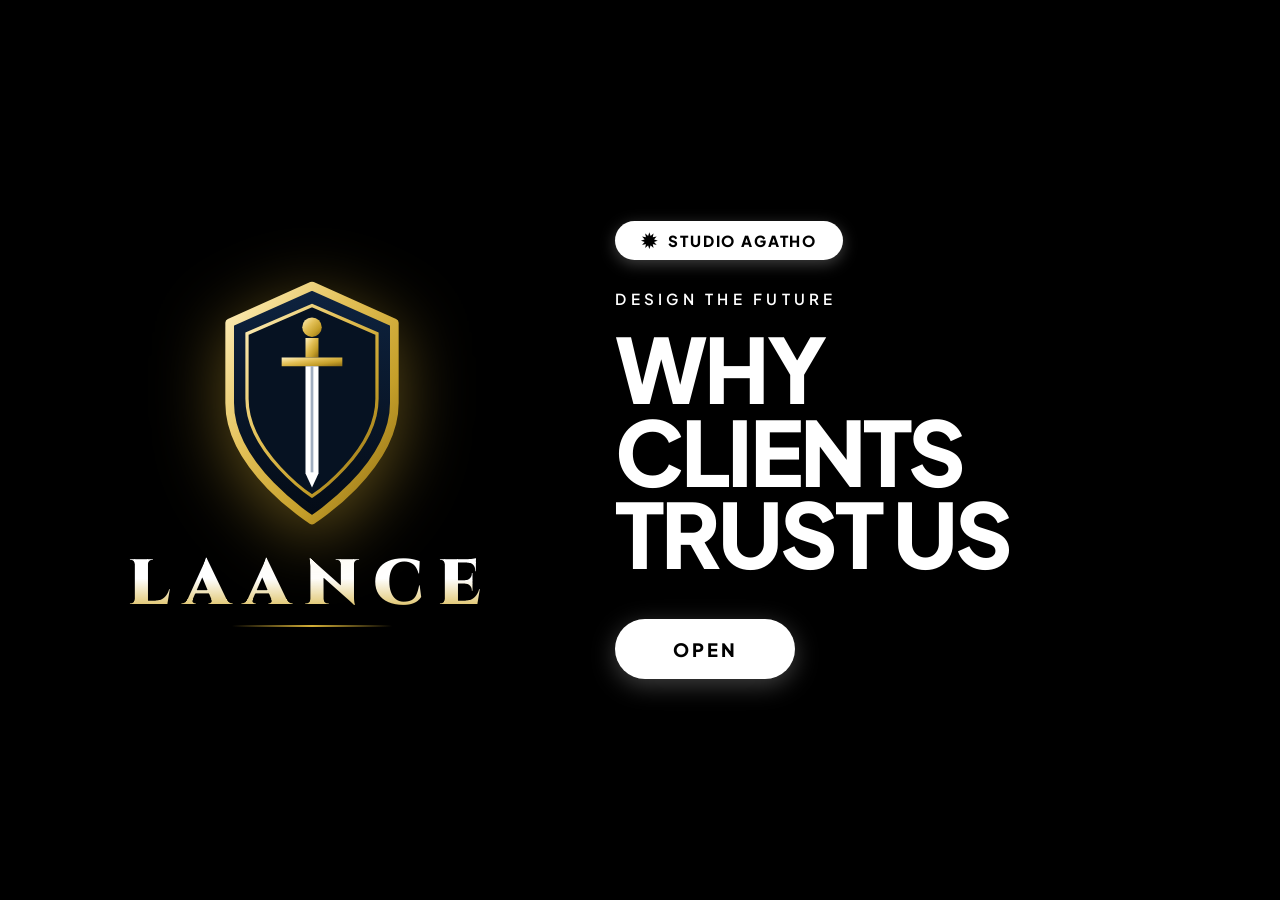
==== restaurant_ordering_system/index.html @ b2382600 "🚀 MYQO - Complete Restaurant Ordering System with Pusher Real-Time Integration - Restaurant ordering" ====
<!DOCTYPE html>
<html lang="en">
<head>
    <meta charset="UTF-8" />
    <meta name="viewport" content="width=device-width, initial-scale=1.0" />
    <title>LAANCE | Studio Agatho</title>
    <link rel="preconnect" href="https://fonts.googleapis.com">
    <link rel="preconnect" href="https://fonts.gstatic.com" crossorigin>
    <link href="https://fonts.googleapis.com/css2?family=Cinzel:wght@600;700;800;900&family=Plus+Jakarta+Sans:wght@500;600;700;800;900&display=swap" rel="stylesheet">
    <style>
        * {
            box-sizing: border-box;
            margin: 0;
            padding: 0;
        }

        html, body {
            background-color: #000000 !important;
            color: #ffffff !important;
            font-family: 'Plus Jakarta Sans', -apple-system, BlinkMacSystemFont, sans-serif;
            width: 100vw;
            height: 100vh;
            min-height: 100vh;
            overflow: hidden;
            display: flex;
            align-items: center;
            justify-content: center;
            -webkit-font-smoothing: antialiased;
        }

        .cover-screen-wrapper {
            max-width: 1200px;
            width: 100%;
            padding: 2rem 4rem;
            display: grid;
            grid-template-columns: 1fr 1.35fr;
            gap: 6rem;
            align-items: center;
        }

        /* Left Side: Shield + Sword + LAANCE */
        .brand-emblem-column {
            display: flex;
            flex-direction: column;
            align-items: center;
            justify-content: center;
            text-align: center;
        }

        .svg-crest {
            width: 230px;
            height: 260px;
            margin-bottom: 1.2rem;
            filter: drop-shadow(0 15px 35px rgba(212, 175, 55, 0.45));
        }

        .brand-name-title {
            font-family: 'Cinzel', serif;
            font-size: clamp(3.2rem, 5vw, 4.6rem);
            font-weight: 900;
            letter-spacing: 0.22em;
            color: #ffffff;
            background: linear-gradient(180deg, #ffffff 40%, #d4af37 100%);
            -webkit-background-clip: text;
            -webkit-text-fill-color: transparent;
            line-height: 1;
            margin-bottom: 0.5rem;
        }

        .whisker-gold-line {
            width: 160px;
            height: 2px;
            background: linear-gradient(90deg, transparent, #d4af37, transparent);
            margin: 0 auto;
        }

        /* Right Side: Studio Agatho & "Why Clients Trust Us" */
        .message-column {
            max-width: 600px;
        }

        .studio-pill {
            display: inline-flex;
            align-items: center;
            gap: 0.6rem;
            background: #ffffff !important;
            color: #000000 !important;
            padding: 0.45rem 1.6rem;
            border-radius: 9999px;
            font-size: 0.95rem;
            font-weight: 800;
            letter-spacing: 0.12em;
            margin-bottom: 1.8rem;
            box-shadow: 0 4px 15px rgba(255, 255, 255, 0.25);
        }

        .burst-symbol {
            font-size: 1.2rem;
            color: #000000;
        }

        .sub-tagline {
            font-size: 0.95rem;
            letter-spacing: 0.28em;
            text-transform: uppercase;
            color: #ffffff;
            font-weight: 600;
            margin-bottom: 1.2rem;
        }

        .giant-headline {
            font-size: clamp(3.6rem, 7vw, 6.2rem);
            font-weight: 900;
            line-height: 0.92;
            letter-spacing: -0.035em;
            color: #ffffff !important;
            text-transform: uppercase;
            margin-bottom: 2.8rem;
        }

        /* Clean White Pill Button "OPEN" */
        .btn-open-action {
            display: inline-flex;
            align-items: center;
            justify-content: center;
            background-color: #ffffff !important;
            color: #000000 !important;
            padding: 1.15rem 3.6rem;
            border-radius: 9999px;
            font-size: 1.15rem;
            font-weight: 800;
            letter-spacing: 0.16em;
            border: none;
            cursor: pointer;
            transition: all 0.3s cubic-bezier(0.16, 1, 0.3, 1);
            box-shadow: 0 6px 25px rgba(255, 255, 255, 0.25);
            text-decoration: none;
        }

        .btn-open-action:hover {
            background-color: #f0f0f5 !important;
            transform: translateY(-3px) scale(1.03);
            box-shadow: 0 10px 35px rgba(255, 255, 255, 0.45);
        }

        @media (max-width: 1024px) {
            .cover-screen-wrapper {
                grid-template-columns: 1fr;
                gap: 3rem;
                text-align: center;
            }
            .studio-pill {
                margin: 0 auto 1.5rem;
            }
            .giant-headline {
                font-size: 3.5rem;
            }
            .btn-open-action {
                margin: 0 auto;
            }
        }
    </style>
</head>
<body>

    <div class="cover-screen-wrapper">
        
        <!-- Left Side: LAANCE Gold Sword & Heraldic Shield -->
        <div class="brand-emblem-column">
            <svg viewBox="0 0 200 240" class="svg-crest">
                <defs>
                    <linearGradient id="goldSheen" x1="0%" y1="0%" x2="100%" y2="100%">
                        <stop offset="0%" stop-color="#fff0be" />
                        <stop offset="40%" stop-color="#e2bf55" />
                        <stop offset="70%" stop-color="#c59f2a" />
                        <stop offset="100%" stop-color="#8a6912" />
                    </linearGradient>
                    <linearGradient id="shieldNavy" x1="0%" y1="0%" x2="0%" y2="100%">
                        <stop offset="0%" stop-color="#0e2340" />
                        <stop offset="100%" stop-color="#040b15" />
                    </linearGradient>
                </defs>

                <!-- Outer Gold Shield Frame -->
                <path d="M100 12 L176 46 V120 C176 180 100 228 100 228 C100 228 24 180 24 120 V46 Z" 
                      fill="url(#shieldNavy)" stroke="url(#goldSheen)" stroke-width="8" stroke-linejoin="round"/>
                
                <!-- Inner Gold Contour Shield -->
                <path d="M100 30 L160 56 V116 C160 166 100 206 100 206 C100 206 40 166 40 116 V56 Z" 
                      fill="#061222" stroke="url(#goldSheen)" stroke-width="3"/>

                <!-- Sword Guard, Handle & Pommel -->
                <circle cx="100" cy="50" r="9" fill="url(#goldSheen)"/>
                <rect x="94" y="60" width="12" height="18" fill="url(#goldSheen)"/>
                <path d="M72 78 H128 V86 H72 Z" fill="url(#goldSheen)" rx="3"/>

                <!-- Sword Blade -->
                <path d="M94 86 H106 V185 L100 198 L94 185 Z" fill="#ffffff"/>
                <line x1="100" y1="86" x2="100" y2="184" stroke="#a0aec0" stroke-width="2.5"/>
            </svg>

            <h1 class="brand-name-title">LAANCE</h1>
            <div class="whisker-gold-line"></div>
        </div>

        <!-- Right Side: Studio Agatho & "Why Clients Trust Us" -->
        <div class="message-column">
            <div class="studio-pill">
                <span class="burst-symbol">✹</span>
                <span>STUDIO AGATHO</span>
            </div>

            <div class="sub-tagline">DESIGN THE FUTURE</div>

            <h2 class="giant-headline">
                WHY<br>
                CLIENTS<br>
                TRUST US
            </h2>

            <!-- Clicking OPEN navigates directly to the Second Page -->
            <a href="features.html" class="btn-open-action">
                OPEN
            </a>
        </div>

    </div>

</body>
</html>
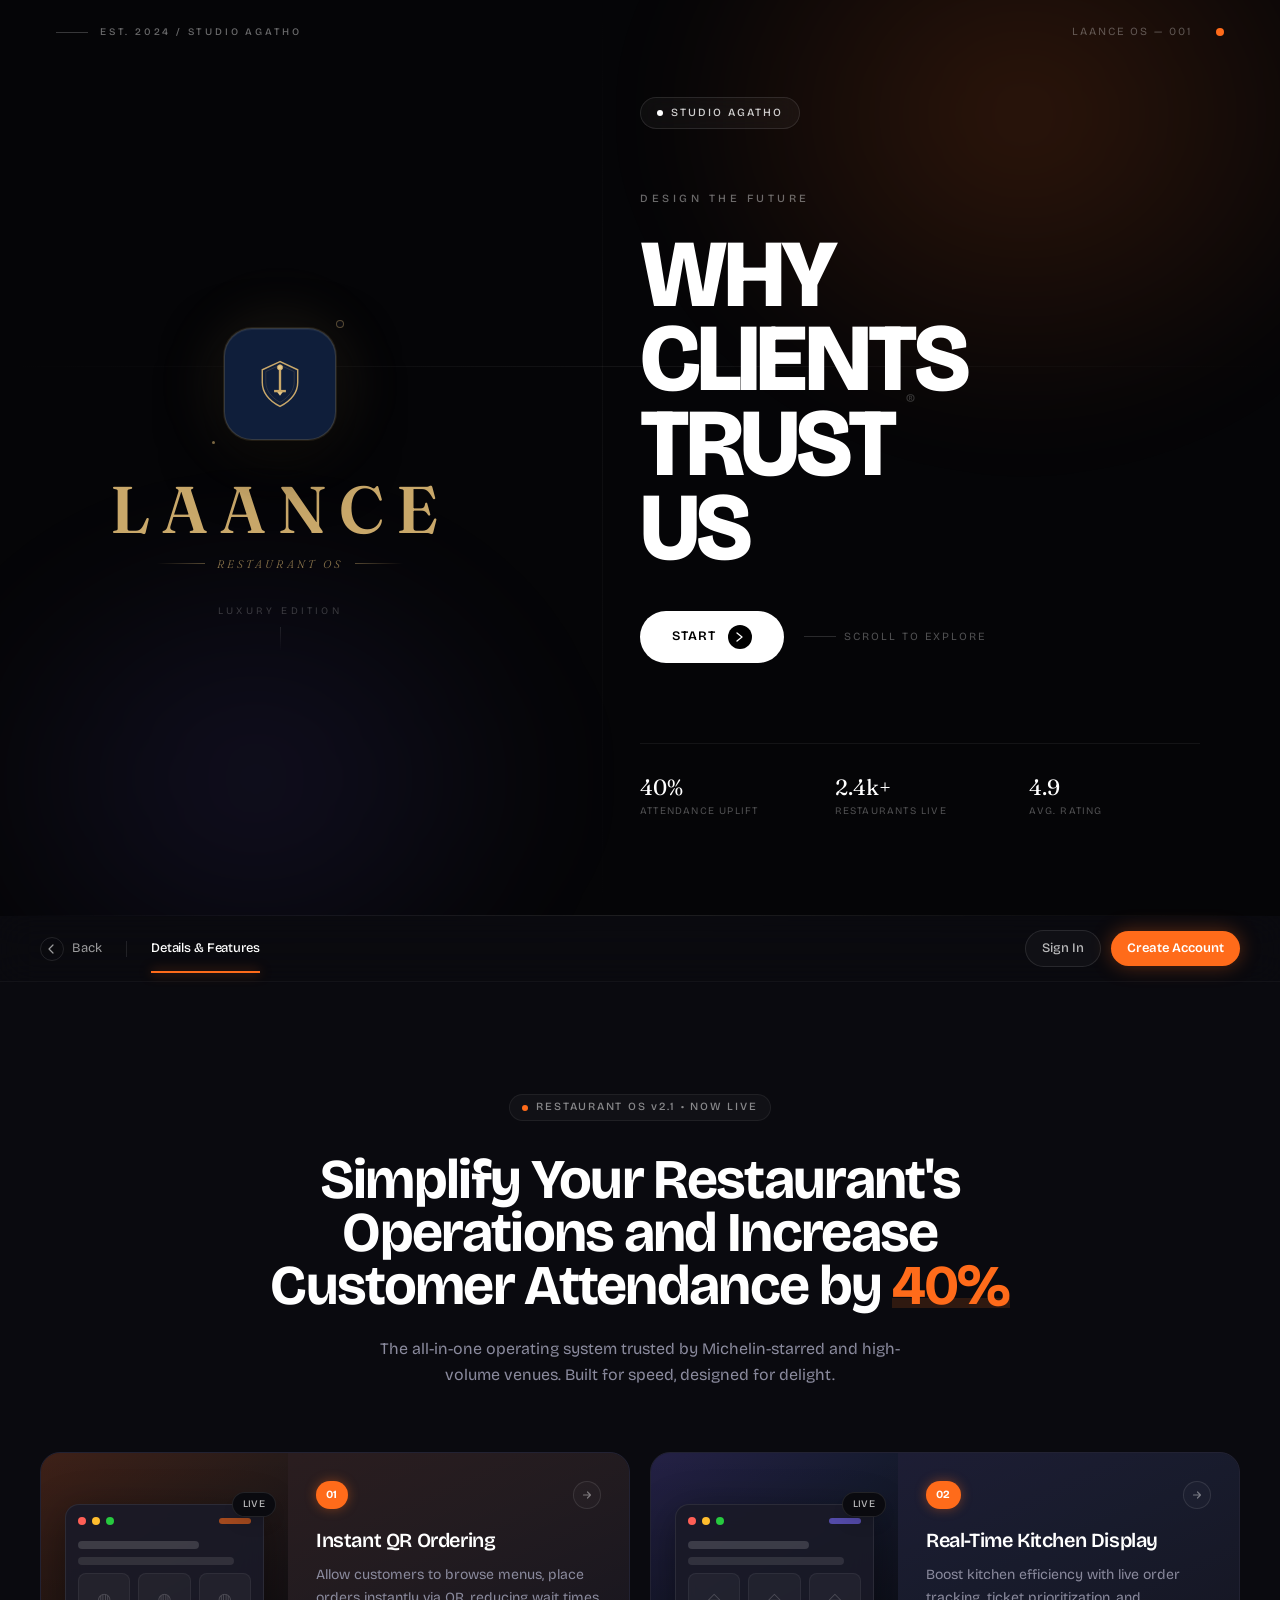
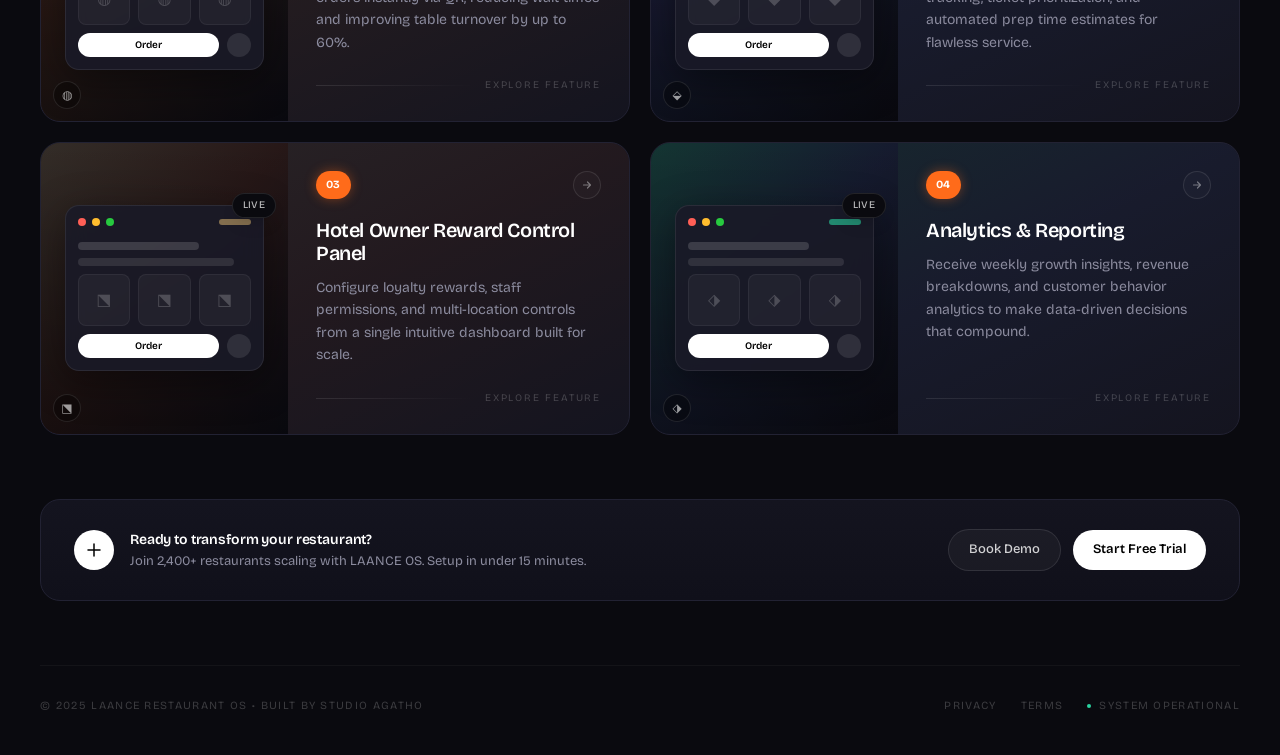
==== commit 05cd053e: "⚡ Connect live Render backend & updated portal branding" ====
--- a/restaurant_ordering_system/index.html
+++ b/restaurant_ordering_system/index.html
@@ -1,230 +1,2170 @@
 <!DOCTYPE html>
 <html lang="en">
 <head>
-    <meta charset="UTF-8" />
-    <meta name="viewport" content="width=device-width, initial-scale=1.0" />
-    <title>LAANCE | Studio Agatho</title>
-    <link rel="preconnect" href="https://fonts.googleapis.com">
-    <link rel="preconnect" href="https://fonts.gstatic.com" crossorigin>
-    <link href="https://fonts.googleapis.com/css2?family=Cinzel:wght@600;700;800;900&family=Plus+Jakarta+Sans:wght@500;600;700;800;900&display=swap" rel="stylesheet">
-    <style>
-        * {
-            box-sizing: border-box;
-            margin: 0;
-            padding: 0;
-        }
-
-        html, body {
-            background-color: #000000 !important;
-            color: #ffffff !important;
-            font-family: 'Plus Jakarta Sans', -apple-system, BlinkMacSystemFont, sans-serif;
-            width: 100vw;
-            height: 100vh;
-            min-height: 100vh;
-            overflow: hidden;
-            display: flex;
-            align-items: center;
-            justify-content: center;
-            -webkit-font-smoothing: antialiased;
-        }
-
-        .cover-screen-wrapper {
-            max-width: 1200px;
-            width: 100%;
-            padding: 2rem 4rem;
-            display: grid;
-            grid-template-columns: 1fr 1.35fr;
-            gap: 6rem;
-            align-items: center;
-        }
-
-        /* Left Side: Shield + Sword + LAANCE */
-        .brand-emblem-column {
-            display: flex;
-            flex-direction: column;
-            align-items: center;
-            justify-content: center;
-            text-align: center;
-        }
-
-        .svg-crest {
-            width: 230px;
-            height: 260px;
-            margin-bottom: 1.2rem;
-            filter: drop-shadow(0 15px 35px rgba(212, 175, 55, 0.45));
-        }
-
-        .brand-name-title {
-            font-family: 'Cinzel', serif;
-            font-size: clamp(3.2rem, 5vw, 4.6rem);
-            font-weight: 900;
-            letter-spacing: 0.22em;
-            color: #ffffff;
-            background: linear-gradient(180deg, #ffffff 40%, #d4af37 100%);
-            -webkit-background-clip: text;
-            -webkit-text-fill-color: transparent;
-            line-height: 1;
-            margin-bottom: 0.5rem;
-        }
-
-        .whisker-gold-line {
-            width: 160px;
-            height: 2px;
-            background: linear-gradient(90deg, transparent, #d4af37, transparent);
-            margin: 0 auto;
-        }
-
-        /* Right Side: Studio Agatho & "Why Clients Trust Us" */
-        .message-column {
-            max-width: 600px;
-        }
-
-        .studio-pill {
-            display: inline-flex;
-            align-items: center;
-            gap: 0.6rem;
-            background: #ffffff !important;
-            color: #000000 !important;
-            padding: 0.45rem 1.6rem;
-            border-radius: 9999px;
-            font-size: 0.95rem;
-            font-weight: 800;
-            letter-spacing: 0.12em;
-            margin-bottom: 1.8rem;
-            box-shadow: 0 4px 15px rgba(255, 255, 255, 0.25);
-        }
-
-        .burst-symbol {
-            font-size: 1.2rem;
-            color: #000000;
-        }
-
-        .sub-tagline {
-            font-size: 0.95rem;
-            letter-spacing: 0.28em;
-            text-transform: uppercase;
-            color: #ffffff;
-            font-weight: 600;
-            margin-bottom: 1.2rem;
-        }
-
-        .giant-headline {
-            font-size: clamp(3.6rem, 7vw, 6.2rem);
-            font-weight: 900;
-            line-height: 0.92;
-            letter-spacing: -0.035em;
-            color: #ffffff !important;
-            text-transform: uppercase;
-            margin-bottom: 2.8rem;
-        }
-
-        /* Clean White Pill Button "OPEN" */
-        .btn-open-action {
-            display: inline-flex;
-            align-items: center;
-            justify-content: center;
-            background-color: #ffffff !important;
-            color: #000000 !important;
-            padding: 1.15rem 3.6rem;
-            border-radius: 9999px;
-            font-size: 1.15rem;
-            font-weight: 800;
-            letter-spacing: 0.16em;
-            border: none;
-            cursor: pointer;
-            transition: all 0.3s cubic-bezier(0.16, 1, 0.3, 1);
-            box-shadow: 0 6px 25px rgba(255, 255, 255, 0.25);
-            text-decoration: none;
-        }
-
-        .btn-open-action:hover {
-            background-color: #f0f0f5 !important;
-            transform: translateY(-3px) scale(1.03);
-            box-shadow: 0 10px 35px rgba(255, 255, 255, 0.45);
-        }
-
-        @media (max-width: 1024px) {
-            .cover-screen-wrapper {
-                grid-template-columns: 1fr;
-                gap: 3rem;
-                text-align: center;
-            }
-            .studio-pill {
-                margin: 0 auto 1.5rem;
-            }
-            .giant-headline {
-                font-size: 3.5rem;
-            }
-            .btn-open-action {
-                margin: 0 auto;
-            }
-        }
-    </style>
+  <meta charset="UTF-8">
+  <meta name="viewport" content="width=device-width, initial-scale=1">
+  <title>LAANCE OS | Restaurant Operating System</title>
+  <style>@import url('https://fonts.googleapis.com/css2?family=Bricolage+Grotesque:opsz,wght@12..96,400;12..96,500;12..96,600;12..96,700;12..96,800&family=Fraunces:ital,opsz,wght@0,9..144,300;0,9..144,500;0,9..144,600;1,9..144,400&display=swap');
+
+*, ::before, ::after{
+  --tw-border-spacing-x: 0;
+  --tw-border-spacing-y: 0;
+  --tw-translate-x: 0;
+  --tw-translate-y: 0;
+  --tw-rotate: 0;
+  --tw-skew-x: 0;
+  --tw-skew-y: 0;
+  --tw-scale-x: 1;
+  --tw-scale-y: 1;
+  --tw-pan-x:  ;
+  --tw-pan-y:  ;
+  --tw-pinch-zoom:  ;
+  --tw-scroll-snap-strictness: proximity;
+  --tw-gradient-from-position:  ;
+  --tw-gradient-via-position:  ;
+  --tw-gradient-to-position:  ;
+  --tw-ordinal:  ;
+  --tw-slashed-zero:  ;
+  --tw-numeric-figure:  ;
+  --tw-numeric-spacing:  ;
+  --tw-numeric-fraction:  ;
+  --tw-ring-inset:  ;
+  --tw-ring-offset-width: 0px;
+  --tw-ring-offset-color: #fff;
+  --tw-ring-color: rgb(59 130 246 / 0.5);
+  --tw-ring-offset-shadow: 0 0 #0000;
+  --tw-ring-shadow: 0 0 #0000;
+  --tw-shadow: 0 0 #0000;
+  --tw-shadow-colored: 0 0 #0000;
+  --tw-blur:  ;
+  --tw-brightness:  ;
+  --tw-contrast:  ;
+  --tw-grayscale:  ;
+  --tw-hue-rotate:  ;
+  --tw-invert:  ;
+  --tw-saturate:  ;
+  --tw-sepia:  ;
+  --tw-drop-shadow:  ;
+  --tw-backdrop-blur:  ;
+  --tw-backdrop-brightness:  ;
+  --tw-backdrop-contrast:  ;
+  --tw-backdrop-grayscale:  ;
+  --tw-backdrop-hue-rotate:  ;
+  --tw-backdrop-invert:  ;
+  --tw-backdrop-opacity:  ;
+  --tw-backdrop-saturate:  ;
+  --tw-backdrop-sepia:  ;
+  --tw-contain-size:  ;
+  --tw-contain-layout:  ;
+  --tw-contain-paint:  ;
+  --tw-contain-style:  ;
+}
+
+::backdrop{
+  --tw-border-spacing-x: 0;
+  --tw-border-spacing-y: 0;
+  --tw-translate-x: 0;
+  --tw-translate-y: 0;
+  --tw-rotate: 0;
+  --tw-skew-x: 0;
+  --tw-skew-y: 0;
+  --tw-scale-x: 1;
+  --tw-scale-y: 1;
+  --tw-pan-x:  ;
+  --tw-pan-y:  ;
+  --tw-pinch-zoom:  ;
+  --tw-scroll-snap-strictness: proximity;
+  --tw-gradient-from-position:  ;
+  --tw-gradient-via-position:  ;
+  --tw-gradient-to-position:  ;
+  --tw-ordinal:  ;
+  --tw-slashed-zero:  ;
+  --tw-numeric-figure:  ;
+  --tw-numeric-spacing:  ;
+  --tw-numeric-fraction:  ;
+  --tw-ring-inset:  ;
+  --tw-ring-offset-width: 0px;
+  --tw-ring-offset-color: #fff;
+  --tw-ring-color: rgb(59 130 246 / 0.5);
+  --tw-ring-offset-shadow: 0 0 #0000;
+  --tw-ring-shadow: 0 0 #0000;
+  --tw-shadow: 0 0 #0000;
+  --tw-shadow-colored: 0 0 #0000;
+  --tw-blur:  ;
+  --tw-brightness:  ;
+  --tw-contrast:  ;
+  --tw-grayscale:  ;
+  --tw-hue-rotate:  ;
+  --tw-invert:  ;
+  --tw-saturate:  ;
+  --tw-sepia:  ;
+  --tw-drop-shadow:  ;
+  --tw-backdrop-blur:  ;
+  --tw-backdrop-brightness:  ;
+  --tw-backdrop-contrast:  ;
+  --tw-backdrop-grayscale:  ;
+  --tw-backdrop-hue-rotate:  ;
+  --tw-backdrop-invert:  ;
+  --tw-backdrop-opacity:  ;
+  --tw-backdrop-saturate:  ;
+  --tw-backdrop-sepia:  ;
+  --tw-contain-size:  ;
+  --tw-contain-layout:  ;
+  --tw-contain-paint:  ;
+  --tw-contain-style:  ;
+}
+
+/*
+! tailwindcss v3.4.18 | MIT License | https://tailwindcss.com
+*/
+
+/*
+1. Prevent padding and border from affecting element width. (https://github.com/mozdevs/cssremedy/issues/4)
+2. Allow adding a border to an element by just adding a border-width. (https://github.com/tailwindcss/tailwindcss/pull/116)
+*/
+
+*,
+::before,
+::after {
+  box-sizing: border-box;
+  /* 1 */
+  border-width: 0;
+  /* 2 */
+  border-style: solid;
+  /* 2 */
+  border-color: #e5e7eb;
+  /* 2 */
+}
+
+::before,
+::after {
+  --tw-content: '';
+}
+
+/*
+1. Use a consistent sensible line-height in all browsers.
+2. Prevent adjustments of font size after orientation changes in iOS.
+3. Use a more readable tab size.
+4. Use the user's configured `sans` font-family by default.
+5. Use the user's configured `sans` font-feature-settings by default.
+6. Use the user's configured `sans` font-variation-settings by default.
+7. Disable tap highlights on iOS
+*/
+
+html,
+:host {
+  line-height: 1.5;
+  /* 1 */
+  -webkit-text-size-adjust: 100%;
+  /* 2 */
+  -moz-tab-size: 4;
+  /* 3 */
+  -o-tab-size: 4;
+     tab-size: 4;
+  /* 3 */
+  font-family: ui-sans-serif, system-ui, sans-serif, "Apple Color Emoji", "Segoe UI Emoji", "Segoe UI Symbol", "Noto Color Emoji";
+  /* 4 */
+  font-feature-settings: normal;
+  /* 5 */
+  font-variation-settings: normal;
+  /* 6 */
+  -webkit-tap-highlight-color: transparent;
+  /* 7 */
+}
+
+/*
+1. Remove the margin in all browsers.
+2. Inherit line-height from `html` so users can set them as a class directly on the `html` element.
+*/
+
+body {
+  margin: 0;
+  /* 1 */
+  line-height: inherit;
+  /* 2 */
+}
+
+/*
+1. Add the correct height in Firefox.
+2. Correct the inheritance of border color in Firefox. (https://bugzilla.mozilla.org/show_bug.cgi?id=190655)
+3. Ensure horizontal rules are visible by default.
+*/
+
+hr {
+  height: 0;
+  /* 1 */
+  color: inherit;
+  /* 2 */
+  border-top-width: 1px;
+  /* 3 */
+}
+
+/*
+Add the correct text decoration in Chrome, Edge, and Safari.
+*/
+
+abbr:where([title]) {
+  -webkit-text-decoration: underline dotted;
+          text-decoration: underline dotted;
+}
+
+/*
+Remove the default font size and weight for headings.
+*/
+
+h1,
+h2,
+h3,
+h4,
+h5,
+h6 {
+  font-size: inherit;
+  font-weight: inherit;
+}
+
+/*
+Reset links to optimize for opt-in styling instead of opt-out.
+*/
+
+a {
+  color: inherit;
+  text-decoration: inherit;
+}
+
+/*
+Add the correct font weight in Edge and Safari.
+*/
+
+b,
+strong {
+  font-weight: bolder;
+}
+
+/*
+1. Use the user's configured `mono` font-family by default.
+2. Use the user's configured `mono` font-feature-settings by default.
+3. Use the user's configured `mono` font-variation-settings by default.
+4. Correct the odd `em` font sizing in all browsers.
+*/
+
+code,
+kbd,
+samp,
+pre {
+  font-family: ui-monospace, SFMono-Regular, Menlo, Monaco, Consolas, "Liberation Mono", "Courier New", monospace;
+  /* 1 */
+  font-feature-settings: normal;
+  /* 2 */
+  font-variation-settings: normal;
+  /* 3 */
+  font-size: 1em;
+  /* 4 */
+}
+
+/*
+Add the correct font size in all browsers.
+*/
+
+small {
+  font-size: 80%;
+}
+
+/*
+Prevent `sub` and `sup` elements from affecting the line height in all browsers.
+*/
+
+sub,
+sup {
+  font-size: 75%;
+  line-height: 0;
+  position: relative;
+  vertical-align: baseline;
+}
+
+sub {
+  bottom: -0.25em;
+}
+
+sup {
+  top: -0.5em;
+}
+
+/*
+1. Remove text indentation from table contents in Chrome and Safari. (https://bugs.chromium.org/p/chromium/issues/detail?id=999088, https://bugs.webkit.org/show_bug.cgi?id=201297)
+2. Correct table border color inheritance in all Chrome and Safari. (https://bugs.chromium.org/p/chromium/issues/detail?id=935729, https://bugs.webkit.org/show_bug.cgi?id=195016)
+3. Remove gaps between table borders by default.
+*/
+
+table {
+  text-indent: 0;
+  /* 1 */
+  border-color: inherit;
+  /* 2 */
+  border-collapse: collapse;
+  /* 3 */
+}
+
+/*
+1. Change the font styles in all browsers.
+2. Remove the margin in Firefox and Safari.
+3. Remove default padding in all browsers.
+*/
+
+button,
+input,
+optgroup,
+select,
+textarea {
+  font-family: inherit;
+  /* 1 */
+  font-feature-settings: inherit;
+  /* 1 */
+  font-variation-settings: inherit;
+  /* 1 */
+  font-size: 100%;
+  /* 1 */
+  font-weight: inherit;
+  /* 1 */
+  line-height: inherit;
+  /* 1 */
+  letter-spacing: inherit;
+  /* 1 */
+  color: inherit;
+  /* 1 */
+  margin: 0;
+  /* 2 */
+  padding: 0;
+  /* 3 */
+}
+
+/*
+Remove the inheritance of text transform in Edge and Firefox.
+*/
+
+button,
+select {
+  text-transform: none;
+}
+
+/*
+1. Correct the inability to style clickable types in iOS and Safari.
+2. Remove default button styles.
+*/
+
+button,
+input:where([type='button']),
+input:where([type='reset']),
+input:where([type='submit']) {
+  -webkit-appearance: button;
+  /* 1 */
+  background-color: transparent;
+  /* 2 */
+  background-image: none;
+  /* 2 */
+}
+
+/*
+Use the modern Firefox focus style for all focusable elements.
+*/
+
+:-moz-focusring {
+  outline: auto;
+}
+
+/*
+Remove the additional `:invalid` styles in Firefox. (https://github.com/mozilla/gecko-dev/blob/2f9eacd9d3d995c937b4251a5557d95d494c9be1/layout/style/res/forms.css#L728-L737)
+*/
+
+:-moz-ui-invalid {
+  box-shadow: none;
+}
+
+/*
+Add the correct vertical alignment in Chrome and Firefox.
+*/
+
+progress {
+  vertical-align: baseline;
+}
+
+/*
+Correct the cursor style of increment and decrement buttons in Safari.
+*/
+
+::-webkit-inner-spin-button,
+::-webkit-outer-spin-button {
+  height: auto;
+}
+
+/*
+1. Correct the odd appearance in Chrome and Safari.
+2. Correct the outline style in Safari.
+*/
+
+[type='search'] {
+  -webkit-appearance: textfield;
+  /* 1 */
+  outline-offset: -2px;
+  /* 2 */
+}
+
+/*
+Remove the inner padding in Chrome and Safari on macOS.
+*/
+
+::-webkit-search-decoration {
+  -webkit-appearance: none;
+}
+
+/*
+1. Correct the inability to style clickable types in iOS and Safari.
+2. Change font properties to `inherit` in Safari.
+*/
+
+::-webkit-file-upload-button {
+  -webkit-appearance: button;
+  /* 1 */
+  font: inherit;
+  /* 2 */
+}
+
+/*
+Add the correct display in Chrome and Safari.
+*/
+
+summary {
+  display: list-item;
+}
+
+/*
+Removes the default spacing and border for appropriate elements.
+*/
+
+blockquote,
+dl,
+dd,
+h1,
+h2,
+h3,
+h4,
+h5,
+h6,
+hr,
+figure,
+p,
+pre {
+  margin: 0;
+}
+
+fieldset {
+  margin: 0;
+  padding: 0;
+}
+
+legend {
+  padding: 0;
+}
+
+ol,
+ul,
+menu {
+  list-style: none;
+  margin: 0;
+  padding: 0;
+}
+
+/*
+Reset default styling for dialogs.
+*/
+
+dialog {
+  padding: 0;
+}
+
+/*
+Prevent resizing textareas horizontally by default.
+*/
+
+textarea {
+  resize: vertical;
+}
+
+/*
+1. Reset the default placeholder opacity in Firefox. (https://github.com/tailwindlabs/tailwindcss/issues/3300)
+2. Set the default placeholder color to the user's configured gray 400 color.
+*/
+
+input::-moz-placeholder, textarea::-moz-placeholder {
+  opacity: 1;
+  /* 1 */
+  color: #9ca3af;
+  /* 2 */
+}
+
+input::placeholder,
+textarea::placeholder {
+  opacity: 1;
+  /* 1 */
+  color: #9ca3af;
+  /* 2 */
+}
+
+/*
+Set the default cursor for buttons.
+*/
+
+button,
+[role="button"] {
+  cursor: pointer;
+}
+
+/*
+Make sure disabled buttons don't get the pointer cursor.
+*/
+
+:disabled {
+  cursor: default;
+}
+
+/*
+1. Make replaced elements `display: block` by default. (https://github.com/mozdevs/cssremedy/issues/14)
+2. Add `vertical-align: middle` to align replaced elements more sensibly by default. (https://github.com/jensimmons/cssremedy/issues/14#issuecomment-634934210)
+   This can trigger a poorly considered lint error in some tools but is included by design.
+*/
+
+img,
+svg,
+video,
+canvas,
+audio,
+iframe,
+embed,
+object {
+  display: block;
+  /* 1 */
+  vertical-align: middle;
+  /* 2 */
+}
+
+/*
+Constrain images and videos to the parent width and preserve their intrinsic aspect ratio. (https://github.com/mozdevs/cssremedy/issues/14)
+*/
+
+img,
+video {
+  max-width: 100%;
+  height: auto;
+}
+
+/* Make elements with the HTML hidden attribute stay hidden by default */
+
+[hidden]:where(:not([hidden="until-found"])) {
+  display: none;
+}
+
+.pointer-events-none{
+  pointer-events: none;
+}
+
+.fixed{
+  position: fixed;
+}
+
+.absolute{
+  position: absolute;
+}
+
+.relative{
+  position: relative;
+}
+
+.sticky{
+  position: sticky;
+}
+
+.-inset-10{
+  inset: -2.5rem;
+}
+
+.-inset-3{
+  inset: -0.75rem;
+}
+
+.inset-0{
+  inset: 0px;
+}
+
+.-bottom-1{
+  bottom: -0.25rem;
+}
+
+.-bottom-\[15px\]{
+  bottom: -15px;
+}
+
+.-bottom-\[20\%\]{
+  bottom: -20%;
+}
+
+.-left-3{
+  left: -0.75rem;
+}
+
+.-left-\[10\%\]{
+  left: -10%;
+}
+
+.-right-2{
+  right: -0.5rem;
+}
+
+.-right-3{
+  right: -0.75rem;
+}
+
+.-right-6{
+  right: -1.5rem;
+}
+
+.-right-\[15\%\]{
+  right: -15%;
+}
+
+.-top-2{
+  top: -0.5rem;
+}
+
+.-top-3{
+  top: -0.75rem;
+}
+
+.-top-\[30\%\]{
+  top: -30%;
+}
+
+.bottom-1{
+  bottom: 0.25rem;
+}
+
+.bottom-3{
+  bottom: 0.75rem;
+}
+
+.left-0{
+  left: 0px;
+}
+
+.left-1\/2{
+  left: 50%;
+}
+
+.left-3{
+  left: 0.75rem;
+}
+
+.left-\[47\%\]{
+  left: 47%;
+}
+
+.top-0{
+  top: 0px;
+}
+
+.top-\[40\%\]{
+  top: 40%;
+}
+
+.isolation-auto{
+  isolation: auto;
+}
+
+.-z-0{
+  z-index: 0;
+}
+
+.-z-10{
+  z-index: -10;
+}
+
+.z-0{
+  z-index: 0;
+}
+
+.z-10{
+  z-index: 10;
+}
+
+.z-20{
+  z-index: 20;
+}
+
+.mx-auto{
+  margin-left: auto;
+  margin-right: auto;
+}
+
+.mt-0\.5{
+  margin-top: 0.125rem;
+}
+
+.mt-1\.5{
+  margin-top: 0.375rem;
+}
+
+.mt-10{
+  margin-top: 2.5rem;
+}
+
+.mt-12{
+  margin-top: 3rem;
+}
+
+.mt-16{
+  margin-top: 4rem;
+}
+
+.mt-3{
+  margin-top: 0.75rem;
+}
+
+.mt-4{
+  margin-top: 1rem;
+}
+
+.mt-5{
+  margin-top: 1.25rem;
+}
+
+.mt-6{
+  margin-top: 1.5rem;
+}
+
+.mt-8{
+  margin-top: 2rem;
+}
+
+.inline-block{
+  display: inline-block;
+}
+
+.flex{
+  display: flex;
+}
+
+.inline-flex{
+  display: inline-flex;
+}
+
+.table{
+  display: table;
+}
+
+.grid{
+  display: grid;
+}
+
+.hidden{
+  display: none;
+}
+
+.aspect-square{
+  aspect-ratio: 1 / 1;
+}
+
+.h-1{
+  height: 0.25rem;
+}
+
+.h-1\.5{
+  height: 0.375rem;
+}
+
+.h-10{
+  height: 2.5rem;
+}
+
+.h-2{
+  height: 0.5rem;
+}
+
+.h-4{
+  height: 1rem;
+}
+
+.h-6{
+  height: 1.5rem;
+}
+
+.h-7{
+  height: 1.75rem;
+}
+
+.h-\[10px\]{
+  height: 10px;
+}
+
+.h-\[1px\]{
+  height: 1px;
+}
+
+.h-\[2px\]{
+  height: 2px;
+}
+
+.h-\[3px\]{
+  height: 3px;
+}
+
+.h-\[70\%\]{
+  height: 70%;
+}
+
+.h-\[85\%\]{
+  height: 85%;
+}
+
+.h-\[92px\]{
+  height: 92px;
+}
+
+.h-full{
+  height: 100%;
+}
+
+.h-px{
+  height: 1px;
+}
+
+.min-h-\[100vh\]{
+  min-height: 100vh;
+}
+
+.min-h-\[200px\]{
+  min-height: 200px;
+}
+
+.min-h-screen{
+  min-height: 100vh;
+}
+
+.w-1{
+  width: 0.25rem;
+}
+
+.w-1\.5{
+  width: 0.375rem;
+}
+
+.w-10{
+  width: 2.5rem;
+}
+
+.w-12{
+  width: 3rem;
+}
+
+.w-2{
+  width: 0.5rem;
+}
+
+.w-6{
+  width: 1.5rem;
+}
+
+.w-7{
+  width: 1.75rem;
+}
+
+.w-8{
+  width: 2rem;
+}
+
+.w-\[1px\]{
+  width: 1px;
+}
+
+.w-\[3px\]{
+  width: 3px;
+}
+
+.w-\[60\%\]{
+  width: 60%;
+}
+
+.w-\[70\%\]{
+  width: 70%;
+}
+
+.w-\[90\%\]{
+  width: 90%;
+}
+
+.w-\[92px\]{
+  width: 92px;
+}
+
+.w-full{
+  width: 100%;
+}
+
+.w-px{
+  width: 1px;
+}
+
+.min-w-7{
+  min-width: 1.75rem;
+}
+
+.max-w-\[1280px\]{
+  max-width: 1280px;
+}
+
+.max-w-\[200px\]{
+  max-width: 200px;
+}
+
+.max-w-\[560px\]{
+  max-width: 560px;
+}
+
+.max-w-\[7\.2ch\]{
+  max-width: 7.2ch;
+}
+
+.max-w-\[880px\]{
+  max-width: 880px;
+}
+
+.flex-1{
+  flex: 1 1 0%;
+}
+
+.\!translate-y-0{
+  --tw-translate-y: 0px !important;
+  transform: translate(var(--tw-translate-x), var(--tw-translate-y)) rotate(var(--tw-rotate)) skewX(var(--tw-skew-x)) skewY(var(--tw-skew-y)) scaleX(var(--tw-scale-x)) scaleY(var(--tw-scale-y)) !important;
+}
+
+.-translate-x-1\/2{
+  --tw-translate-x: -50%;
+  transform: translate(var(--tw-translate-x), var(--tw-translate-y)) rotate(var(--tw-rotate)) skewX(var(--tw-skew-x)) skewY(var(--tw-skew-y)) scaleX(var(--tw-scale-x)) scaleY(var(--tw-scale-y));
+}
+
+.translate-y-4{
+  --tw-translate-y: 1rem;
+  transform: translate(var(--tw-translate-x), var(--tw-translate-y)) rotate(var(--tw-rotate)) skewX(var(--tw-skew-x)) skewY(var(--tw-skew-y)) scaleX(var(--tw-scale-x)) scaleY(var(--tw-scale-y));
+}
+
+.translate-y-6{
+  --tw-translate-y: 1.5rem;
+  transform: translate(var(--tw-translate-x), var(--tw-translate-y)) rotate(var(--tw-rotate)) skewX(var(--tw-skew-x)) skewY(var(--tw-skew-y)) scaleX(var(--tw-scale-x)) scaleY(var(--tw-scale-y));
+}
+
+.transform{
+  transform: translate(var(--tw-translate-x), var(--tw-translate-y)) rotate(var(--tw-rotate)) skewX(var(--tw-skew-x)) skewY(var(--tw-skew-y)) scaleX(var(--tw-scale-x)) scaleY(var(--tw-scale-y));
+}
+
+@keyframes pulse{
+  50%{
+    opacity: .5;
+  }
+}
+
+.animate-pulse{
+  animation: pulse 2s cubic-bezier(0.4, 0, 0.6, 1) infinite;
+}
+
+.grid-cols-1{
+  grid-template-columns: repeat(1, minmax(0, 1fr));
+}
+
+.grid-cols-3{
+  grid-template-columns: repeat(3, minmax(0, 1fr));
+}
+
+.flex-col{
+  flex-direction: column;
+}
+
+.items-start{
+  align-items: flex-start;
+}
+
+.items-center{
+  align-items: center;
+}
+
+.justify-center{
+  justify-content: center;
+}
+
+.justify-between{
+  justify-content: space-between;
+}
+
+.gap-1\.5{
+  gap: 0.375rem;
+}
+
+.gap-2{
+  gap: 0.5rem;
+}
+
+.gap-2\.5{
+  gap: 0.625rem;
+}
+
+.gap-3{
+  gap: 0.75rem;
+}
+
+.gap-4{
+  gap: 1rem;
+}
+
+.gap-5{
+  gap: 1.25rem;
+}
+
+.gap-6{
+  gap: 1.5rem;
+}
+
+.space-y-2 > :not([hidden]) ~ :not([hidden]){
+  --tw-space-y-reverse: 0;
+  margin-top: calc(0.5rem * calc(1 - var(--tw-space-y-reverse)));
+  margin-bottom: calc(0.5rem * var(--tw-space-y-reverse));
+}
+
+.overflow-hidden{
+  overflow: hidden;
+}
+
+.overflow-x-clip{
+  overflow-x: clip;
+}
+
+.rounded-\[14px\]{
+  border-radius: 14px;
+}
+
+.rounded-\[19px\]{
+  border-radius: 19px;
+}
+
+.rounded-\[20px\]{
+  border-radius: 20px;
+}
+
+.rounded-\[28px\]{
+  border-radius: 28px;
+}
+
+.rounded-\[8px\]{
+  border-radius: 8px;
+}
+
+.rounded-full{
+  border-radius: 9999px;
+}
+
+.border{
+  border-width: 1px;
+}
+
+.border-b{
+  border-bottom-width: 1px;
+}
+
+.border-t{
+  border-top-width: 1px;
+}
+
+.border-\[\#222233\]{
+  --tw-border-opacity: 1;
+  border-color: rgb(34 34 51 / var(--tw-border-opacity, 1));
+}
+
+.border-\[\#c9a86a\]\/20{
+  border-color: rgb(201 168 106 / 0.2);
+}
+
+.border-\[\#c9a86a\]\/40{
+  border-color: rgb(201 168 106 / 0.4);
+}
+
+.border-white\/10{
+  border-color: rgb(255 255 255 / 0.1);
+}
+
+.border-white\/\[0\.04\]{
+  border-color: rgb(255 255 255 / 0.04);
+}
+
+.border-white\/\[0\.06\]{
+  border-color: rgb(255 255 255 / 0.06);
+}
+
+.border-white\/\[0\.08\]{
+  border-color: rgb(255 255 255 / 0.08);
+}
+
+.bg-\[\#050507\]{
+  --tw-bg-opacity: 1;
+  background-color: rgb(5 5 7 / var(--tw-bg-opacity, 1));
+}
+
+.bg-\[\#0a0a0f\]{
+  --tw-bg-opacity: 1;
+  background-color: rgb(10 10 15 / var(--tw-bg-opacity, 1));
+}
+
+.bg-\[\#0a0a0f\]\/40{
+  background-color: rgb(10 10 15 / 0.4);
+}
+
+.bg-\[\#0a0a0f\]\/80{
+  background-color: rgb(10 10 15 / 0.8);
+}
+
+.bg-\[\#0e0e17\]{
+  --tw-bg-opacity: 1;
+  background-color: rgb(14 14 23 / var(--tw-bg-opacity, 1));
+}
+
+.bg-\[\#0f1e3a\]{
+  --tw-bg-opacity: 1;
+  background-color: rgb(15 30 58 / var(--tw-bg-opacity, 1));
+}
+
+.bg-\[\#14141f\]{
+  --tw-bg-opacity: 1;
+  background-color: rgb(20 20 31 / var(--tw-bg-opacity, 1));
+}
+
+.bg-\[\#1a1a27\]\/90{
+  background-color: rgb(26 26 39 / 0.9);
+}
+
+.bg-\[\#27c93f\]{
+  --tw-bg-opacity: 1;
+  background-color: rgb(39 201 63 / var(--tw-bg-opacity, 1));
+}
+
+.bg-\[\#2ad4a0\]{
+  --tw-bg-opacity: 1;
+  background-color: rgb(42 212 160 / var(--tw-bg-opacity, 1));
+}
+
+.bg-\[\#7c6cff\]{
+  --tw-bg-opacity: 1;
+  background-color: rgb(124 108 255 / var(--tw-bg-opacity, 1));
+}
+
+.bg-\[\#c9a86a\]{
+  --tw-bg-opacity: 1;
+  background-color: rgb(201 168 106 / var(--tw-bg-opacity, 1));
+}
+
+.bg-\[\#c9a86a\]\/60{
+  background-color: rgb(201 168 106 / 0.6);
+}
+
+.bg-\[\#ff5f56\]{
+  --tw-bg-opacity: 1;
+  background-color: rgb(255 95 86 / var(--tw-bg-opacity, 1));
+}
+
+.bg-\[\#ff6b1a\]{
+  --tw-bg-opacity: 1;
+  background-color: rgb(255 107 26 / var(--tw-bg-opacity, 1));
+}
+
+.bg-\[\#ff6b1a\]\/15{
+  background-color: rgb(255 107 26 / 0.15);
+}
+
+.bg-\[\#ffbd2e\]{
+  --tw-bg-opacity: 1;
+  background-color: rgb(255 189 46 / var(--tw-bg-opacity, 1));
+}
+
+.bg-\[radial-gradient\(800px_circle_at_0\%_0\%\2c _rgba\(255\2c 107\2c 26\2c 0\.10\)\2c _transparent_60\%\)\2c \#14141f\]{
+  background-color: radial-gradient(800px circle at 0% 0%, rgba(255,107,26,0.10), transparent 60%),#14141f;
+}
+
+.bg-black{
+  --tw-bg-opacity: 1;
+  background-color: rgb(0 0 0 / var(--tw-bg-opacity, 1));
+}
+
+.bg-black\/30{
+  background-color: rgb(0 0 0 / 0.3);
+}
+
+.bg-white{
+  --tw-bg-opacity: 1;
+  background-color: rgb(255 255 255 / var(--tw-bg-opacity, 1));
+}
+
+.bg-white\/10{
+  background-color: rgb(255 255 255 / 0.1);
+}
+
+.bg-white\/15{
+  background-color: rgb(255 255 255 / 0.15);
+}
+
+.bg-white\/20{
+  background-color: rgb(255 255 255 / 0.2);
+}
+
+.bg-white\/\[0\.02\]{
+  background-color: rgb(255 255 255 / 0.02);
+}
+
+.bg-white\/\[0\.03\]{
+  background-color: rgb(255 255 255 / 0.03);
+}
+
+.bg-white\/\[0\.04\]{
+  background-color: rgb(255 255 255 / 0.04);
+}
+
+.bg-\[linear-gradient\(180deg\2c _\#14141f_0\%\2c _\#10101a_100\%\)\]{
+  background-image: linear-gradient(180deg, #14141f 0%, #10101a 100%);
+}
+
+.bg-\[linear-gradient\(transparent_0\%\2c rgba\(0\2c 0\2c 0\2c 0\.4\)_100\%\)\]{
+  background-image: linear-gradient(transparent 0%,rgba(0,0,0,0.4) 100%);
+}
+
+.bg-\[radial-gradient\(circle\2c _rgba\(201\2c 168\2c 106\2c 0\.18\)\2c _transparent_70\%\)\]{
+  background-image: radial-gradient(circle, rgba(201,168,106,0.18), transparent 70%);
+}
+
+.bg-\[radial-gradient\(ellipse_at_center\2c _rgba\(124\2c 108\2c 255\2c 0\.10\)\2c _transparent_60\%\)\]{
+  background-image: radial-gradient(ellipse at center, rgba(124,108,255,0.10), transparent 60%);
+}
+
+.bg-\[radial-gradient\(ellipse_at_center\2c _rgba\(255\2c 107\2c 26\2c 0\.16\)\2c _transparent_60\%\)\]{
+  background-image: radial-gradient(ellipse at center, rgba(255,107,26,0.16), transparent 60%);
+}
+
+.bg-gradient-to-b{
+  background-image: linear-gradient(to bottom, var(--tw-gradient-stops));
+}
+
+.bg-gradient-to-br{
+  background-image: linear-gradient(to bottom right, var(--tw-gradient-stops));
+}
+
+.bg-gradient-to-l{
+  background-image: linear-gradient(to left, var(--tw-gradient-stops));
+}
+
+.bg-gradient-to-r{
+  background-image: linear-gradient(to right, var(--tw-gradient-stops));
+}
+
+.from-\[\#2ad4a0\]\/20{
+  --tw-gradient-from: rgb(42 212 160 / 0.2) var(--tw-gradient-from-position);
+  --tw-gradient-to: rgb(42 212 160 / 0) var(--tw-gradient-to-position);
+  --tw-gradient-stops: var(--tw-gradient-from), var(--tw-gradient-to);
+}
+
+.from-\[\#7c6cff\]\/20{
+  --tw-gradient-from: rgb(124 108 255 / 0.2) var(--tw-gradient-from-position);
+  --tw-gradient-to: rgb(124 108 255 / 0) var(--tw-gradient-to-position);
+  --tw-gradient-stops: var(--tw-gradient-from), var(--tw-gradient-to);
+}
+
+.from-\[\#c9a86a\]\/20{
+  --tw-gradient-from: rgb(201 168 106 / 0.2) var(--tw-gradient-from-position);
+  --tw-gradient-to: rgb(201 168 106 / 0) var(--tw-gradient-to-position);
+  --tw-gradient-stops: var(--tw-gradient-from), var(--tw-gradient-to);
+}
+
+.from-\[\#ff6b1a\]\/20{
+  --tw-gradient-from: rgb(255 107 26 / 0.2) var(--tw-gradient-from-position);
+  --tw-gradient-to: rgb(255 107 26 / 0) var(--tw-gradient-to-position);
+  --tw-gradient-stops: var(--tw-gradient-from), var(--tw-gradient-to);
+}
+
+.from-transparent{
+  --tw-gradient-from: transparent var(--tw-gradient-from-position);
+  --tw-gradient-to: rgb(0 0 0 / 0) var(--tw-gradient-to-position);
+  --tw-gradient-stops: var(--tw-gradient-from), var(--tw-gradient-to);
+}
+
+.from-white\/10{
+  --tw-gradient-from: rgb(255 255 255 / 0.1) var(--tw-gradient-from-position);
+  --tw-gradient-to: rgb(255 255 255 / 0) var(--tw-gradient-to-position);
+  --tw-gradient-stops: var(--tw-gradient-from), var(--tw-gradient-to);
+}
+
+.via-\[\#5a8bff\]\/10{
+  --tw-gradient-to: rgb(90 139 255 / 0)  var(--tw-gradient-to-position);
+  --tw-gradient-stops: var(--tw-gradient-from), rgb(90 139 255 / 0.1) var(--tw-gradient-via-position), var(--tw-gradient-to);
+}
+
+.via-\[\#ff6b1a\]\/10{
+  --tw-gradient-to: rgb(255 107 26 / 0)  var(--tw-gradient-to-position);
+  --tw-gradient-stops: var(--tw-gradient-from), rgb(255 107 26 / 0.1) var(--tw-gradient-via-position), var(--tw-gradient-to);
+}
+
+.via-\[\#ff8a2a\]\/10{
+  --tw-gradient-to: rgb(255 138 42 / 0)  var(--tw-gradient-to-position);
+  --tw-gradient-stops: var(--tw-gradient-from), rgb(255 138 42 / 0.1) var(--tw-gradient-via-position), var(--tw-gradient-to);
+}
+
+.via-white\/10{
+  --tw-gradient-to: rgb(255 255 255 / 0)  var(--tw-gradient-to-position);
+  --tw-gradient-stops: var(--tw-gradient-from), rgb(255 255 255 / 0.1) var(--tw-gradient-via-position), var(--tw-gradient-to);
+}
+
+.via-white\/\[0\.04\]{
+  --tw-gradient-to: rgb(255 255 255 / 0)  var(--tw-gradient-to-position);
+  --tw-gradient-stops: var(--tw-gradient-from), rgb(255 255 255 / 0.04) var(--tw-gradient-via-position), var(--tw-gradient-to);
+}
+
+.via-white\/\[0\.06\]{
+  --tw-gradient-to: rgb(255 255 255 / 0)  var(--tw-gradient-to-position);
+  --tw-gradient-stops: var(--tw-gradient-from), rgb(255 255 255 / 0.06) var(--tw-gradient-via-position), var(--tw-gradient-to);
+}
+
+.to-\[\#c9a86a\]\/40{
+  --tw-gradient-to: rgb(201 168 106 / 0.4) var(--tw-gradient-to-position);
+}
+
+.to-transparent{
+  --tw-gradient-to: transparent var(--tw-gradient-to-position);
+}
+
+.p-3{
+  padding: 0.75rem;
+}
+
+.p-6{
+  padding: 1.5rem;
+}
+
+.p-\[1px\]{
+  padding: 1px;
+}
+
+.px-2\.5{
+  padding-left: 0.625rem;
+  padding-right: 0.625rem;
+}
+
+.px-3{
+  padding-left: 0.75rem;
+  padding-right: 0.75rem;
+}
+
+.px-4{
+  padding-left: 1rem;
+  padding-right: 1rem;
+}
+
+.px-5{
+  padding-left: 1.25rem;
+  padding-right: 1.25rem;
+}
+
+.px-6{
+  padding-left: 1.5rem;
+  padding-right: 1.5rem;
+}
+
+.px-8{
+  padding-left: 2rem;
+  padding-right: 2rem;
+}
+
+.py-1{
+  padding-top: 0.25rem;
+  padding-bottom: 0.25rem;
+}
+
+.py-16{
+  padding-top: 4rem;
+  padding-bottom: 4rem;
+}
+
+.py-2\.5{
+  padding-top: 0.625rem;
+  padding-bottom: 0.625rem;
+}
+
+.py-3\.5{
+  padding-top: 0.875rem;
+  padding-bottom: 0.875rem;
+}
+
+.py-6{
+  padding-top: 1.5rem;
+  padding-bottom: 1.5rem;
+}
+
+.py-\[14px\]{
+  padding-top: 14px;
+  padding-bottom: 14px;
+}
+
+.py-\[7px\]{
+  padding-top: 7px;
+  padding-bottom: 7px;
+}
+
+.py-\[8px\]{
+  padding-top: 8px;
+  padding-bottom: 8px;
+}
+
+.pb-10{
+  padding-bottom: 2.5rem;
+}
+
+.pb-16{
+  padding-bottom: 4rem;
+}
+
+.pt-16{
+  padding-top: 4rem;
+}
+
+.pt-2{
+  padding-top: 0.5rem;
+}
+
+.pt-8{
+  padding-top: 2rem;
+}
+
+.text-center{
+  text-align: center;
+}
+
+.font-\[\'Bricolage_Grotesque\'\]{
+  font-family: 'Bricolage Grotesque';
+}
+
+.font-\[\'Fraunces\'\]{
+  font-family: 'Fraunces';
+}
+
+.text-\[10px\]{
+  font-size: 10px;
+}
+
+.text-\[11px\]{
+  font-size: 11px;
+}
+
+.text-\[12px\]{
+  font-size: 12px;
+}
+
+.text-\[13px\]{
+  font-size: 13px;
+}
+
+.text-\[14px\]{
+  font-size: 14px;
+}
+
+.text-\[15px\]{
+  font-size: 15px;
+}
+
+.text-\[16px\]{
+  font-size: 16px;
+}
+
+.text-\[20px\]{
+  font-size: 20px;
+}
+
+.text-\[22px\]{
+  font-size: 22px;
+}
+
+.text-\[32px\]{
+  font-size: 32px;
+}
+
+.text-\[54px\]{
+  font-size: 54px;
+}
+
+.text-\[56px\]{
+  font-size: 56px;
+}
+
+.font-\[600\]{
+  font-weight: 600;
+}
+
+.font-\[700\]{
+  font-weight: 700;
+}
+
+.font-\[800\]{
+  font-weight: 800;
+}
+
+.font-bold{
+  font-weight: 700;
+}
+
+.font-light{
+  font-weight: 300;
+}
+
+.font-medium{
+  font-weight: 500;
+}
+
+.font-normal{
+  font-weight: 400;
+}
+
+.font-semibold{
+  font-weight: 600;
+}
+
+.italic{
+  font-style: italic;
+}
+
+.leading-\[0\.88\]{
+  line-height: 0.88;
+}
+
+.leading-\[0\.95\]{
+  line-height: 0.95;
+}
+
+.leading-\[1\.15\]{
+  line-height: 1.15;
+}
+
+.leading-\[1\.6\]{
+  line-height: 1.6;
+}
+
+.leading-none{
+  line-height: 1;
+}
+
+.leading-relaxed{
+  line-height: 1.625;
+}
+
+.tracking-\[-0\.01em\]{
+  letter-spacing: -0.01em;
+}
+
+.tracking-\[-0\.02em\]{
+  letter-spacing: -0.02em;
+}
+
+.tracking-\[-0\.03em\]{
+  letter-spacing: -0.03em;
+}
+
+.tracking-\[-0\.04em\]{
+  letter-spacing: -0.04em;
+}
+
+.tracking-\[0\.08em\]{
+  letter-spacing: 0.08em;
+}
+
+.tracking-\[0\.12em\]{
+  letter-spacing: 0.12em;
+}
+
+.tracking-\[0\.14em\]{
+  letter-spacing: 0.14em;
+}
+
+.tracking-\[0\.16em\]{
+  letter-spacing: 0.16em;
+}
+
+.tracking-\[0\.18em\]{
+  letter-spacing: 0.18em;
+}
+
+.tracking-\[0\.28em\]{
+  letter-spacing: 0.28em;
+}
+
+.tracking-\[0\.2em\]{
+  letter-spacing: 0.2em;
+}
+
+.tracking-\[0\.32em\]{
+  letter-spacing: 0.32em;
+}
+
+.tracking-\[0\.3em\]{
+  letter-spacing: 0.3em;
+}
+
+.tracking-wide{
+  letter-spacing: 0.025em;
+}
+
+.text-\[\#8b8b9e\]{
+  --tw-text-opacity: 1;
+  color: rgb(139 139 158 / var(--tw-text-opacity, 1));
+}
+
+.text-\[\#c9a86a\]{
+  --tw-text-opacity: 1;
+  color: rgb(201 168 106 / var(--tw-text-opacity, 1));
+}
+
+.text-\[\#c9a86a\]\/70{
+  color: rgb(201 168 106 / 0.7);
+}
+
+.text-\[\#ff6b1a\]{
+  --tw-text-opacity: 1;
+  color: rgb(255 107 26 / var(--tw-text-opacity, 1));
+}
+
+.text-black{
+  --tw-text-opacity: 1;
+  color: rgb(0 0 0 / var(--tw-text-opacity, 1));
+}
+
+.text-white{
+  --tw-text-opacity: 1;
+  color: rgb(255 255 255 / var(--tw-text-opacity, 1));
+}
+
+.text-white\/20{
+  color: rgb(255 255 255 / 0.2);
+}
+
+.text-white\/30{
+  color: rgb(255 255 255 / 0.3);
+}
+
+.text-white\/40{
+  color: rgb(255 255 255 / 0.4);
+}
+
+.text-white\/50{
+  color: rgb(255 255 255 / 0.5);
+}
+
+.text-white\/60{
+  color: rgb(255 255 255 / 0.6);
+}
+
+.text-white\/70{
+  color: rgb(255 255 255 / 0.7);
+}
+
+.text-white\/80{
+  color: rgb(255 255 255 / 0.8);
+}
+
+.\!opacity-100{
+  opacity: 1 !important;
+}
+
+.opacity-0{
+  opacity: 0;
+}
+
+.opacity-60{
+  opacity: 0.6;
+}
+
+.opacity-\[0\.03\]{
+  opacity: 0.03;
+}
+
+.opacity-\[0\.6\]{
+  opacity: 0.6;
+}
+
+.mix-blend-soft-light{
+  mix-blend-mode: soft-light;
+}
+
+.shadow-\[0_0_0_1px_rgba\(201\2c 168\2c 106\2c 0\.12\)\2c 0_20px_60px_rgba\(0\2c 0\2c 0\2c 0\.6\)\2c inset_0_1px_0_rgba\(255\2c 255\2c 255\2c 0\.06\)\]{
+  --tw-shadow: 0 0 0 1px rgba(201,168,106,0.12),0 20px 60px rgba(0,0,0,0.6),inset 0 1px 0 rgba(255,255,255,0.06);
+  --tw-shadow-colored: 0 0 0 1px var(--tw-shadow-color), 0 20px 60px var(--tw-shadow-color), inset 0 1px 0 var(--tw-shadow-color);
+  box-shadow: var(--tw-ring-offset-shadow, 0 0 #0000), var(--tw-ring-shadow, 0 0 #0000), var(--tw-shadow);
+}
+
+.shadow-\[0_0_12px_rgba\(255\2c 107\2c 26\2c 0\.4\)\]{
+  --tw-shadow: 0 0 12px rgba(255,107,26,0.4);
+  --tw-shadow-colored: 0 0 12px var(--tw-shadow-color);
+  box-shadow: var(--tw-ring-offset-shadow, 0 0 #0000), var(--tw-ring-shadow, 0 0 #0000), var(--tw-shadow);
+}
+
+.shadow-\[0_0_12px_rgba\(255\2c 107\2c 26\2c 0\.6\)\]{
+  --tw-shadow: 0 0 12px rgba(255,107,26,0.6);
+  --tw-shadow-colored: 0 0 12px var(--tw-shadow-color);
+  box-shadow: var(--tw-ring-offset-shadow, 0 0 #0000), var(--tw-ring-shadow, 0 0 #0000), var(--tw-shadow);
+}
+
+.shadow-\[0_0_20px_rgba\(255\2c 107\2c 26\2c 0\.35\)\]{
+  --tw-shadow: 0 0 20px rgba(255,107,26,0.35);
+  --tw-shadow-colored: 0 0 20px var(--tw-shadow-color);
+  box-shadow: var(--tw-ring-offset-shadow, 0 0 #0000), var(--tw-ring-shadow, 0 0 #0000), var(--tw-shadow);
+}
+
+.shadow-\[0_10px_40px_rgba\(0\2c 0\2c 0\2c 0\.4\)\]{
+  --tw-shadow: 0 10px 40px rgba(0,0,0,0.4);
+  --tw-shadow-colored: 0 10px 40px var(--tw-shadow-color);
+  box-shadow: var(--tw-ring-offset-shadow, 0 0 #0000), var(--tw-ring-shadow, 0 0 #0000), var(--tw-shadow);
+}
+
+.shadow-lg{
+  --tw-shadow: 0 10px 15px -3px rgb(0 0 0 / 0.1), 0 4px 6px -4px rgb(0 0 0 / 0.1);
+  --tw-shadow-colored: 0 10px 15px -3px var(--tw-shadow-color), 0 4px 6px -4px var(--tw-shadow-color);
+  box-shadow: var(--tw-ring-offset-shadow, 0 0 #0000), var(--tw-ring-shadow, 0 0 #0000), var(--tw-shadow);
+}
+
+.blur-\[18px\]{
+  --tw-blur: blur(18px);
+  filter: var(--tw-blur) var(--tw-brightness) var(--tw-contrast) var(--tw-grayscale) var(--tw-hue-rotate) var(--tw-invert) var(--tw-saturate) var(--tw-sepia) var(--tw-drop-shadow);
+}
+
+.blur-\[20px\]{
+  --tw-blur: blur(20px);
+  filter: var(--tw-blur) var(--tw-brightness) var(--tw-contrast) var(--tw-grayscale) var(--tw-hue-rotate) var(--tw-invert) var(--tw-saturate) var(--tw-sepia) var(--tw-drop-shadow);
+}
+
+.blur-\[40px\]{
+  --tw-blur: blur(40px);
+  filter: var(--tw-blur) var(--tw-brightness) var(--tw-contrast) var(--tw-grayscale) var(--tw-hue-rotate) var(--tw-invert) var(--tw-saturate) var(--tw-sepia) var(--tw-drop-shadow);
+}
+
+.blur-\[50px\]{
+  --tw-blur: blur(50px);
+  filter: var(--tw-blur) var(--tw-brightness) var(--tw-contrast) var(--tw-grayscale) var(--tw-hue-rotate) var(--tw-invert) var(--tw-saturate) var(--tw-sepia) var(--tw-drop-shadow);
+}
+
+.filter{
+  filter: var(--tw-blur) var(--tw-brightness) var(--tw-contrast) var(--tw-grayscale) var(--tw-hue-rotate) var(--tw-invert) var(--tw-saturate) var(--tw-sepia) var(--tw-drop-shadow);
+}
+
+.backdrop-blur{
+  --tw-backdrop-blur: blur(8px);
+  backdrop-filter: var(--tw-backdrop-blur) var(--tw-backdrop-brightness) var(--tw-backdrop-contrast) var(--tw-backdrop-grayscale) var(--tw-backdrop-hue-rotate) var(--tw-backdrop-invert) var(--tw-backdrop-opacity) var(--tw-backdrop-saturate) var(--tw-backdrop-sepia);
+}
+
+.backdrop-blur-\[18px\]{
+  --tw-backdrop-blur: blur(18px);
+  backdrop-filter: var(--tw-backdrop-blur) var(--tw-backdrop-brightness) var(--tw-backdrop-contrast) var(--tw-backdrop-grayscale) var(--tw-backdrop-hue-rotate) var(--tw-backdrop-invert) var(--tw-backdrop-opacity) var(--tw-backdrop-saturate) var(--tw-backdrop-sepia);
+}
+
+.backdrop-blur-md{
+  --tw-backdrop-blur: blur(12px);
+  backdrop-filter: var(--tw-backdrop-blur) var(--tw-backdrop-brightness) var(--tw-backdrop-contrast) var(--tw-backdrop-grayscale) var(--tw-backdrop-hue-rotate) var(--tw-backdrop-invert) var(--tw-backdrop-opacity) var(--tw-backdrop-saturate) var(--tw-backdrop-sepia);
+}
+
+.transition-all{
+  transition-property: all;
+  transition-timing-function: cubic-bezier(0.4, 0, 0.2, 1);
+  transition-duration: 150ms;
+}
+
+.transition-colors{
+  transition-property: color, background-color, border-color, text-decoration-color, fill, stroke;
+  transition-timing-function: cubic-bezier(0.4, 0, 0.2, 1);
+  transition-duration: 150ms;
+}
+
+.transition-opacity{
+  transition-property: opacity;
+  transition-timing-function: cubic-bezier(0.4, 0, 0.2, 1);
+  transition-duration: 150ms;
+}
+
+.transition-transform{
+  transition-property: transform;
+  transition-timing-function: cubic-bezier(0.4, 0, 0.2, 1);
+  transition-duration: 150ms;
+}
+
+.delay-100{
+  transition-delay: 100ms;
+}
+
+.delay-200{
+  transition-delay: 200ms;
+}
+
+.delay-300{
+  transition-delay: 300ms;
+}
+
+.delay-500{
+  transition-delay: 500ms;
+}
+
+.duration-700{
+  transition-duration: 700ms;
+}
+
+:root {
+  --bg-hero: #050507;
+  --bg-features: #0a0a0f;
+  --surface-card: #14141f;
+  --surface-card-hover: #1a1a2a;
+  --border-card: #222233;
+  --border-soft: #1e1e2e;
+  --text-primary: #ffffff;
+  --text-muted: #8b8b9e;
+  --text-faint: #4a4a5e;
+  --accent: #ff6b1a;
+  --accent-hover: #ff7f36;
+  --accent-soft: rgba(255,107,26,0.12);
+  --gold: #c9a86a;
+  --gold-bright: #e6c98a;
+  --navy: #0f1e3a;
+}
+
+* {
+  font-variant-ligatures: common-ligatures;
+}
+
+html {
+  scroll-behavior: smooth;
+}
+
+body {
+  background: var(--bg-hero);
+  color: var(--text-primary);
+  font-family: "Bricolage Grotesque", system-ui, -apple-system, sans-serif;
+  -webkit-font-smoothing: antialiased;
+  text-rendering: optimizeLegibility;
+}
+
+.selection\:bg-\[\#ff6b1a\]\/30 *::-moz-selection{
+  background-color: rgb(255 107 26 / 0.3);
+}
+
+.selection\:bg-\[\#ff6b1a\]\/30 *::selection{
+  background-color: rgb(255 107 26 / 0.3);
+}
+
+.selection\:bg-\[\#ff6b1a\]\/30::-moz-selection{
+  background-color: rgb(255 107 26 / 0.3);
+}
+
+.selection\:bg-\[\#ff6b1a\]\/30::selection{
+  background-color: rgb(255 107 26 / 0.3);
+}
+
+.hover\:-translate-y-1:hover{
+  --tw-translate-y: -0.25rem;
+  transform: translate(var(--tw-translate-x), var(--tw-translate-y)) rotate(var(--tw-rotate)) skewX(var(--tw-skew-x)) skewY(var(--tw-skew-y)) scaleX(var(--tw-scale-x)) scaleY(var(--tw-scale-y));
+}
+
+.hover\:border-\[\#2a2a42\]:hover{
+  --tw-border-opacity: 1;
+  border-color: rgb(42 42 66 / var(--tw-border-opacity, 1));
+}
+
+.hover\:border-white\/15:hover{
+  border-color: rgb(255 255 255 / 0.15);
+}
+
+.hover\:bg-\[\#1a1a2a\]:hover{
+  --tw-bg-opacity: 1;
+  background-color: rgb(26 26 42 / var(--tw-bg-opacity, 1));
+}
+
+.hover\:bg-\[\#ff7f36\]:hover{
+  --tw-bg-opacity: 1;
+  background-color: rgb(255 127 54 / var(--tw-bg-opacity, 1));
+}
+
+.hover\:bg-white\/90:hover{
+  background-color: rgb(255 255 255 / 0.9);
+}
+
+.hover\:bg-white\/\[0\.06\]:hover{
+  background-color: rgb(255 255 255 / 0.06);
+}
+
+.hover\:bg-white\/\[0\.07\]:hover{
+  background-color: rgb(255 255 255 / 0.07);
+}
+
+.hover\:text-white:hover{
+  --tw-text-opacity: 1;
+  color: rgb(255 255 255 / var(--tw-text-opacity, 1));
+}
+
+.hover\:shadow-\[0_0_24px_rgba\(255\2c 255\2c 255\2c 0\.25\)\]:hover{
+  --tw-shadow: 0 0 24px rgba(255,255,255,0.25);
+  --tw-shadow-colored: 0 0 24px var(--tw-shadow-color);
+  box-shadow: var(--tw-ring-offset-shadow, 0 0 #0000), var(--tw-ring-shadow, 0 0 #0000), var(--tw-shadow);
+}
+
+.hover\:shadow-\[0_0_28px_rgba\(255\2c 107\2c 26\2c 0\.5\)\]:hover{
+  --tw-shadow: 0 0 28px rgba(255,107,26,0.5);
+  --tw-shadow-colored: 0 0 28px var(--tw-shadow-color);
+  box-shadow: var(--tw-ring-offset-shadow, 0 0 #0000), var(--tw-ring-shadow, 0 0 #0000), var(--tw-shadow);
+}
+
+.hover\:shadow-\[0_0_40px_rgba\(255\2c 255\2c 255\2c 0\.35\)\2c 0_0_80px_rgba\(255\2c 107\2c 26\2c 0\.15\)\]:hover{
+  --tw-shadow: 0 0 40px rgba(255,255,255,0.35),0 0 80px rgba(255,107,26,0.15);
+  --tw-shadow-colored: 0 0 40px var(--tw-shadow-color), 0 0 80px var(--tw-shadow-color);
+  box-shadow: var(--tw-ring-offset-shadow, 0 0 #0000), var(--tw-ring-shadow, 0 0 #0000), var(--tw-shadow);
+}
+
+.hover\:shadow-\[0_20px_60px_rgba\(0\2c 0\2c 0\2c 0\.5\)\2c 0_0_0_1px_rgba\(255\2c 255\2c 255\2c 0\.04\)_inset\]:hover{
+  --tw-shadow: 0 20px 60px rgba(0,0,0,0.5),0 0 0 1px rgba(255,255,255,0.04) inset;
+  --tw-shadow-colored: 0 20px 60px var(--tw-shadow-color), inset 0 0 0 1px var(--tw-shadow-color);
+  box-shadow: var(--tw-ring-offset-shadow, 0 0 #0000), var(--tw-ring-shadow, 0 0 #0000), var(--tw-shadow);
+}
+
+.active\:scale-\[0\.98\]:active{
+  --tw-scale-x: 0.98;
+  --tw-scale-y: 0.98;
+  transform: translate(var(--tw-translate-x), var(--tw-translate-y)) rotate(var(--tw-rotate)) skewX(var(--tw-skew-x)) skewY(var(--tw-skew-y)) scaleX(var(--tw-scale-x)) scaleY(var(--tw-scale-y));
+}
+
+.group:hover .group-hover\:translate-x-0\.5{
+  --tw-translate-x: 0.125rem;
+  transform: translate(var(--tw-translate-x), var(--tw-translate-y)) rotate(var(--tw-rotate)) skewX(var(--tw-skew-x)) skewY(var(--tw-skew-y)) scaleX(var(--tw-scale-x)) scaleY(var(--tw-scale-y));
+}
+
+.group:hover .group-hover\:border-\[\#ff6b1a\]\/30{
+  border-color: rgb(255 107 26 / 0.3);
+}
+
+.group:hover .group-hover\:border-white\/20{
+  border-color: rgb(255 255 255 / 0.2);
+}
+
+.group:hover .group-hover\:bg-\[\#ff6b1a\]\/10{
+  background-color: rgb(255 107 26 / 0.1);
+}
+
+.group:hover .group-hover\:text-\[\#ff6b1a\]{
+  --tw-text-opacity: 1;
+  color: rgb(255 107 26 / var(--tw-text-opacity, 1));
+}
+
+.group:hover .group-hover\:opacity-100{
+  opacity: 1;
+}
+
+.group:hover .group-hover\:opacity-\[0\.9\]{
+  opacity: 0.9;
+}
+
+@media (min-width: 768px){
+  .md\:mt-16{
+    margin-top: 4rem;
+  }
+
+  .md\:mt-20{
+    margin-top: 5rem;
+  }
+
+  .md\:block{
+    display: block;
+  }
+
+  .md\:inline{
+    display: inline;
+  }
+
+  .md\:flex{
+    display: flex;
+  }
+
+  .md\:h-\[112px\]{
+    height: 112px;
+  }
+
+  .md\:h-\[52px\]{
+    height: 52px;
+  }
+
+  .md\:min-h-\[260px\]{
+    min-height: 260px;
+  }
+
+  .md\:w-\[112px\]{
+    width: 112px;
+  }
+
+  .md\:w-\[42\%\]{
+    width: 42%;
+  }
+
+  .md\:w-\[52px\]{
+    width: 52px;
+  }
+
+  .md\:w-auto{
+    width: auto;
+  }
+
+  .md\:flex-none{
+    flex: none;
+  }
+
+  .md\:flex-row{
+    flex-direction: row;
+  }
+
+  .md\:gap-5{
+    gap: 1.25rem;
+  }
+
+  .md\:p-7{
+    padding: 1.75rem;
+  }
+
+  .md\:px-10{
+    padding-left: 2.5rem;
+    padding-right: 2.5rem;
+  }
+
+  .md\:px-8{
+    padding-left: 2rem;
+    padding-right: 2rem;
+  }
+
+  .md\:py-7{
+    padding-top: 1.75rem;
+    padding-bottom: 1.75rem;
+  }
+
+  .md\:pt-20{
+    padding-top: 5rem;
+  }
+
+  .md\:text-\[16px\]{
+    font-size: 16px;
+  }
+
+  .md\:text-\[46px\]{
+    font-size: 46px;
+  }
+
+  .md\:text-\[66px\]{
+    font-size: 66px;
+  }
+
+  .md\:text-\[72px\]{
+    font-size: 72px;
+  }
+}
+
+@media (min-width: 1024px){
+  .lg\:mt-14{
+    margin-top: 3.5rem;
+  }
+
+  .lg\:block{
+    display: block;
+  }
+
+  .lg\:flex{
+    display: flex;
+  }
+
+  .lg\:w-\[47\%\]{
+    width: 47%;
+  }
+
+  .lg\:w-\[53\%\]{
+    width: 53%;
+  }
+
+  .lg\:grid-cols-2{
+    grid-template-columns: repeat(2, minmax(0, 1fr));
+  }
+
+  .lg\:flex-row{
+    flex-direction: row;
+  }
+
+  .lg\:px-0{
+    padding-left: 0px;
+    padding-right: 0px;
+  }
+
+  .lg\:px-14{
+    padding-left: 3.5rem;
+    padding-right: 3.5rem;
+  }
+
+  .lg\:py-0{
+    padding-top: 0px;
+    padding-bottom: 0px;
+  }
+
+  .lg\:pb-24{
+    padding-bottom: 6rem;
+  }
+
+  .lg\:pt-28{
+    padding-top: 7rem;
+  }
+
+  .lg\:pt-8{
+    padding-top: 2rem;
+  }
+
+  .lg\:text-\[56px\]{
+    font-size: 56px;
+  }
+
+  .lg\:text-\[84px\]{
+    font-size: 84px;
+  }
+}
+
+@media (min-width: 1280px){
+  .xl\:px-20{
+    padding-left: 5rem;
+    padding-right: 5rem;
+  }
+
+  .xl\:text-\[96px\]{
+    font-size: 96px;
+  }
+}
+</style>
 </head>
 <body>
-
-    <div class="cover-screen-wrapper">
-        
-        <!-- Left Side: LAANCE Gold Sword & Heraldic Shield -->
-        <div class="brand-emblem-column">
-            <svg viewBox="0 0 200 240" class="svg-crest">
-                <defs>
-                    <linearGradient id="goldSheen" x1="0%" y1="0%" x2="100%" y2="100%">
-                        <stop offset="0%" stop-color="#fff0be" />
-                        <stop offset="40%" stop-color="#e2bf55" />
-                        <stop offset="70%" stop-color="#c59f2a" />
-                        <stop offset="100%" stop-color="#8a6912" />
-                    </linearGradient>
-                    <linearGradient id="shieldNavy" x1="0%" y1="0%" x2="0%" y2="100%">
-                        <stop offset="0%" stop-color="#0e2340" />
-                        <stop offset="100%" stop-color="#040b15" />
-                    </linearGradient>
-                </defs>
-
-                <!-- Outer Gold Shield Frame -->
-                <path d="M100 12 L176 46 V120 C176 180 100 228 100 228 C100 228 24 180 24 120 V46 Z" 
-                      fill="url(#shieldNavy)" stroke="url(#goldSheen)" stroke-width="8" stroke-linejoin="round"/>
-                
-                <!-- Inner Gold Contour Shield -->
-                <path d="M100 30 L160 56 V116 C160 166 100 206 100 206 C100 206 40 166 40 116 V56 Z" 
-                      fill="#061222" stroke="url(#goldSheen)" stroke-width="3"/>
-
-                <!-- Sword Guard, Handle & Pommel -->
-                <circle cx="100" cy="50" r="9" fill="url(#goldSheen)"/>
-                <rect x="94" y="60" width="12" height="18" fill="url(#goldSheen)"/>
-                <path d="M72 78 H128 V86 H72 Z" fill="url(#goldSheen)" rx="3"/>
-
-                <!-- Sword Blade -->
-                <path d="M94 86 H106 V185 L100 198 L94 185 Z" fill="#ffffff"/>
-                <line x1="100" y1="86" x2="100" y2="184" stroke="#a0aec0" stroke-width="2.5"/>
-            </svg>
-
-            <h1 class="brand-name-title">LAANCE</h1>
-            <div class="whisker-gold-line"></div>
-        </div>
-
-        <!-- Right Side: Studio Agatho & "Why Clients Trust Us" -->
-        <div class="message-column">
-            <div class="studio-pill">
-                <span class="burst-symbol">✹</span>
-                <span>STUDIO AGATHO</span>
-            </div>
-
-            <div class="sub-tagline">DESIGN THE FUTURE</div>
-
-            <h2 class="giant-headline">
-                WHY<br>
-                CLIENTS<br>
-                TRUST US
-            </h2>
-
-            <!-- Clicking OPEN navigates directly to the Second Page -->
-            <a href="features.html" class="btn-open-action">
-                OPEN
-            </a>
-        </div>
-
-    </div>
-
+  <div id="root"></div>
+  
+  <script type="module">var Bc=Object.create;var{getPrototypeOf:Qc,defineProperty:xl,getOwnPropertyNames:Ac}=Object;var Hc=Object.prototype.hasOwnProperty;var vn=(e,n,t)=>{t=e!=null?Bc(Qc(e)):{};let r=n||!e||!e.__esModule?xl(t,"default",{value:e,enumerable:!0}):t;for(let l of Ac(e))if(!Hc.call(r,l))xl(r,l,{get:()=>e[l],enumerable:!0});return r};var ir=(e,n)=>()=>(n||e((n={exports:{}}).exports,n),n.exports);var Kc=(e,n)=>{for(var t in n)xl(e,t,{get:n[t],enumerable:!0,configurable:!0,set:(r)=>n[t]=()=>r})};var Yc=(e,n)=>()=>(e&&(n=e(e=0)),n);var ft=ir((af)=>{var ct=Symbol.for("react.element"),Xc=Symbol.for("react.portal"),Zc=Symbol.for("react.fragment"),Gc=Symbol.for("react.strict_mode"),Jc=Symbol.for("react.profiler"),qc=Symbol.for("react.provider"),jc=Symbol.for("react.context"),bc=Symbol.for("react.forward_ref"),ef=Symbol.for("react.suspense"),nf=Symbol.for("react.memo"),tf=Symbol.for("react.lazy"),bu=Symbol.iterator;function rf(e){if(e===null||typeof e!=="object")return null;return e=bu&&e[bu]||e["@@iterator"],typeof e==="function"?e:null}var ti={isMounted:function(){return!1},enqueueForceUpdate:function(){},enqueueReplaceState:function(){},enqueueSetState:function(){}},ri=Object.assign,li={};function In(e,n,t){this.props=e,this.context=n,this.refs=li,this.updater=t||ti}In.prototype.isReactComponent={};In.prototype.setState=function(e,n){if(typeof e!=="object"&&typeof e!=="function"&&e!=null)throw Error("setState(...): takes an object of state variables to update or a function which returns an object of state variables.");this.updater.enqueueSetState(this,e,n,"setState")};In.prototype.forceUpdate=function(e){this.updater.enqueueForceUpdate(this,e,"forceUpdate")};function oi(){}oi.prototype=In.prototype;function Rl(e,n,t){this.props=e,this.context=n,this.refs=li,this.updater=t||ti}var Ml=Rl.prototype=new oi;Ml.constructor=Rl;ri(Ml,In.prototype);Ml.isPureReactComponent=!0;var ei=Array.isArray,ui=Object.prototype.hasOwnProperty,Il={current:null},ii={key:!0,ref:!0,__self:!0,__source:!0};function si(e,n,t){var r,l={},o=null,u=null;if(n!=null)for(r in n.ref!==void 0&&(u=n.ref),n.key!==void 0&&(o=""+n.key),n)ui.call(n,r)&&!ii.hasOwnProperty(r)&&(l[r]=n[r]);var i=arguments.length-2;if(i===1)l.children=t;else if(1<i){for(var s=Array(i),f=0;f<i;f++)s[f]=arguments[f+2];l.children=s}if(e&&e.defaultProps)for(r in i=e.defaultProps,i)l[r]===void 0&&(l[r]=i[r]);return{$$typeof:ct,type:e,key:o,ref:u,props:l,_owner:Il.current}}function lf(e,n){return{$$typeof:ct,type:e.type,key:n,ref:e.ref,props:e.props,_owner:e._owner}}function Fl(e){return typeof e==="object"&&e!==null&&e.$$typeof===ct}function of(e){var n={"=":"=0",":":"=2"};return"$"+e.replace(/[=:]/g,function(t){return n[t]})}var ni=/\/+/g;function Ll(e,n){return typeof e==="object"&&e!==null&&e.key!=null?of(""+e.key):n.toString(36)}function ar(e,n,t,r,l){var o=typeof e;if(o==="undefined"||o==="boolean")e=null;var u=!1;if(e===null)u=!0;else switch(o){case"string":case"number":u=!0;break;case"object":switch(e.$$typeof){case ct:case Xc:u=!0}}if(u)return u=e,l=l(u),e=r===""?"."+Ll(u,0):r,ei(l)?(t="",e!=null&&(t=e.replace(ni,"$&/")+"/"),ar(l,n,t,"",function(f){return f})):l!=null&&(Fl(l)&&(l=lf(l,t+(!l.key||u&&u.key===l.key?"":(""+l.key).replace(ni,"$&/")+"/")+e)),n.push(l)),1;if(u=0,r=r===""?".":r+":",ei(e))for(var i=0;i<e.length;i++){o=e[i];var s=r+Ll(o,i);u+=ar(o,n,t,s,l)}else if(s=rf(e),typeof s==="function")for(e=s.call(e),i=0;!(o=e.next()).done;)o=o.value,s=r+Ll(o,i++),u+=ar(o,n,t,s,l);else if(o==="object")throw n=String(e),Error("Objects are not valid as a React child (found: "+(n==="[object Object]"?"object with keys {"+Object.keys(e).join(", ")+"}":n)+"). If you meant to render a collection of children, use an array instead.");return u}function sr(e,n,t){if(e==null)return e;var r=[],l=0;return ar(e,r,"","",function(o){return n.call(t,o,l++)}),r}function uf(e){if(e._status===-1){var n=e._result;n=n(),n.then(function(t){if(e._status===0||e._status===-1)e._status=1,e._result=t},function(t){if(e._status===0||e._status===-1)e._status=2,e._result=t}),e._status===-1&&(e._status=0,e._result=n)}if(e._status===1)return e._result.default;throw e._result}var te={current:null},cr={transition:null},sf={ReactCurrentDispatcher:te,ReactCurrentBatchConfig:cr,ReactCurrentOwner:Il};function ai(){throw Error("act(...) is not supported in production builds of React.")}af.Children={map:sr,forEach:function(e,n,t){sr(e,function(){n.apply(this,arguments)},t)},count:function(e){var n=0;return sr(e,function(){n++}),n},toArray:function(e){return sr(e,function(n){return n})||[]},only:function(e){if(!Fl(e))throw Error("React.Children.only expected to receive a single React element child.");return e}};af.Component=In;af.Fragment=Zc;af.Profiler=Jc;af.PureComponent=Rl;af.StrictMode=Gc;af.Suspense=ef;af.__SECRET_INTERNALS_DO_NOT_USE_OR_YOU_WILL_BE_FIRED=sf;af.act=ai;af.cloneElement=function(e,n,t){if(e===null||e===void 0)throw Error("React.cloneElement(...): The argument must be a React element, but you passed "+e+".");var r=ri({},e.props),l=e.key,o=e.ref,u=e._owner;if(n!=null){if(n.ref!==void 0&&(o=n.ref,u=Il.current),n.key!==void 0&&(l=""+n.key),e.type&&e.type.defaultProps)var i=e.type.defaultProps;for(s in n)ui.call(n,s)&&!ii.hasOwnProperty(s)&&(r[s]=n[s]===void 0&&i!==void 0?i[s]:n[s])}var s=arguments.length-2;if(s===1)r.children=t;else if(1<s){i=Array(s);for(var f=0;f<s;f++)i[f]=arguments[f+2];r.children=i}return{$$typeof:ct,type:e.type,key:l,ref:o,props:r,_owner:u}};af.createContext=function(e){return e={$$typeof:jc,_currentValue:e,_currentValue2:e,_threadCount:0,Provider:null,Consumer:null,_defaultValue:null,_globalName:null},e.Provider={$$typeof:qc,_context:e},e.Consumer=e};af.createElement=si;af.createFactory=function(e){var n=si.bind(null,e);return n.type=e,n};af.createRef=function(){return{current:null}};af.forwardRef=function(e){return{$$typeof:bc,render:e}};af.isValidElement=Fl;af.lazy=function(e){return{$$typeof:tf,_payload:{_status:-1,_result:e},_init:uf}};af.memo=function(e,n){return{$$typeof:nf,type:e,compare:n===void 0?null:n}};af.startTransition=function(e){var n=cr.transition;cr.transition={};try{e()}finally{cr.transition=n}};af.unstable_act=ai;af.useCallback=function(e,n){return te.current.useCallback(e,n)};af.useContext=function(e){return te.current.useContext(e)};af.useDebugValue=function(){};af.useDeferredValue=function(e){return te.current.useDeferredValue(e)};af.useEffect=function(e,n){return te.current.useEffect(e,n)};af.useId=function(){return te.current.useId()};af.useImperativeHandle=function(e,n,t){return te.current.useImperativeHandle(e,n,t)};af.useInsertionEffect=function(e,n){return te.current.useInsertionEffect(e,n)};af.useLayoutEffect=function(e,n){return te.current.useLayoutEffect(e,n)};af.useMemo=function(e,n){return te.current.useMemo(e,n)};af.useReducer=function(e,n,t){return te.current.useReducer(e,n,t)};af.useRef=function(e){return te.current.useRef(e)};af.useState=function(e){return te.current.useState(e)};af.useSyncExternalStore=function(e,n,t){return te.current.useSyncExternalStore(e,n,t)};af.useTransition=function(){return te.current.useTransition()};af.version="18.3.1"});var vi=ir((Xf)=>{function Dl(e,n){var t=e.length;e.push(n);e:for(;0<t;){var r=t-1>>>1,l=e[r];if(0<fr(l,n))e[r]=n,e[t]=l,t=r;else break e}}function Ee(e){return e.length===0?null:e[0]}function hr(e){if(e.length===0)return null;var n=e[0],t=e.pop();if(t!==n){e[0]=t;e:for(var r=0,l=e.length,o=l>>>1;r<o;){var u=2*(r+1)-1,i=e[u],s=u+1,f=e[s];if(0>fr(i,t))s<l&&0>fr(f,i)?(e[r]=f,e[s]=t,r=s):(e[r]=i,e[u]=t,r=u);else if(s<l&&0>fr(f,t))e[r]=f,e[s]=t,r=s;else break e}}return n}function fr(e,n){var t=e.sortIndex-n.sortIndex;return t!==0?t:e.id-n.id}if(typeof performance==="object"&&typeof performance.now==="function")Ul=performance,Xf.unstable_now=function(){return Ul.now()};else dr=Date,Vl=dr.now(),Xf.unstable_now=function(){return dr.now()-Vl};var Ul,dr,Vl,Le=[],Xe=[],Yf=1,he=null,q=3,vr=!1,yn=!1,pt=!1,fi=typeof setTimeout==="function"?setTimeout:null,di=typeof clearTimeout==="function"?clearTimeout:null,ci=typeof setImmediate<"u"?setImmediate:null;typeof navigator<"u"&&navigator.scheduling!==void 0&&navigator.scheduling.isInputPending!==void 0&&navigator.scheduling.isInputPending.bind(navigator.scheduling);function $l(e){for(var n=Ee(Xe);n!==null;){if(n.callback===null)hr(Xe);else if(n.startTime<=e)hr(Xe),n.sortIndex=n.expirationTime,Dl(Le,n);else break;n=Ee(Xe)}}function Bl(e){if(pt=!1,$l(e),!yn)if(Ee(Le)!==null)yn=!0,Al(Ql);else{var n=Ee(Xe);n!==null&&Hl(Bl,n.startTime-e)}}function Ql(e,n){yn=!1,pt&&(pt=!1,di(mt),mt=-1),vr=!0;var t=q;try{$l(n);for(he=Ee(Le);he!==null&&(!(he.expirationTime>n)||e&&!hi());){var r=he.callback;if(typeof r==="function"){he.callback=null,q=he.priorityLevel;var l=r(he.expirationTime<=n);n=Xf.unstable_now(),typeof l==="function"?he.callback=l:he===Ee(Le)&&hr(Le),$l(n)}else hr(Le);he=Ee(Le)}if(he!==null)var o=!0;else{var u=Ee(Xe);u!==null&&Hl(Bl,u.startTime-n),o=!1}return o}finally{he=null,q=t,vr=!1}}var yr=!1,pr=null,mt=-1,pi=5,mi=-1;function hi(){return Xf.unstable_now()-mi<pi?!1:!0}function Ol(){if(pr!==null){var e=Xf.unstable_now();mi=e;var n=!0;try{n=pr(!0,e)}finally{n?dt():(yr=!1,pr=null)}}else yr=!1}var dt;if(typeof ci==="function")dt=function(){ci(Ol)};else if(typeof MessageChannel<"u")mr=new MessageChannel,Wl=mr.port2,mr.port1.onmessage=Ol,dt=function(){Wl.postMessage(null)};else dt=function(){fi(Ol,0)};var mr,Wl;function Al(e){pr=e,yr||(yr=!0,dt())}function Hl(e,n){mt=fi(function(){e(Xf.unstable_now())},n)}Xf.unstable_IdlePriority=5;Xf.unstable_ImmediatePriority=1;Xf.unstable_LowPriority=4;Xf.unstable_NormalPriority=3;Xf.unstable_Profiling=null;Xf.unstable_UserBlockingPriority=2;Xf.unstable_cancelCallback=function(e){e.callback=null};Xf.unstable_continueExecution=function(){yn||vr||(yn=!0,Al(Ql))};Xf.unstable_forceFrameRate=function(e){0>e||125<e?console.error("forceFrameRate takes a positive int between 0 and 125, forcing frame rates higher than 125 fps is not supported"):pi=0<e?Math.floor(1000/e):5};Xf.unstable_getCurrentPriorityLevel=function(){return q};Xf.unstable_getFirstCallbackNode=function(){return Ee(Le)};Xf.unstable_next=function(e){switch(q){case 1:case 2:case 3:var n=3;break;default:n=q}var t=q;q=n;try{return e()}finally{q=t}};Xf.unstable_pauseExecution=function(){};Xf.unstable_requestPaint=function(){};Xf.unstable_runWithPriority=function(e,n){switch(e){case 1:case 2:case 3:case 4:case 5:break;default:e=3}var t=q;q=e;try{return n()}finally{q=t}};Xf.unstable_scheduleCallback=function(e,n,t){var r=Xf.unstable_now();switch(typeof t==="object"&&t!==null?(t=t.delay,t=typeof t==="number"&&0<t?r+t:r):t=r,e){case 1:var l=-1;break;case 2:l=250;break;case 5:l=1073741823;break;case 4:l=1e4;break;default:l=5000}return l=t+l,e={id:Yf++,callback:n,priorityLevel:e,startTime:t,expirationTime:l,sortIndex:-1},t>r?(e.sortIndex=t,Dl(Xe,e),Ee(Le)===null&&e===Ee(Xe)&&(pt?(di(mt),mt=-1):pt=!0,Hl(Bl,t-r))):(e.sortIndex=l,Dl(Le,e),yn||vr||(yn=!0,Al(Ql))),e};Xf.unstable_shouldYield=hi;Xf.unstable_wrapCallback=function(e){var n=q;return function(){var t=q;q=n;try{return e.apply(this,arguments)}finally{q=t}}}});var qu={};Kc(qu,{version:()=>Lc,unstable_renderSubtreeIntoContainer:()=>xc,unstable_batchedUpdates:()=>Tc,unmountComponentAtNode:()=>zc,render:()=>Pc,hydrateRoot:()=>Nc,hydrate:()=>_c,flushSync:()=>Cc,findDOMNode:()=>Ec,createRoot:()=>Sc,createPortal:()=>kc,__SECRET_INTERNALS_DO_NOT_USE_OR_YOU_WILL_BE_FIRED:()=>wc});function y(e){for(var n="https://reactjs.org/docs/error-decoder.html?invariant="+e,t=1;t<arguments.length;t++)n+="&args[]="+encodeURIComponent(arguments[t]);return"Minified React error #"+e+"; visit "+n+" for the full message or use the non-minified dev environment for full errors and additional helpful warnings."}function Rn(e,n){nt(e,n),nt(e+"Capture",n)}function nt(e,n){$t[e]=n;for(e=0;e<n.length;e++)Es.add(n[e])}function pd(e){if(po.call(gi,e))return!0;if(po.call(yi,e))return!1;if(dd.test(e))return gi[e]=!0;return yi[e]=!0,!1}function md(e,n,t,r){if(t!==null&&t.type===0)return!1;switch(typeof n){case"function":case"symbol":return!0;case"boolean":if(r)return!1;if(t!==null)return!t.acceptsBooleans;return e=e.toLowerCase().slice(0,5),e!=="data-"&&e!=="aria-";default:return!1}}function hd(e,n,t,r){if(n===null||typeof n>"u"||md(e,n,t,r))return!0;if(r)return!1;if(t!==null)switch(t.type){case 3:return!n;case 4:return n===!1;case 5:return isNaN(n);case 6:return isNaN(n)||1>n}return!1}function oe(e,n,t,r,l,o,u){this.acceptsBooleans=n===2||n===3||n===4,this.attributeName=r,this.attributeNamespace=l,this.mustUseProperty=t,this.propertyName=e,this.type=n,this.sanitizeURL=o,this.removeEmptyString=u}function su(e){return e[1].toUpperCase()}function au(e,n,t,r){var l=J.hasOwnProperty(n)?J[n]:null;if(l!==null?l.type!==0:r||!(2<n.length)||n[0]!=="o"&&n[0]!=="O"||n[1]!=="n"&&n[1]!=="N")hd(n,t,l,r)&&(t=null),r||l===null?pd(n)&&(t===null?e.removeAttribute(n):e.setAttribute(n,""+t)):l.mustUseProperty?e[l.propertyName]=t===null?l.type===3?!1:"":t:(n=l.attributeName,r=l.attributeNamespace,t===null?e.removeAttribute(n):(l=l.type,t=l===3||l===4&&t===!0?"":""+t,r?e.setAttributeNS(r,n,t):e.setAttribute(n,t)))}function ht(e){if(e===null||typeof e!=="object")return null;return e=wi&&e[wi]||e["@@iterator"],typeof e==="function"?e:null}function Et(e){if(Kl===void 0)try{throw Error()}catch(t){var n=t.stack.trim().match(/\n( *(at )?)/);Kl=n&&n[1]||""}return`
+`+Kl+e}function Xl(e,n){if(!e||Yl)return"";Yl=!0;var t=Error.prepareStackTrace;Error.prepareStackTrace=void 0;try{if(n)if(n=function(){throw Error()},Object.defineProperty(n.prototype,"props",{set:function(){throw Error()}}),typeof Reflect==="object"&&Reflect.construct){try{Reflect.construct(n,[])}catch(f){var r=f}Reflect.construct(e,[],n)}else{try{n.call()}catch(f){r=f}e.call(n.prototype)}else{try{throw Error()}catch(f){r=f}e()}}catch(f){if(f&&r&&typeof f.stack==="string"){for(var l=f.stack.split(`
+`),o=r.stack.split(`
+`),u=l.length-1,i=o.length-1;1<=u&&0<=i&&l[u]!==o[i];)i--;for(;1<=u&&0<=i;u--,i--)if(l[u]!==o[i]){if(u!==1||i!==1)do if(u--,i--,0>i||l[u]!==o[i]){var s=`
+`+l[u].replace(" at new "," at ");return e.displayName&&s.includes("<anonymous>")&&(s=s.replace("<anonymous>",e.displayName)),s}while(1<=u&&0<=i);break}}}finally{Yl=!1,Error.prepareStackTrace=t}return(e=e?e.displayName||e.name:"")?Et(e):""}function vd(e){switch(e.tag){case 5:return Et(e.type);case 16:return Et("Lazy");case 13:return Et("Suspense");case 19:return Et("SuspenseList");case 0:case 2:case 15:return e=Xl(e.type,!1),e;case 11:return e=Xl(e.type.render,!1),e;case 1:return e=Xl(e.type,!0),e;default:return""}}function yo(e){if(e==null)return null;if(typeof e==="function")return e.displayName||e.name||null;if(typeof e==="string")return e;switch(e){case Vn:return"Fragment";case Un:return"Portal";case mo:return"Profiler";case cu:return"StrictMode";case ho:return"Suspense";case vo:return"SuspenseList"}if(typeof e==="object")switch(e.$$typeof){case _s:return(e.displayName||"Context")+".Consumer";case Cs:return(e._context.displayName||"Context")+".Provider";case fu:var n=e.render;return e=e.displayName,e||(e=n.displayName||n.name||"",e=e!==""?"ForwardRef("+e+")":"ForwardRef"),e;case du:return n=e.displayName||null,n!==null?n:yo(e.type)||"Memo";case Ge:n=e._payload,e=e._init;try{return yo(e(n))}catch(t){}}return null}function yd(e){var n=e.type;switch(e.tag){case 24:return"Cache";case 9:return(n.displayName||"Context")+".Consumer";case 10:return(n._context.displayName||"Context")+".Provider";case 18:return"DehydratedFragment";case 11:return e=n.render,e=e.displayName||e.name||"",n.displayName||(e!==""?"ForwardRef("+e+")":"ForwardRef");case 7:return"Fragment";case 5:return n;case 4:return"Portal";case 3:return"Root";case 6:return"Text";case 16:return yo(n);case 8:return n===cu?"StrictMode":"Mode";case 22:return"Offscreen";case 12:return"Profiler";case 21:return"Scope";case 13:return"Suspense";case 19:return"SuspenseList";case 25:return"TracingMarker";case 1:case 0:case 17:case 2:case 14:case 15:if(typeof n==="function")return n.displayName||n.name||null;if(typeof n==="string")return n}return null}function cn(e){switch(typeof e){case"boolean":case"number":case"string":case"undefined":return e;case"object":return e;default:return""}}function Ps(e){var n=e.type;return(e=e.nodeName)&&e.toLowerCase()==="input"&&(n==="checkbox"||n==="radio")}function gd(e){var n=Ps(e)?"checked":"value",t=Object.getOwnPropertyDescriptor(e.constructor.prototype,n),r=""+e[n];if(!e.hasOwnProperty(n)&&typeof t<"u"&&typeof t.get==="function"&&typeof t.set==="function"){var{get:l,set:o}=t;return Object.defineProperty(e,n,{configurable:!0,get:function(){return l.call(this)},set:function(u){r=""+u,o.call(this,u)}}),Object.defineProperty(e,n,{enumerable:t.enumerable}),{getValue:function(){return r},setValue:function(u){r=""+u},stopTracking:function(){e._valueTracker=null,delete e[n]}}}}function wr(e){e._valueTracker||(e._valueTracker=gd(e))}function zs(e){if(!e)return!1;var n=e._valueTracker;if(!n)return!0;var t=n.getValue(),r="";return e&&(r=Ps(e)?e.checked?"true":"false":e.value),e=r,e!==t?(n.setValue(e),!0):!1}function Hr(e){if(e=e||(typeof document<"u"?document:void 0),typeof e>"u")return null;try{return e.activeElement||e.body}catch(n){return e.body}}function go(e,n){var t=n.checked;return V({},n,{defaultChecked:void 0,defaultValue:void 0,value:void 0,checked:t!=null?t:e._wrapperState.initialChecked})}function ki(e,n){var t=n.defaultValue==null?"":n.defaultValue,r=n.checked!=null?n.checked:n.defaultChecked;t=cn(n.value!=null?n.value:t),e._wrapperState={initialChecked:r,initialValue:t,controlled:n.type==="checkbox"||n.type==="radio"?n.checked!=null:n.value!=null}}function Ts(e,n){n=n.checked,n!=null&&au(e,"checked",n,!1)}function wo(e,n){Ts(e,n);var t=cn(n.value),r=n.type;if(t!=null)if(r==="number"){if(t===0&&e.value===""||e.value!=t)e.value=""+t}else e.value!==""+t&&(e.value=""+t);else if(r==="submit"||r==="reset"){e.removeAttribute("value");return}n.hasOwnProperty("value")?ko(e,n.type,t):n.hasOwnProperty("defaultValue")&&ko(e,n.type,cn(n.defaultValue)),n.checked==null&&n.defaultChecked!=null&&(e.defaultChecked=!!n.defaultChecked)}function Si(e,n,t){if(n.hasOwnProperty("value")||n.hasOwnProperty("defaultValue")){var r=n.type;if(!(r!=="submit"&&r!=="reset"||n.value!==void 0&&n.value!==null))return;n=""+e._wrapperState.initialValue,t||n===e.value||(e.value=n),e.defaultValue=n}t=e.name,t!==""&&(e.name=""),e.defaultChecked=!!e._wrapperState.initialChecked,t!==""&&(e.name=t)}function ko(e,n,t){if(n!=="number"||Hr(e.ownerDocument)!==e)t==null?e.defaultValue=""+e._wrapperState.initialValue:e.defaultValue!==""+t&&(e.defaultValue=""+t)}function Gn(e,n,t,r){if(e=e.options,n){n={};for(var l=0;l<t.length;l++)n["$"+t[l]]=!0;for(t=0;t<e.length;t++)l=n.hasOwnProperty("$"+e[t].value),e[t].selected!==l&&(e[t].selected=l),l&&r&&(e[t].defaultSelected=!0)}else{t=""+cn(t),n=null;for(l=0;l<e.length;l++){if(e[l].value===t){e[l].selected=!0,r&&(e[l].defaultSelected=!0);return}n!==null||e[l].disabled||(n=e[l])}n!==null&&(n.selected=!0)}}function So(e,n){if(n.dangerouslySetInnerHTML!=null)throw Error(y(91));return V({},n,{value:void 0,defaultValue:void 0,children:""+e._wrapperState.initialValue})}function Ei(e,n){var t=n.value;if(t==null){if(t=n.children,n=n.defaultValue,t!=null){if(n!=null)throw Error(y(92));if(Ct(t)){if(1<t.length)throw Error(y(93));t=t[0]}n=t}n==null&&(n=""),t=n}e._wrapperState={initialValue:cn(t)}}function xs(e,n){var t=cn(n.value),r=cn(n.defaultValue);t!=null&&(t=""+t,t!==e.value&&(e.value=t),n.defaultValue==null&&e.defaultValue!==t&&(e.defaultValue=t)),r!=null&&(e.defaultValue=""+r)}function Ci(e){var n=e.textContent;n===e._wrapperState.initialValue&&n!==""&&n!==null&&(e.value=n)}function Ls(e){switch(e){case"svg":return"http://www.w3.org/2000/svg";case"math":return"http://www.w3.org/1998/Math/MathML";default:return"http://www.w3.org/1999/xhtml"}}function Eo(e,n){return e==null||e==="http://www.w3.org/1999/xhtml"?Ls(n):e==="http://www.w3.org/2000/svg"&&n==="foreignObject"?"http://www.w3.org/1999/xhtml":e}function Wt(e,n){if(n){var t=e.firstChild;if(t&&t===e.lastChild&&t.nodeType===3){t.nodeValue=n;return}}e.textContent=n}function Ms(e,n,t){return n==null||typeof n==="boolean"||n===""?"":t||typeof n!=="number"||n===0||Lt.hasOwnProperty(e)&&Lt[e]?(""+n).trim():n+"px"}function Is(e,n){e=e.style;for(var t in n)if(n.hasOwnProperty(t)){var r=t.indexOf("--")===0,l=Ms(t,n[t],r);t==="float"&&(t="cssFloat"),r?e.setProperty(t,l):e[t]=l}}function Co(e,n){if(n){if(kd[e]&&(n.children!=null||n.dangerouslySetInnerHTML!=null))throw Error(y(137,e));if(n.dangerouslySetInnerHTML!=null){if(n.children!=null)throw Error(y(60));if(typeof n.dangerouslySetInnerHTML!=="object"||!("__html"in n.dangerouslySetInnerHTML))throw Error(y(61))}if(n.style!=null&&typeof n.style!=="object")throw Error(y(62))}}function _o(e,n){if(e.indexOf("-")===-1)return typeof n.is==="string";switch(e){case"annotation-xml":case"color-profile":case"font-face":case"font-face-src":case"font-face-uri":case"font-face-format":case"font-face-name":case"missing-glyph":return!1;default:return!0}}function pu(e){return e=e.target||e.srcElement||window,e.correspondingUseElement&&(e=e.correspondingUseElement),e.nodeType===3?e.parentNode:e}function _i(e){if(e=lr(e)){if(typeof Po!=="function")throw Error(y(280));var n=e.stateNode;n&&(n=gl(n),Po(e.stateNode,e.type,n))}}function Fs(e){Jn?qn?qn.push(e):qn=[e]:Jn=e}function Os(){if(Jn){var e=Jn,n=qn;if(qn=Jn=null,_i(e),n)for(e=0;e<n.length;e++)_i(n[e])}}function Ds(e,n){return e(n)}function Us(){}function Vs(e,n,t){if(Zl)return e(n,t);Zl=!0;try{return Ds(e,n,t)}finally{if(Zl=!1,Jn!==null||qn!==null)Us(),Os()}}function Bt(e,n){var t=e.stateNode;if(t===null)return null;var r=gl(t);if(r===null)return null;t=r[n];e:switch(n){case"onClick":case"onClickCapture":case"onDoubleClick":case"onDoubleClickCapture":case"onMouseDown":case"onMouseDownCapture":case"onMouseMove":case"onMouseMoveCapture":case"onMouseUp":case"onMouseUpCapture":case"onMouseEnter":(r=!r.disabled)||(e=e.type,r=!(e==="button"||e==="input"||e==="select"||e==="textarea")),e=!r;break e;default:e=!1}if(e)return null;if(t&&typeof t!=="function")throw Error(y(231,n,typeof t));return t}function Sd(e,n,t,r,l,o,u,i,s){var f=Array.prototype.slice.call(arguments,3);try{n.apply(t,f)}catch(h){this.onError(h)}}function Cd(e,n,t,r,l,o,u,i,s){Rt=!1,Kr=null,Sd.apply(Ed,arguments)}function _d(e,n,t,r,l,o,u,i,s){if(Cd.apply(this,arguments),Rt){if(Rt){var f=Kr;Rt=!1,Kr=null}else throw Error(y(198));Yr||(Yr=!0,To=f)}}function Mn(e){var n=e,t=e;if(e.alternate)for(;n.return;)n=n.return;else{e=n;do n=e,(n.flags&4098)!==0&&(t=n.return),e=n.return;while(e)}return n.tag===3?t:null}function $s(e){if(e.tag===13){var n=e.memoizedState;if(n===null&&(e=e.alternate,e!==null&&(n=e.memoizedState)),n!==null)return n.dehydrated}return null}function Ni(e){if(Mn(e)!==e)throw Error(y(188))}function Nd(e){var n=e.alternate;if(!n){if(n=Mn(e),n===null)throw Error(y(188));return n!==e?null:e}for(var t=e,r=n;;){var l=t.return;if(l===null)break;var o=l.alternate;if(o===null){if(r=l.return,r!==null){t=r;continue}break}if(l.child===o.child){for(o=l.child;o;){if(o===t)return Ni(l),e;if(o===r)return Ni(l),n;o=o.sibling}throw Error(y(188))}if(t.return!==r.return)t=l,r=o;else{for(var u=!1,i=l.child;i;){if(i===t){u=!0,t=l,r=o;break}if(i===r){u=!0,r=l,t=o;break}i=i.sibling}if(!u){for(i=o.child;i;){if(i===t){u=!0,t=o,r=l;break}if(i===r){u=!0,r=o,t=l;break}i=i.sibling}if(!u)throw Error(y(189))}}if(t.alternate!==r)throw Error(y(190))}if(t.tag!==3)throw Error(y(188));return t.stateNode.current===t?e:n}function Ws(e){return e=Nd(e),e!==null?Bs(e):null}function Bs(e){if(e.tag===5||e.tag===6)return e;for(e=e.child;e!==null;){var n=Bs(e);if(n!==null)return n;e=e.sibling}return null}function Ld(e){if(Fe&&typeof Fe.onCommitFiberRoot==="function")try{Fe.onCommitFiberRoot(ml,e,void 0,(e.current.flags&128)===128)}catch(n){}}function Id(e){return e>>>=0,e===0?32:31-(Rd(e)/Md|0)|0}function _t(e){switch(e&-e){case 1:return 1;case 2:return 2;case 4:return 4;case 8:return 8;case 16:return 16;case 32:return 32;case 64:case 128:case 256:case 512:case 1024:case 2048:case 4096:case 8192:case 16384:case 32768:case 65536:case 131072:case 262144:case 524288:case 1048576:case 2097152:return e&4194240;case 4194304:case 8388608:case 16777216:case 33554432:case 67108864:return e&130023424;case 134217728:return 134217728;case 268435456:return 268435456;case 536870912:return 536870912;case 1073741824:return 1073741824;default:return e}}function Zr(e,n){var t=e.pendingLanes;if(t===0)return 0;var r=0,l=e.suspendedLanes,o=e.pingedLanes,u=t&268435455;if(u!==0){var i=u&~l;i!==0?r=_t(i):(o&=u,o!==0&&(r=_t(o)))}else u=t&~l,u!==0?r=_t(u):o!==0&&(r=_t(o));if(r===0)return 0;if(n!==0&&n!==r&&(n&l)===0&&(l=r&-r,o=n&-n,l>=o||l===16&&(o&4194240)!==0))return n;if((r&4)!==0&&(r|=t&16),n=e.entangledLanes,n!==0)for(e=e.entanglements,n&=r;0<n;)t=31-ze(n),l=1<<t,r|=e[t],n&=~l;return r}function Fd(e,n){switch(e){case 1:case 2:case 4:return n+250;case 8:case 16:case 32:case 64:case 128:case 256:case 512:case 1024:case 2048:case 4096:case 8192:case 16384:case 32768:case 65536:case 131072:case 262144:case 524288:case 1048576:case 2097152:return n+5000;case 4194304:case 8388608:case 16777216:case 33554432:case 67108864:return-1;case 134217728:case 268435456:case 536870912:case 1073741824:return-1;default:return-1}}function Od(e,n){for(var{suspendedLanes:t,pingedLanes:r,expirationTimes:l,pendingLanes:o}=e;0<o;){var u=31-ze(o),i=1<<u,s=l[u];if(s===-1){if((i&t)===0||(i&r)!==0)l[u]=Fd(i,n)}else s<=n&&(e.expiredLanes|=i);o&=~i}}function xo(e){return e=e.pendingLanes&-1073741825,e!==0?e:e&1073741824?1073741824:0}function Ks(){var e=Sr;return Sr<<=1,(Sr&4194240)===0&&(Sr=64),e}function Gl(e){for(var n=[],t=0;31>t;t++)n.push(e);return n}function tr(e,n,t){e.pendingLanes|=n,n!==536870912&&(e.suspendedLanes=0,e.pingedLanes=0),e=e.eventTimes,n=31-ze(n),e[n]=t}function Dd(e,n){var t=e.pendingLanes&~n;e.pendingLanes=n,e.suspendedLanes=0,e.pingedLanes=0,e.expiredLanes&=n,e.mutableReadLanes&=n,e.entangledLanes&=n,n=e.entanglements;var r=e.eventTimes;for(e=e.expirationTimes;0<t;){var l=31-ze(t),o=1<<l;n[l]=0,r[l]=-1,e[l]=-1,t&=~o}}function hu(e,n){var t=e.entangledLanes|=n;for(e=e.entanglements;t;){var r=31-ze(t),l=1<<r;l&n|e[r]&n&&(e[r]|=n),t&=~l}}function Ys(e){return e&=-e,1<e?4<e?(e&268435455)!==0?16:536870912:4:1}function zi(e,n){switch(e){case"focusin":case"focusout":nn=null;break;case"dragenter":case"dragleave":tn=null;break;case"mouseover":case"mouseout":rn=null;break;case"pointerover":case"pointerout":Qt.delete(n.pointerId);break;case"gotpointercapture":case"lostpointercapture":At.delete(n.pointerId)}}function vt(e,n,t,r,l,o){if(e===null||e.nativeEvent!==o)return e={blockedOn:n,domEventName:t,eventSystemFlags:r,nativeEvent:o,targetContainers:[l]},n!==null&&(n=lr(n),n!==null&&vu(n)),e;return e.eventSystemFlags|=r,n=e.targetContainers,l!==null&&n.indexOf(l)===-1&&n.push(l),e}function Vd(e,n,t,r,l){switch(n){case"focusin":return nn=vt(nn,e,n,t,r,l),!0;case"dragenter":return tn=vt(tn,e,n,t,r,l),!0;case"mouseover":return rn=vt(rn,e,n,t,r,l),!0;case"pointerover":var o=l.pointerId;return Qt.set(o,vt(Qt.get(o)||null,e,n,t,r,l)),!0;case"gotpointercapture":return o=l.pointerId,At.set(o,vt(At.get(o)||null,e,n,t,r,l)),!0}return!1}function qs(e){var n=Sn(e.target);if(n!==null){var t=Mn(n);if(t!==null){if(n=t.tag,n===13){if(n=$s(t),n!==null){e.blockedOn=n,Js(e.priority,function(){Zs(t)});return}}else if(n===3&&t.stateNode.current.memoizedState.isDehydrated){e.blockedOn=t.tag===3?t.stateNode.containerInfo:null;return}}}e.blockedOn=null}function Ir(e){if(e.blockedOn!==null)return!1;for(var n=e.targetContainers;0<n.length;){var t=Ro(e.domEventName,e.eventSystemFlags,n[0],e.nativeEvent);if(t===null){t=e.nativeEvent;var r=new t.constructor(t.type,t);No=r,t.target.dispatchEvent(r),No=null}else return n=lr(t),n!==null&&vu(n),e.blockedOn=t,!1;n.shift()}return!0}function Ti(e,n,t){Ir(e)&&t.delete(n)}function $d(){Lo=!1,nn!==null&&Ir(nn)&&(nn=null),tn!==null&&Ir(tn)&&(tn=null),rn!==null&&Ir(rn)&&(rn=null),Qt.forEach(Ti),At.forEach(Ti)}function yt(e,n){e.blockedOn===n&&(e.blockedOn=null,Lo||(Lo=!0,O.unstable_scheduleCallback(O.unstable_NormalPriority,$d)))}function Ht(e){function n(l){return yt(l,e)}if(0<Cr.length){yt(Cr[0],e);for(var t=1;t<Cr.length;t++){var r=Cr[t];r.blockedOn===e&&(r.blockedOn=null)}}nn!==null&&yt(nn,e),tn!==null&&yt(tn,e),rn!==null&&yt(rn,e),Qt.forEach(n),At.forEach(n);for(t=0;t<qe.length;t++)r=qe[t],r.blockedOn===e&&(r.blockedOn=null);for(;0<qe.length&&(t=qe[0],t.blockedOn===null);)qs(t),t.blockedOn===null&&qe.shift()}function Wd(e,n,t,r){var l=L,o=jn.transition;jn.transition=null;try{L=1,yu(e,n,t,r)}finally{L=l,jn.transition=o}}function Bd(e,n,t,r){var l=L,o=jn.transition;jn.transition=null;try{L=4,yu(e,n,t,r)}finally{L=l,jn.transition=o}}function yu(e,n,t,r){if(Gr){var l=Ro(e,n,t,r);if(l===null)no(e,n,r,Jr,t),zi(e,r);else if(Vd(l,e,n,t,r))r.stopPropagation();else if(zi(e,r),n&4&&-1<Ud.indexOf(e)){for(;l!==null;){var o=lr(l);if(o!==null&&Xs(o),o=Ro(e,n,t,r),o===null&&no(e,n,r,Jr,t),o===l)break;l=o}l!==null&&r.stopPropagation()}else no(e,n,r,null,t)}}function Ro(e,n,t,r){if(Jr=null,e=pu(r),e=Sn(e),e!==null)if(n=Mn(e),n===null)e=null;else if(t=n.tag,t===13){if(e=$s(n),e!==null)return e;e=null}else if(t===3){if(n.stateNode.current.memoizedState.isDehydrated)return n.tag===3?n.stateNode.containerInfo:null;e=null}else n!==e&&(e=null);return Jr=e,null}function js(e){switch(e){case"cancel":case"click":case"close":case"contextmenu":case"copy":case"cut":case"auxclick":case"dblclick":case"dragend":case"dragstart":case"drop":case"focusin":case"focusout":case"input":case"invalid":case"keydown":case"keypress":case"keyup":case"mousedown":case"mouseup":case"paste":case"pause":case"play":case"pointercancel":case"pointerdown":case"pointerup":case"ratechange":case"reset":case"resize":case"seeked":case"submit":case"touchcancel":case"touchend":case"touchstart":case"volumechange":case"change":case"selectionchange":case"textInput":case"compositionstart":case"compositionend":case"compositionupdate":case"beforeblur":case"afterblur":case"beforeinput":case"blur":case"fullscreenchange":case"focus":case"hashchange":case"popstate":case"select":case"selectstart":return 1;case"drag":case"dragenter":case"dragexit":case"dragleave":case"dragover":case"mousemove":case"mouseout":case"mouseover":case"pointermove":case"pointerout":case"pointerover":case"scroll":case"toggle":case"touchmove":case"wheel":case"mouseenter":case"mouseleave":case"pointerenter":case"pointerleave":return 4;case"message":switch(Td()){case mu:return 1;case As:return 4;case Xr:case xd:return 16;case Hs:return 536870912;default:return 16}default:return 16}}function bs(){if(Fr)return Fr;var e,n=gu,t=n.length,r,l="value"in be?be.value:be.textContent,o=l.length;for(e=0;e<t&&n[e]===l[e];e++);var u=t-e;for(r=1;r<=u&&n[t-r]===l[o-r];r++);return Fr=l.slice(e,1<r?1-r:void 0)}function Or(e){var n=e.keyCode;return"charCode"in e?(e=e.charCode,e===0&&n===13&&(e=13)):e=n,e===10&&(e=13),32<=e||e===13?e:0}function _r(){return!0}function xi(){return!1}function me(e){function n(t,r,l,o,u){this._reactName=t,this._targetInst=l,this.type=r,this.nativeEvent=o,this.target=u,this.currentTarget=null;for(var i in e)e.hasOwnProperty(i)&&(t=e[i],this[i]=t?t(o):o[i]);return this.isDefaultPrevented=(o.defaultPrevented!=null?o.defaultPrevented:o.returnValue===!1)?_r:xi,this.isPropagationStopped=xi,this}return V(n.prototype,{preventDefault:function(){this.defaultPrevented=!0;var t=this.nativeEvent;t&&(t.preventDefault?t.preventDefault():typeof t.returnValue!=="unknown"&&(t.returnValue=!1),this.isDefaultPrevented=_r)},stopPropagation:function(){var t=this.nativeEvent;t&&(t.stopPropagation?t.stopPropagation():typeof t.cancelBubble!=="unknown"&&(t.cancelBubble=!0),this.isPropagationStopped=_r)},persist:function(){},isPersistent:_r}),n}function ep(e){var n=this.nativeEvent;return n.getModifierState?n.getModifierState(e):(e=bd[e])?!!n[e]:!1}function ku(){return ep}function na(e,n){switch(e){case"keyup":return cp.indexOf(n.keyCode)!==-1;case"keydown":return n.keyCode!==229;case"keypress":case"mousedown":case"focusout":return!0;default:return!1}}function ta(e){return e=e.detail,typeof e==="object"&&"data"in e?e.data:null}function dp(e,n){switch(e){case"compositionend":return ta(n);case"keypress":if(n.which!==32)return null;return Fi=!0,Ii;case"textInput":return e=n.data,e===Ii&&Fi?null:e;default:return null}}function pp(e,n){if($n)return e==="compositionend"||!Su&&na(e,n)?(e=bs(),Fr=gu=be=null,$n=!1,e):null;switch(e){case"paste":return null;case"keypress":if(!(n.ctrlKey||n.altKey||n.metaKey)||n.ctrlKey&&n.altKey){if(n.char&&1<n.char.length)return n.char;if(n.which)return String.fromCharCode(n.which)}return null;case"compositionend":return ea&&n.locale!=="ko"?null:n.data;default:return null}}function Oi(e){var n=e&&e.nodeName&&e.nodeName.toLowerCase();return n==="input"?!!mp[e.type]:n==="textarea"?!0:!1}function ra(e,n,t,r){Fs(r),n=qr(n,"onChange"),0<n.length&&(t=new wu("onChange","change",null,t,r),e.push({event:t,listeners:n}))}function hp(e){ma(e,0)}function vl(e){var n=Qn(e);if(zs(n))return e}function vp(e,n){if(e==="change")return n}function Di(){It&&(It.detachEvent("onpropertychange",oa),Kt=It=null)}function oa(e){if(e.propertyName==="value"&&vl(Kt)){var n=[];ra(n,Kt,e,pu(e)),Vs(hp,n)}}function yp(e,n,t){e==="focusin"?(Di(),It=n,Kt=t,It.attachEvent("onpropertychange",oa)):e==="focusout"&&Di()}function gp(e){if(e==="selectionchange"||e==="keyup"||e==="keydown")return vl(Kt)}function wp(e,n){if(e==="click")return vl(n)}function kp(e,n){if(e==="input"||e==="change")return vl(n)}function Sp(e,n){return e===n&&(e!==0||1/e===1/n)||e!==e&&n!==n}function Yt(e,n){if(xe(e,n))return!0;if(typeof e!=="object"||e===null||typeof n!=="object"||n===null)return!1;var t=Object.keys(e),r=Object.keys(n);if(t.length!==r.length)return!1;for(r=0;r<t.length;r++){var l=t[r];if(!po.call(n,l)||!xe(e[l],n[l]))return!1}return!0}function Ui(e){for(;e&&e.firstChild;)e=e.firstChild;return e}function Vi(e,n){var t=Ui(e);e=0;for(var r;t;){if(t.nodeType===3){if(r=e+t.textContent.length,e<=n&&r>=n)return{node:t,offset:n-e};e=r}e:{for(;t;){if(t.nextSibling){t=t.nextSibling;break e}t=t.parentNode}t=void 0}t=Ui(t)}}function ua(e,n){return e&&n?e===n?!0:e&&e.nodeType===3?!1:n&&n.nodeType===3?ua(e,n.parentNode):("contains"in e)?e.contains(n):e.compareDocumentPosition?!!(e.compareDocumentPosition(n)&16):!1:!1}function ia(){for(var e=window,n=Hr();n instanceof e.HTMLIFrameElement;){try{var t=typeof n.contentWindow.location.href==="string"}catch(r){t=!1}if(t)e=n.contentWindow;else break;n=Hr(e.document)}return n}function Eu(e){var n=e&&e.nodeName&&e.nodeName.toLowerCase();return n&&(n==="input"&&(e.type==="text"||e.type==="search"||e.type==="tel"||e.type==="url"||e.type==="password")||n==="textarea"||e.contentEditable==="true")}function Ep(e){var n=ia(),t=e.focusedElem,r=e.selectionRange;if(n!==t&&t&&t.ownerDocument&&ua(t.ownerDocument.documentElement,t)){if(r!==null&&Eu(t)){if(n=r.start,e=r.end,e===void 0&&(e=n),"selectionStart"in t)t.selectionStart=n,t.selectionEnd=Math.min(e,t.value.length);else if(e=(n=t.ownerDocument||document)&&n.defaultView||window,e.getSelection){e=e.getSelection();var l=t.textContent.length,o=Math.min(r.start,l);r=r.end===void 0?o:Math.min(r.end,l),!e.extend&&o>r&&(l=r,r=o,o=l),l=Vi(t,o);var u=Vi(t,r);l&&u&&(e.rangeCount!==1||e.anchorNode!==l.node||e.anchorOffset!==l.offset||e.focusNode!==u.node||e.focusOffset!==u.offset)&&(n=n.createRange(),n.setStart(l.node,l.offset),e.removeAllRanges(),o>r?(e.addRange(n),e.extend(u.node,u.offset)):(n.setEnd(u.node,u.offset),e.addRange(n)))}}n=[];for(e=t;e=e.parentNode;)e.nodeType===1&&n.push({element:e,left:e.scrollLeft,top:e.scrollTop});typeof t.focus==="function"&&t.focus();for(t=0;t<n.length;t++)e=n[t],e.element.scrollLeft=e.left,e.element.scrollTop=e.top}}function $i(e,n,t){var r=t.window===t?t.document:t.nodeType===9?t:t.ownerDocument;Io||Wn==null||Wn!==Hr(r)||(r=Wn,("selectionStart"in r)&&Eu(r)?r={start:r.selectionStart,end:r.selectionEnd}:(r=(r.ownerDocument&&r.ownerDocument.defaultView||window).getSelection(),r={anchorNode:r.anchorNode,anchorOffset:r.anchorOffset,focusNode:r.focusNode,focusOffset:r.focusOffset}),Ft&&Yt(Ft,r)||(Ft=r,r=qr(Mo,"onSelect"),0<r.length&&(n=new wu("onSelect","select",null,n,t),e.push({event:n,listeners:r}),n.target=Wn)))}function Nr(e,n){var t={};return t[e.toLowerCase()]=n.toLowerCase(),t["Webkit"+e]="webkit"+n,t["Moz"+e]="moz"+n,t}function yl(e){if(bl[e])return bl[e];if(!Bn[e])return e;var n=Bn[e],t;for(t in n)if(n.hasOwnProperty(t)&&t in sa)return bl[e]=n[t];return e}function dn(e,n){pa.set(e,n),Rn(n,[e])}function Bi(e,n,t){var r=e.type||"unknown-event";e.currentTarget=t,_d(r,n,void 0,e),e.currentTarget=null}function ma(e,n){n=(n&4)!==0;for(var t=0;t<e.length;t++){var r=e[t],l=r.event;r=r.listeners;e:{var o=void 0;if(n)for(var u=r.length-1;0<=u;u--){var i=r[u],s=i.instance,f=i.currentTarget;if(i=i.listener,s!==o&&l.isPropagationStopped())break e;Bi(l,i,f),o=s}else for(u=0;u<r.length;u++){if(i=r[u],s=i.instance,f=i.currentTarget,i=i.listener,s!==o&&l.isPropagationStopped())break e;Bi(l,i,f),o=s}}}if(Yr)throw e=To,Yr=!1,To=null,e}function M(e,n){var t=n[Wo];t===void 0&&(t=n[Wo]=new Set);var r=e+"__bubble";t.has(r)||(ha(n,e,2,!1),t.add(r))}function eo(e,n,t){var r=0;n&&(r|=4),ha(t,e,r,n)}function Xt(e){if(!e[Pr]){e[Pr]=!0,Es.forEach(function(t){t!=="selectionchange"&&(_p.has(t)||eo(t,!1,e),eo(t,!0,e))});var n=e.nodeType===9?e:e.ownerDocument;n===null||n[Pr]||(n[Pr]=!0,eo("selectionchange",!1,n))}}function ha(e,n,t,r){switch(js(n)){case 1:var l=Wd;break;case 4:l=Bd;break;default:l=yu}t=l.bind(null,n,t,e),l=void 0,!zo||n!=="touchstart"&&n!=="touchmove"&&n!=="wheel"||(l=!0),r?l!==void 0?e.addEventListener(n,t,{capture:!0,passive:l}):e.addEventListener(n,t,!0):l!==void 0?e.addEventListener(n,t,{passive:l}):e.addEventListener(n,t,!1)}function no(e,n,t,r,l){var o=r;if((n&1)===0&&(n&2)===0&&r!==null)e:for(;;){if(r===null)return;var u=r.tag;if(u===3||u===4){var i=r.stateNode.containerInfo;if(i===l||i.nodeType===8&&i.parentNode===l)break;if(u===4)for(u=r.return;u!==null;){var s=u.tag;if(s===3||s===4){if(s=u.stateNode.containerInfo,s===l||s.nodeType===8&&s.parentNode===l)return}u=u.return}for(;i!==null;){if(u=Sn(i),u===null)return;if(s=u.tag,s===5||s===6){r=o=u;continue e}i=i.parentNode}}r=r.return}Vs(function(){var f=o,h=pu(t),v=[];e:{var m=pa.get(e);if(m!==void 0){var w=wu,S=e;switch(e){case"keypress":if(Or(t)===0)break e;case"keydown":case"keyup":w=tp;break;case"focusin":S="focus",w=jl;break;case"focusout":S="blur",w=jl;break;case"beforeblur":case"afterblur":w=jl;break;case"click":if(t.button===2)break e;case"auxclick":case"dblclick":case"mousedown":case"mousemove":case"mouseup":case"mouseout":case"mouseover":case"contextmenu":w=Li;break;case"drag":case"dragend":case"dragenter":case"dragexit":case"dragleave":case"dragover":case"dragstart":case"drop":w=Hd;break;case"touchcancel":case"touchend":case"touchmove":case"touchstart":w=op;break;case aa:case ca:case fa:w=Xd;break;case da:w=ip;break;case"scroll":w=Qd;break;case"wheel":w=ap;break;case"copy":case"cut":case"paste":w=Gd;break;case"gotpointercapture":case"lostpointercapture":case"pointercancel":case"pointerdown":case"pointermove":case"pointerout":case"pointerover":case"pointerup":w=Mi}var E=(n&4)!==0,W=!E&&e==="scroll",c=E?m!==null?m+"Capture":null:m;E=[];for(var a=f,d;a!==null;){d=a;var g=d.stateNode;if(d.tag===5&&g!==null&&(d=g,c!==null&&(g=Bt(a,c),g!=null&&E.push(Zt(a,g,d)))),W)break;a=a.return}0<E.length&&(m=new w(m,S,null,t,h),v.push({event:m,listeners:E}))}}if((n&7)===0){e:{if(m=e==="mouseover"||e==="pointerover",w=e==="mouseout"||e==="pointerout",m&&t!==No&&(S=t.relatedTarget||t.fromElement)&&(Sn(S)||S[Qe]))break e;if(w||m){if(m=h.window===h?h:(m=h.ownerDocument)?m.defaultView||m.parentWindow:window,w){if(S=t.relatedTarget||t.toElement,w=f,S=S?Sn(S):null,S!==null&&(W=Mn(S),S!==W||S.tag!==5&&S.tag!==6))S=null}else w=null,S=f;if(w!==S){if(E=Li,g="onMouseLeave",c="onMouseEnter",a="mouse",e==="pointerout"||e==="pointerover")E=Mi,g="onPointerLeave",c="onPointerEnter",a="pointer";if(W=w==null?m:Qn(w),d=S==null?m:Qn(S),m=new E(g,a+"leave",w,t,h),m.target=W,m.relatedTarget=d,g=null,Sn(h)===f&&(E=new E(c,a+"enter",S,t,h),E.target=d,E.relatedTarget=W,g=E),W=g,w&&S)n:{E=w,c=S,a=0;for(d=E;d;d=On(d))a++;d=0;for(g=c;g;g=On(g))d++;for(;0<a-d;)E=On(E),a--;for(;0<d-a;)c=On(c),d--;for(;a--;){if(E===c||c!==null&&E===c.alternate)break n;E=On(E),c=On(c)}E=null}else E=null;w!==null&&Qi(v,m,w,E,!1),S!==null&&W!==null&&Qi(v,W,S,E,!0)}}}e:{if(m=f?Qn(f):window,w=m.nodeName&&m.nodeName.toLowerCase(),w==="select"||w==="input"&&m.type==="file")var C=vp;else if(Oi(m))if(la)C=kp;else{C=gp;var N=yp}else(w=m.nodeName)&&w.toLowerCase()==="input"&&(m.type==="checkbox"||m.type==="radio")&&(C=wp);if(C&&(C=C(e,f))){ra(v,C,t,h);break e}N&&N(e,m,f),e==="focusout"&&(N=m._wrapperState)&&N.controlled&&m.type==="number"&&ko(m,"number",m.value)}switch(N=f?Qn(f):window,e){case"focusin":if(Oi(N)||N.contentEditable==="true")Wn=N,Mo=f,Ft=null;break;case"focusout":Ft=Mo=Wn=null;break;case"mousedown":Io=!0;break;case"contextmenu":case"mouseup":case"dragend":Io=!1,$i(v,t,h);break;case"selectionchange":if(Cp)break;case"keydown":case"keyup":$i(v,t,h)}var P;if(Su)e:{switch(e){case"compositionstart":var z="onCompositionStart";break e;case"compositionend":z="onCompositionEnd";break e;case"compositionupdate":z="onCompositionUpdate";break e}z=void 0}else $n?na(e,t)&&(z="onCompositionEnd"):e==="keydown"&&t.keyCode===229&&(z="onCompositionStart");if(z&&(ea&&t.locale!=="ko"&&($n||z!=="onCompositionStart"?z==="onCompositionEnd"&&$n&&(P=bs()):(be=h,gu=("value"in be)?be.value:be.textContent,$n=!0)),N=qr(f,z),0<N.length&&(z=new Ri(z,e,null,t,h),v.push({event:z,listeners:N}),P?z.data=P:(P=ta(t),P!==null&&(z.data=P)))),P=fp?dp(e,t):pp(e,t))f=qr(f,"onBeforeInput"),0<f.length&&(h=new Ri("onBeforeInput","beforeinput",null,t,h),v.push({event:h,listeners:f}),h.data=P)}ma(v,n)})}function Zt(e,n,t){return{instance:e,listener:n,currentTarget:t}}function qr(e,n){for(var t=n+"Capture",r=[];e!==null;){var l=e,o=l.stateNode;l.tag===5&&o!==null&&(l=o,o=Bt(e,t),o!=null&&r.unshift(Zt(e,o,l)),o=Bt(e,n),o!=null&&r.push(Zt(e,o,l))),e=e.return}return r}function On(e){if(e===null)return null;do e=e.return;while(e&&e.tag!==5);return e?e:null}function Qi(e,n,t,r,l){for(var o=n._reactName,u=[];t!==null&&t!==r;){var i=t,s=i.alternate,f=i.stateNode;if(s!==null&&s===r)break;i.tag===5&&f!==null&&(i=f,l?(s=Bt(t,o),s!=null&&u.unshift(Zt(t,s,i))):l||(s=Bt(t,o),s!=null&&u.push(Zt(t,s,i)))),t=t.return}u.length!==0&&e.push({event:n,listeners:u})}function Ai(e){return(typeof e==="string"?e:""+e).replace(Np,`
+`).replace(Pp,"")}function zr(e,n,t){if(n=Ai(n),Ai(e)!==n&&t)throw Error(y(425))}function jr(){}function Vo(e,n){return e==="textarea"||e==="noscript"||typeof n.children==="string"||typeof n.children==="number"||typeof n.dangerouslySetInnerHTML==="object"&&n.dangerouslySetInnerHTML!==null&&n.dangerouslySetInnerHTML.__html!=null}function xp(e){setTimeout(function(){throw e})}function to(e,n){var t=n,r=0;do{var l=t.nextSibling;if(e.removeChild(t),l&&l.nodeType===8)if(t=l.data,t==="/$"){if(r===0){e.removeChild(l),Ht(n);return}r--}else t!=="$"&&t!=="$?"&&t!=="$!"||r++;t=l}while(t);Ht(n)}function ln(e){for(;e!=null;e=e.nextSibling){var n=e.nodeType;if(n===1||n===3)break;if(n===8){if(n=e.data,n==="$"||n==="$!"||n==="$?")break;if(n==="/$")return null}}return e}function Ki(e){e=e.previousSibling;for(var n=0;e;){if(e.nodeType===8){var t=e.data;if(t==="$"||t==="$!"||t==="$?"){if(n===0)return e;n--}else t==="/$"&&n++}e=e.previousSibling}return null}function Sn(e){var n=e[Ie];if(n)return n;for(var t=e.parentNode;t;){if(n=t[Qe]||t[Ie]){if(t=n.alternate,n.child!==null||t!==null&&t.child!==null)for(e=Ki(e);e!==null;){if(t=e[Ie])return t;e=Ki(e)}return n}e=t,t=e.parentNode}return null}function lr(e){return e=e[Ie]||e[Qe],!e||e.tag!==5&&e.tag!==6&&e.tag!==13&&e.tag!==3?null:e}function Qn(e){if(e.tag===5||e.tag===6)return e.stateNode;throw Error(y(33))}function gl(e){return e[Gt]||null}function pn(e){return{current:e}}function I(e){0>An||(e.current=Bo[An],Bo[An]=null,An--)}function R(e,n){An++,Bo[An]=e.current,e.current=n}function tt(e,n){var t=e.type.contextTypes;if(!t)return fn;var r=e.stateNode;if(r&&r.__reactInternalMemoizedUnmaskedChildContext===n)return r.__reactInternalMemoizedMaskedChildContext;var l={},o;for(o in t)l[o]=n[o];return r&&(e=e.stateNode,e.__reactInternalMemoizedUnmaskedChildContext=n,e.__reactInternalMemoizedMaskedChildContext=l),l}function ae(e){return e=e.childContextTypes,e!==null&&e!==void 0}function br(){I(se),I(ne)}function Yi(e,n,t){if(ne.current!==fn)throw Error(y(168));R(ne,n),R(se,t)}function va(e,n,t){var r=e.stateNode;if(n=n.childContextTypes,typeof r.getChildContext!=="function")return t;r=r.getChildContext();for(var l in r)if(!(l in n))throw Error(y(108,yd(e)||"Unknown",l));return V({},t,r)}function el(e){return e=(e=e.stateNode)&&e.__reactInternalMemoizedMergedChildContext||fn,Pn=ne.current,R(ne,e),R(se,se.current),!0}function Xi(e,n,t){var r=e.stateNode;if(!r)throw Error(y(169));t?(e=va(e,n,Pn),r.__reactInternalMemoizedMergedChildContext=e,I(se),I(ne),R(ne,e)):I(se),R(se,t)}function ya(e){Ue===null?Ue=[e]:Ue.push(e)}function Mp(e){wl=!0,ya(e)}function mn(){if(!ro&&Ue!==null){ro=!0;var e=0,n=L;try{var t=Ue;for(L=1;e<t.length;e++){var r=t[e];do r=r(!0);while(r!==null)}Ue=null,wl=!1}catch(l){throw Ue!==null&&(Ue=Ue.slice(e+1)),Qs(mu,mn),l}finally{L=n,ro=!1}}return null}function wn(e,n){Hn[Kn++]=tl,Hn[Kn++]=nl,nl=e,tl=n}function ga(e,n,t){ve[ye++]=Ve,ve[ye++]=$e,ve[ye++]=zn,zn=e;var r=Ve;e=$e;var l=32-ze(r)-1;r&=~(1<<l),t+=1;var o=32-ze(n)+l;if(30<o){var u=l-l%5;o=(r&(1<<u)-1).toString(32),r>>=u,l-=u,Ve=1<<32-ze(n)+l|t<<l|r,$e=o+e}else Ve=1<<o|t<<l|r,$e=e}function Cu(e){e.return!==null&&(wn(e,1),ga(e,1,0))}function _u(e){for(;e===nl;)nl=Hn[--Kn],Hn[Kn]=null,tl=Hn[--Kn],Hn[Kn]=null;for(;e===zn;)zn=ve[--ye],ve[ye]=null,$e=ve[--ye],ve[ye]=null,Ve=ve[--ye],ve[ye]=null}function wa(e,n){var t=ge(5,null,null,0);t.elementType="DELETED",t.stateNode=n,t.return=e,n=e.deletions,n===null?(e.deletions=[t],e.flags|=16):n.push(t)}function Zi(e,n){switch(e.tag){case 5:var t=e.type;return n=n.nodeType!==1||t.toLowerCase()!==n.nodeName.toLowerCase()?null:n,n!==null?(e.stateNode=n,pe=e,de=ln(n.firstChild),!0):!1;case 6:return n=e.pendingProps===""||n.nodeType!==3?null:n,n!==null?(e.stateNode=n,pe=e,de=null,!0):!1;case 13:return n=n.nodeType!==8?null:n,n!==null?(t=zn!==null?{id:Ve,overflow:$e}:null,e.memoizedState={dehydrated:n,treeContext:t,retryLane:1073741824},t=ge(18,null,null,0),t.stateNode=n,t.return=e,e.child=t,pe=e,de=null,!0):!1;default:return!1}}function Qo(e){return(e.mode&1)!==0&&(e.flags&128)===0}function Ao(e){if(F){var n=de;if(n){var t=n;if(!Zi(e,n)){if(Qo(e))throw Error(y(418));n=ln(t.nextSibling);var r=pe;n&&Zi(e,n)?wa(r,t):(e.flags=e.flags&-4097|2,F=!1,pe=e)}}else{if(Qo(e))throw Error(y(418));e.flags=e.flags&-4097|2,F=!1,pe=e}}}function Gi(e){for(e=e.return;e!==null&&e.tag!==5&&e.tag!==3&&e.tag!==13;)e=e.return;pe=e}function Tr(e){if(e!==pe)return!1;if(!F)return Gi(e),F=!0,!1;var n;if((n=e.tag!==3)&&!(n=e.tag!==5)&&(n=e.type,n=n!=="head"&&n!=="body"&&!Vo(e.type,e.memoizedProps)),n&&(n=de)){if(Qo(e))throw ka(),Error(y(418));for(;n;)wa(e,n),n=ln(n.nextSibling)}if(Gi(e),e.tag===13){if(e=e.memoizedState,e=e!==null?e.dehydrated:null,!e)throw Error(y(317));e:{e=e.nextSibling;for(n=0;e;){if(e.nodeType===8){var t=e.data;if(t==="/$"){if(n===0){de=ln(e.nextSibling);break e}n--}else t!=="$"&&t!=="$!"&&t!=="$?"||n++}e=e.nextSibling}de=null}}else de=pe?ln(e.stateNode.nextSibling):null;return!0}function ka(){for(var e=de;e;)e=ln(e.nextSibling)}function rt(){de=pe=null,F=!1}function Nu(e){Pe===null?Pe=[e]:Pe.push(e)}function wt(e,n,t){if(e=t.ref,e!==null&&typeof e!=="function"&&typeof e!=="object"){if(t._owner){if(t=t._owner,t){if(t.tag!==1)throw Error(y(309));var r=t.stateNode}if(!r)throw Error(y(147,e));var l=r,o=""+e;if(n!==null&&n.ref!==null&&typeof n.ref==="function"&&n.ref._stringRef===o)return n.ref;return n=function(u){var i=l.refs;u===null?delete i[o]:i[o]=u},n._stringRef=o,n}if(typeof e!=="string")throw Error(y(284));if(!t._owner)throw Error(y(290,e))}return e}function xr(e,n){throw e=Object.prototype.toString.call(n),Error(y(31,e==="[object Object]"?"object with keys {"+Object.keys(n).join(", ")+"}":e))}function Ji(e){var n=e._init;return n(e._payload)}function Sa(e){function n(c,a){if(e){var d=c.deletions;d===null?(c.deletions=[a],c.flags|=16):d.push(a)}}function t(c,a){if(!e)return null;for(;a!==null;)n(c,a),a=a.sibling;return null}function r(c,a){for(c=new Map;a!==null;)a.key!==null?c.set(a.key,a):c.set(a.index,a),a=a.sibling;return c}function l(c,a){return c=an(c,a),c.index=0,c.sibling=null,c}function o(c,a,d){if(c.index=d,!e)return c.flags|=1048576,a;if(d=c.alternate,d!==null)return d=d.index,d<a?(c.flags|=2,a):d;return c.flags|=2,a}function u(c){return e&&c.alternate===null&&(c.flags|=2),c}function i(c,a,d,g){if(a===null||a.tag!==6)return a=co(d,c.mode,g),a.return=c,a;return a=l(a,d),a.return=c,a}function s(c,a,d,g){var C=d.type;if(C===Vn)return h(c,a,d.props.children,g,d.key);if(a!==null&&(a.elementType===C||typeof C==="object"&&C!==null&&C.$$typeof===Ge&&Ji(C)===a.type))return g=l(a,d.props),g.ref=wt(c,a,d),g.return=c,g;return g=Ar(d.type,d.key,d.props,null,c.mode,g),g.ref=wt(c,a,d),g.return=c,g}function f(c,a,d,g){if(a===null||a.tag!==4||a.stateNode.containerInfo!==d.containerInfo||a.stateNode.implementation!==d.implementation)return a=fo(d,c.mode,g),a.return=c,a;return a=l(a,d.children||[]),a.return=c,a}function h(c,a,d,g,C){if(a===null||a.tag!==7)return a=Nn(d,c.mode,g,C),a.return=c,a;return a=l(a,d),a.return=c,a}function v(c,a,d){if(typeof a==="string"&&a!==""||typeof a==="number")return a=co(""+a,c.mode,d),a.return=c,a;if(typeof a==="object"&&a!==null){switch(a.$$typeof){case gr:return d=Ar(a.type,a.key,a.props,null,c.mode,d),d.ref=wt(c,null,a),d.return=c,d;case Un:return a=fo(a,c.mode,d),a.return=c,a;case Ge:var g=a._init;return v(c,g(a._payload),d)}if(Ct(a)||ht(a))return a=Nn(a,c.mode,d,null),a.return=c,a;xr(c,a)}return null}function m(c,a,d,g){var C=a!==null?a.key:null;if(typeof d==="string"&&d!==""||typeof d==="number")return C!==null?null:i(c,a,""+d,g);if(typeof d==="object"&&d!==null){switch(d.$$typeof){case gr:return d.key===C?s(c,a,d,g):null;case Un:return d.key===C?f(c,a,d,g):null;case Ge:return C=d._init,m(c,a,C(d._payload),g)}if(Ct(d)||ht(d))return C!==null?null:h(c,a,d,g,null);xr(c,d)}return null}function w(c,a,d,g,C){if(typeof g==="string"&&g!==""||typeof g==="number")return c=c.get(d)||null,i(a,c,""+g,C);if(typeof g==="object"&&g!==null){switch(g.$$typeof){case gr:return c=c.get(g.key===null?d:g.key)||null,s(a,c,g,C);case Un:return c=c.get(g.key===null?d:g.key)||null,f(a,c,g,C);case Ge:var N=g._init;return w(c,a,d,N(g._payload),C)}if(Ct(g)||ht(g))return c=c.get(d)||null,h(a,c,g,C,null);xr(a,g)}return null}function S(c,a,d,g){for(var C=null,N=null,P=a,z=a=0,K=null;P!==null&&z<d.length;z++){P.index>z?(K=P,P=null):K=P.sibling;var x=m(c,P,d[z],g);if(x===null){P===null&&(P=K);break}e&&P&&x.alternate===null&&n(c,P),a=o(x,a,z),N===null?C=x:N.sibling=x,N=x,P=K}if(z===d.length)return t(c,P),F&&wn(c,z),C;if(P===null){for(;z<d.length;z++)P=v(c,d[z],g),P!==null&&(a=o(P,a,z),N===null?C=P:N.sibling=P,N=P);return F&&wn(c,z),C}for(P=r(c,P);z<d.length;z++)K=w(P,c,z,d[z],g),K!==null&&(e&&K.alternate!==null&&P.delete(K.key===null?z:K.key),a=o(K,a,z),N===null?C=K:N.sibling=K,N=K);return e&&P.forEach(function(Ye){return n(c,Ye)}),F&&wn(c,z),C}function E(c,a,d,g){var C=ht(d);if(typeof C!=="function")throw Error(y(150));if(d=C.call(d),d==null)throw Error(y(151));for(var N=C=null,P=a,z=a=0,K=null,x=d.next();P!==null&&!x.done;z++,x=d.next()){P.index>z?(K=P,P=null):K=P.sibling;var Ye=m(c,P,x.value,g);if(Ye===null){P===null&&(P=K);break}e&&P&&Ye.alternate===null&&n(c,P),a=o(Ye,a,z),N===null?C=Ye:N.sibling=Ye,N=Ye,P=K}if(x.done)return t(c,P),F&&wn(c,z),C;if(P===null){for(;!x.done;z++,x=d.next())x=v(c,x.value,g),x!==null&&(a=o(x,a,z),N===null?C=x:N.sibling=x,N=x);return F&&wn(c,z),C}for(P=r(c,P);!x.done;z++,x=d.next())x=w(P,c,z,x.value,g),x!==null&&(e&&x.alternate!==null&&P.delete(x.key===null?z:x.key),a=o(x,a,z),N===null?C=x:N.sibling=x,N=x);return e&&P.forEach(function(Wc){return n(c,Wc)}),F&&wn(c,z),C}function W(c,a,d,g){if(typeof d==="object"&&d!==null&&d.type===Vn&&d.key===null&&(d=d.props.children),typeof d==="object"&&d!==null){switch(d.$$typeof){case gr:e:{for(var C=d.key,N=a;N!==null;){if(N.key===C){if(C=d.type,C===Vn){if(N.tag===7){t(c,N.sibling),a=l(N,d.props.children),a.return=c,c=a;break e}}else if(N.elementType===C||typeof C==="object"&&C!==null&&C.$$typeof===Ge&&Ji(C)===N.type){t(c,N.sibling),a=l(N,d.props),a.ref=wt(c,N,d),a.return=c,c=a;break e}t(c,N);break}else n(c,N);N=N.sibling}d.type===Vn?(a=Nn(d.props.children,c.mode,g,d.key),a.return=c,c=a):(g=Ar(d.type,d.key,d.props,null,c.mode,g),g.ref=wt(c,a,d),g.return=c,c=g)}return u(c);case Un:e:{for(N=d.key;a!==null;){if(a.key===N)if(a.tag===4&&a.stateNode.containerInfo===d.containerInfo&&a.stateNode.implementation===d.implementation){t(c,a.sibling),a=l(a,d.children||[]),a.return=c,c=a;break e}else{t(c,a);break}else n(c,a);a=a.sibling}a=fo(d,c.mode,g),a.return=c,c=a}return u(c);case Ge:return N=d._init,W(c,a,N(d._payload),g)}if(Ct(d))return S(c,a,d,g);if(ht(d))return E(c,a,d,g);xr(c,d)}return typeof d==="string"&&d!==""||typeof d==="number"?(d=""+d,a!==null&&a.tag===6?(t(c,a.sibling),a=l(a,d),a.return=c,c=a):(t(c,a),a=co(d,c.mode,g),a.return=c,c=a),u(c)):t(c,a)}return W}function zu(){Pu=Yn=ll=null}function Tu(e){var n=rl.current;I(rl),e._currentValue=n}function Ho(e,n,t){for(;e!==null;){var r=e.alternate;if((e.childLanes&n)!==n?(e.childLanes|=n,r!==null&&(r.childLanes|=n)):r!==null&&(r.childLanes&n)!==n&&(r.childLanes|=n),e===t)break;e=e.return}}function bn(e,n){ll=e,Pu=Yn=null,e=e.dependencies,e!==null&&e.firstContext!==null&&((e.lanes&n)!==0&&(ie=!0),e.firstContext=null)}function ke(e){var n=e._currentValue;if(Pu!==e)if(e={context:e,memoizedValue:n,next:null},Yn===null){if(ll===null)throw Error(y(308));Yn=e,ll.dependencies={lanes:0,firstContext:e}}else Yn=Yn.next=e;return n}function xu(e){En===null?En=[e]:En.push(e)}function Ca(e,n,t,r){var l=n.interleaved;return l===null?(t.next=t,xu(n)):(t.next=l.next,l.next=t),n.interleaved=t,Ae(e,r)}function Ae(e,n){e.lanes|=n;var t=e.alternate;t!==null&&(t.lanes|=n),t=e;for(e=e.return;e!==null;)e.childLanes|=n,t=e.alternate,t!==null&&(t.childLanes|=n),t=e,e=e.return;return t.tag===3?t.stateNode:null}function Lu(e){e.updateQueue={baseState:e.memoizedState,firstBaseUpdate:null,lastBaseUpdate:null,shared:{pending:null,interleaved:null,lanes:0},effects:null}}function _a(e,n){e=e.updateQueue,n.updateQueue===e&&(n.updateQueue={baseState:e.baseState,firstBaseUpdate:e.firstBaseUpdate,lastBaseUpdate:e.lastBaseUpdate,shared:e.shared,effects:e.effects})}function We(e,n){return{eventTime:e,lane:n,tag:0,payload:null,callback:null,next:null}}function on(e,n,t){var r=e.updateQueue;if(r===null)return null;if(r=r.shared,(T&2)!==0){var l=r.pending;return l===null?n.next=n:(n.next=l.next,l.next=n),r.pending=n,Ae(e,t)}return l=r.interleaved,l===null?(n.next=n,xu(r)):(n.next=l.next,l.next=n),r.interleaved=n,Ae(e,t)}function Ur(e,n,t){if(n=n.updateQueue,n!==null&&(n=n.shared,(t&4194240)!==0)){var r=n.lanes;r&=e.pendingLanes,t|=r,n.lanes=t,hu(e,t)}}function qi(e,n){var{updateQueue:t,alternate:r}=e;if(r!==null&&(r=r.updateQueue,t===r)){var l=null,o=null;if(t=t.firstBaseUpdate,t!==null){do{var u={eventTime:t.eventTime,lane:t.lane,tag:t.tag,payload:t.payload,callback:t.callback,next:null};o===null?l=o=u:o=o.next=u,t=t.next}while(t!==null);o===null?l=o=n:o=o.next=n}else l=o=n;t={baseState:r.baseState,firstBaseUpdate:l,lastBaseUpdate:o,shared:r.shared,effects:r.effects},e.updateQueue=t;return}e=t.lastBaseUpdate,e===null?t.firstBaseUpdate=n:e.next=n,t.lastBaseUpdate=n}function ol(e,n,t,r){var l=e.updateQueue;Je=!1;var{firstBaseUpdate:o,lastBaseUpdate:u}=l,i=l.shared.pending;if(i!==null){l.shared.pending=null;var s=i,f=s.next;s.next=null,u===null?o=f:u.next=f,u=s;var h=e.alternate;h!==null&&(h=h.updateQueue,i=h.lastBaseUpdate,i!==u&&(i===null?h.firstBaseUpdate=f:i.next=f,h.lastBaseUpdate=s))}if(o!==null){var v=l.baseState;u=0,h=f=s=null,i=o;do{var{lane:m,eventTime:w}=i;if((r&m)===m){h!==null&&(h=h.next={eventTime:w,lane:0,tag:i.tag,payload:i.payload,callback:i.callback,next:null});e:{var S=e,E=i;switch(m=n,w=t,E.tag){case 1:if(S=E.payload,typeof S==="function"){v=S.call(w,v,m);break e}v=S;break e;case 3:S.flags=S.flags&-65537|128;case 0:if(S=E.payload,m=typeof S==="function"?S.call(w,v,m):S,m===null||m===void 0)break e;v=V({},v,m);break e;case 2:Je=!0}}i.callback!==null&&i.lane!==0&&(e.flags|=64,m=l.effects,m===null?l.effects=[i]:m.push(i))}else w={eventTime:w,lane:m,tag:i.tag,payload:i.payload,callback:i.callback,next:null},h===null?(f=h=w,s=v):h=h.next=w,u|=m;if(i=i.next,i===null)if(i=l.shared.pending,i===null)break;else m=i,i=m.next,m.next=null,l.lastBaseUpdate=m,l.shared.pending=null}while(1);if(h===null&&(s=v),l.baseState=s,l.firstBaseUpdate=f,l.lastBaseUpdate=h,n=l.shared.interleaved,n!==null){l=n;do u|=l.lane,l=l.next;while(l!==n)}else o===null&&(l.shared.lanes=0);xn|=u,e.lanes=u,e.memoizedState=v}}function ji(e,n,t){if(e=n.effects,n.effects=null,e!==null)for(n=0;n<e.length;n++){var r=e[n],l=r.callback;if(l!==null){if(r.callback=null,r=t,typeof l!=="function")throw Error(y(191,l));l.call(r)}}}function Cn(e){if(e===or)throw Error(y(174));return e}function Ru(e,n){switch(R(qt,n),R(Jt,e),R(Oe,or),e=n.nodeType,e){case 9:case 11:n=(n=n.documentElement)?n.namespaceURI:Eo(null,"");break;default:e=e===8?n.parentNode:n,n=e.namespaceURI||null,e=e.tagName,n=Eo(n,e)}I(Oe),R(Oe,n)}function ot(){I(Oe),I(Jt),I(qt)}function Na(e){Cn(qt.current);var n=Cn(Oe.current),t=Eo(n,e.type);n!==t&&(R(Jt,e),R(Oe,t))}function Mu(e){Jt.current===e&&(I(Oe),I(Jt))}function ul(e){for(var n=e;n!==null;){if(n.tag===13){var t=n.memoizedState;if(t!==null&&(t=t.dehydrated,t===null||t.data==="$?"||t.data==="$!"))return n}else if(n.tag===19&&n.memoizedProps.revealOrder!==void 0){if((n.flags&128)!==0)return n}else if(n.child!==null){n.child.return=n,n=n.child;continue}if(n===e)break;for(;n.sibling===null;){if(n.return===null||n.return===e)return null;n=n.return}n.sibling.return=n.return,n=n.sibling}return null}function Iu(){for(var e=0;e<lo.length;e++)lo[e]._workInProgressVersionPrimary=null;lo.length=0}function j(){throw Error(y(321))}function Fu(e,n){if(n===null)return!1;for(var t=0;t<n.length&&t<e.length;t++)if(!xe(e[t],n[t]))return!1;return!0}function Ou(e,n,t,r,l,o){if(Tn=o,U=n,n.memoizedState=null,n.updateQueue=null,n.lanes=0,Vr.current=e===null||e.memoizedState===null?Vp:$p,e=t(r,l),Ot){o=0;do{if(Ot=!1,jt=0,25<=o)throw Error(y(301));o+=1,Y=A=null,n.updateQueue=null,Vr.current=Wp,e=t(r,l)}while(Ot)}if(Vr.current=sl,n=A!==null&&A.next!==null,Tn=0,Y=A=U=null,il=!1,n)throw Error(y(300));return e}function Du(){var e=jt!==0;return jt=0,e}function Me(){var e={memoizedState:null,baseState:null,baseQueue:null,queue:null,next:null};return Y===null?U.memoizedState=Y=e:Y=Y.next=e,Y}function Se(){if(A===null){var e=U.alternate;e=e!==null?e.memoizedState:null}else e=A.next;var n=Y===null?U.memoizedState:Y.next;if(n!==null)Y=n,A=e;else{if(e===null)throw Error(y(310));A=e,e={memoizedState:A.memoizedState,baseState:A.baseState,baseQueue:A.baseQueue,queue:A.queue,next:null},Y===null?U.memoizedState=Y=e:Y=Y.next=e}return Y}function bt(e,n){return typeof n==="function"?n(e):n}function uo(e){var n=Se(),t=n.queue;if(t===null)throw Error(y(311));t.lastRenderedReducer=e;var r=A,l=r.baseQueue,o=t.pending;if(o!==null){if(l!==null){var u=l.next;l.next=o.next,o.next=u}r.baseQueue=l=o,t.pending=null}if(l!==null){o=l.next,r=r.baseState;var i=u=null,s=null,f=o;do{var h=f.lane;if((Tn&h)===h)s!==null&&(s=s.next={lane:0,action:f.action,hasEagerState:f.hasEagerState,eagerState:f.eagerState,next:null}),r=f.hasEagerState?f.eagerState:e(r,f.action);else{var v={lane:h,action:f.action,hasEagerState:f.hasEagerState,eagerState:f.eagerState,next:null};s===null?(i=s=v,u=r):s=s.next=v,U.lanes|=h,xn|=h}f=f.next}while(f!==null&&f!==o);s===null?u=r:s.next=i,xe(r,n.memoizedState)||(ie=!0),n.memoizedState=r,n.baseState=u,n.baseQueue=s,t.lastRenderedState=r}if(e=t.interleaved,e!==null){l=e;do o=l.lane,U.lanes|=o,xn|=o,l=l.next;while(l!==e)}else l===null&&(t.lanes=0);return[n.memoizedState,t.dispatch]}function io(e){var n=Se(),t=n.queue;if(t===null)throw Error(y(311));t.lastRenderedReducer=e;var{dispatch:r,pending:l}=t,o=n.memoizedState;if(l!==null){t.pending=null;var u=l=l.next;do o=e(o,u.action),u=u.next;while(u!==l);xe(o,n.memoizedState)||(ie=!0),n.memoizedState=o,n.baseQueue===null&&(n.baseState=o),t.lastRenderedState=o}return[o,r]}function Pa(){}function za(e,n){var t=U,r=Se(),l=n(),o=!xe(r.memoizedState,l);if(o&&(r.memoizedState=l,ie=!0),r=r.queue,Uu(La.bind(null,t,r,e),[e]),r.getSnapshot!==n||o||Y!==null&&Y.memoizedState.tag&1){if(t.flags|=2048,er(9,xa.bind(null,t,r,l,n),void 0,null),X===null)throw Error(y(349));(Tn&30)!==0||Ta(t,n,l)}return l}function Ta(e,n,t){e.flags|=16384,e={getSnapshot:n,value:t},n=U.updateQueue,n===null?(n={lastEffect:null,stores:null},U.updateQueue=n,n.stores=[e]):(t=n.stores,t===null?n.stores=[e]:t.push(e))}function xa(e,n,t,r){n.value=t,n.getSnapshot=r,Ra(n)&&Ma(e)}function La(e,n,t){return t(function(){Ra(n)&&Ma(e)})}function Ra(e){var n=e.getSnapshot;e=e.value;try{var t=n();return!xe(e,t)}catch(r){return!0}}function Ma(e){var n=Ae(e,1);n!==null&&Te(n,e,1,-1)}function bi(e){var n=Me();return typeof e==="function"&&(e=e()),n.memoizedState=n.baseState=e,e={pending:null,interleaved:null,lanes:0,dispatch:null,lastRenderedReducer:bt,lastRenderedState:e},n.queue=e,e=e.dispatch=Up.bind(null,U,e),[n.memoizedState,e]}function er(e,n,t,r){return e={tag:e,create:n,destroy:t,deps:r,next:null},n=U.updateQueue,n===null?(n={lastEffect:null,stores:null},U.updateQueue=n,n.lastEffect=e.next=e):(t=n.lastEffect,t===null?n.lastEffect=e.next=e:(r=t.next,t.next=e,e.next=r,n.lastEffect=e)),e}function Ia(){return Se().memoizedState}function $r(e,n,t,r){var l=Me();U.flags|=e,l.memoizedState=er(1|n,t,void 0,r===void 0?null:r)}function kl(e,n,t,r){var l=Se();r=r===void 0?null:r;var o=void 0;if(A!==null){var u=A.memoizedState;if(o=u.destroy,r!==null&&Fu(r,u.deps)){l.memoizedState=er(n,t,o,r);return}}U.flags|=e,l.memoizedState=er(1|n,t,o,r)}function es(e,n){return $r(8390656,8,e,n)}function Uu(e,n){return kl(2048,8,e,n)}function Fa(e,n){return kl(4,2,e,n)}function Oa(e,n){return kl(4,4,e,n)}function Da(e,n){if(typeof n==="function")return e=e(),n(e),function(){n(null)};if(n!==null&&n!==void 0)return e=e(),n.current=e,function(){n.current=null}}function Ua(e,n,t){return t=t!==null&&t!==void 0?t.concat([e]):null,kl(4,4,Da.bind(null,n,e),t)}function Vu(){}function Va(e,n){var t=Se();n=n===void 0?null:n;var r=t.memoizedState;if(r!==null&&n!==null&&Fu(n,r[1]))return r[0];return t.memoizedState=[e,n],e}function $a(e,n){var t=Se();n=n===void 0?null:n;var r=t.memoizedState;if(r!==null&&n!==null&&Fu(n,r[1]))return r[0];return e=e(),t.memoizedState=[e,n],e}function Wa(e,n,t){if((Tn&21)===0)return e.baseState&&(e.baseState=!1,ie=!0),e.memoizedState=t;return xe(t,n)||(t=Ks(),U.lanes|=t,xn|=t,e.baseState=!0),n}function Op(e,n){var t=L;L=t!==0&&4>t?t:4,e(!0);var r=oo.transition;oo.transition={};try{e(!1),n()}finally{L=t,oo.transition=r}}function Ba(){return Se().memoizedState}function Dp(e,n,t){var r=sn(e);if(t={lane:r,action:t,hasEagerState:!1,eagerState:null,next:null},Qa(e))Aa(n,t);else if(t=Ca(e,n,t,r),t!==null){var l=le();Te(t,e,r,l),Ha(t,n,r)}}function Up(e,n,t){var r=sn(e),l={lane:r,action:t,hasEagerState:!1,eagerState:null,next:null};if(Qa(e))Aa(n,l);else{var o=e.alternate;if(e.lanes===0&&(o===null||o.lanes===0)&&(o=n.lastRenderedReducer,o!==null))try{var u=n.lastRenderedState,i=o(u,t);if(l.hasEagerState=!0,l.eagerState=i,xe(i,u)){var s=n.interleaved;s===null?(l.next=l,xu(n)):(l.next=s.next,s.next=l),n.interleaved=l;return}}catch(f){}finally{}t=Ca(e,n,l,r),t!==null&&(l=le(),Te(t,e,r,l),Ha(t,n,r))}}function Qa(e){var n=e.alternate;return e===U||n!==null&&n===U}function Aa(e,n){Ot=il=!0;var t=e.pending;t===null?n.next=n:(n.next=t.next,t.next=n),e.pending=n}function Ha(e,n,t){if((t&4194240)!==0){var r=n.lanes;r&=e.pendingLanes,t|=r,n.lanes=t,hu(e,t)}}function _e(e,n){if(e&&e.defaultProps){n=V({},n),e=e.defaultProps;for(var t in e)n[t]===void 0&&(n[t]=e[t]);return n}return n}function Ko(e,n,t,r){n=e.memoizedState,t=t(r,n),t=t===null||t===void 0?n:V({},n,t),e.memoizedState=t,e.lanes===0&&(e.updateQueue.baseState=t)}function ns(e,n,t,r,l,o,u){return e=e.stateNode,typeof e.shouldComponentUpdate==="function"?e.shouldComponentUpdate(r,o,u):n.prototype&&n.prototype.isPureReactComponent?!Yt(t,r)||!Yt(l,o):!0}function Ka(e,n,t){var r=!1,l=fn,o=n.contextType;return typeof o==="object"&&o!==null?o=ke(o):(l=ae(n)?Pn:ne.current,r=n.contextTypes,o=(r=r!==null&&r!==void 0)?tt(e,l):fn),n=new n(t,o),e.memoizedState=n.state!==null&&n.state!==void 0?n.state:null,n.updater=Sl,e.stateNode=n,n._reactInternals=e,r&&(e=e.stateNode,e.__reactInternalMemoizedUnmaskedChildContext=l,e.__reactInternalMemoizedMaskedChildContext=o),n}function ts(e,n,t,r){e=n.state,typeof n.componentWillReceiveProps==="function"&&n.componentWillReceiveProps(t,r),typeof n.UNSAFE_componentWillReceiveProps==="function"&&n.UNSAFE_componentWillReceiveProps(t,r),n.state!==e&&Sl.enqueueReplaceState(n,n.state,null)}function Yo(e,n,t,r){var l=e.stateNode;l.props=t,l.state=e.memoizedState,l.refs={},Lu(e);var o=n.contextType;typeof o==="object"&&o!==null?l.context=ke(o):(o=ae(n)?Pn:ne.current,l.context=tt(e,o)),l.state=e.memoizedState,o=n.getDerivedStateFromProps,typeof o==="function"&&(Ko(e,n,o,t),l.state=e.memoizedState),typeof n.getDerivedStateFromProps==="function"||typeof l.getSnapshotBeforeUpdate==="function"||typeof l.UNSAFE_componentWillMount!=="function"&&typeof l.componentWillMount!=="function"||(n=l.state,typeof l.componentWillMount==="function"&&l.componentWillMount(),typeof l.UNSAFE_componentWillMount==="function"&&l.UNSAFE_componentWillMount(),n!==l.state&&Sl.enqueueReplaceState(l,l.state,null),ol(e,t,l,r),l.state=e.memoizedState),typeof l.componentDidMount==="function"&&(e.flags|=4194308)}function ut(e,n){try{var t="",r=n;do t+=vd(r),r=r.return;while(r);var l=t}catch(o){l=`
+Error generating stack: `+o.message+`
+`+o.stack}return{value:e,source:n,stack:l,digest:null}}function so(e,n,t){return{value:e,source:null,stack:t!=null?t:null,digest:n!=null?n:null}}function Xo(e,n){try{console.error(n.value)}catch(t){setTimeout(function(){throw t})}}function Ya(e,n,t){t=We(-1,t),t.tag=3,t.payload={element:null};var r=n.value;return t.callback=function(){cl||(cl=!0,ru=r),Xo(e,n)},t}function Xa(e,n,t){t=We(-1,t),t.tag=3;var r=e.type.getDerivedStateFromError;if(typeof r==="function"){var l=n.value;t.payload=function(){return r(l)},t.callback=function(){Xo(e,n)}}var o=e.stateNode;return o!==null&&typeof o.componentDidCatch==="function"&&(t.callback=function(){Xo(e,n),typeof r!=="function"&&(un===null?un=new Set([this]):un.add(this));var u=n.stack;this.componentDidCatch(n.value,{componentStack:u!==null?u:""})}),t}function rs(e,n,t){var r=e.pingCache;if(r===null){r=e.pingCache=new Bp;var l=new Set;r.set(n,l)}else l=r.get(n),l===void 0&&(l=new Set,r.set(n,l));l.has(t)||(l.add(t),e=nm.bind(null,e,n,t),n.then(e,e))}function ls(e){do{var n;if(n=e.tag===13)n=e.memoizedState,n=n!==null?n.dehydrated!==null?!0:!1:!0;if(n)return e;e=e.return}while(e!==null);return null}function os(e,n,t,r,l){if((e.mode&1)===0)return e===n?e.flags|=65536:(e.flags|=128,t.flags|=131072,t.flags&=-52805,t.tag===1&&(t.alternate===null?t.tag=17:(n=We(-1,1),n.tag=2,on(t,n,1))),t.lanes|=1),e;return e.flags|=65536,e.lanes=l,e}function re(e,n,t,r){n.child=e===null?Ea(n,null,t,r):lt(n,e.child,t,r)}function us(e,n,t,r,l){t=t.render;var o=n.ref;if(bn(n,l),r=Ou(e,n,t,r,o,l),t=Du(),e!==null&&!ie)return n.updateQueue=e.updateQueue,n.flags&=-2053,e.lanes&=~l,He(e,n,l);return F&&t&&Cu(n),n.flags|=1,re(e,n,r,l),n.child}function is(e,n,t,r,l){if(e===null){var o=t.type;if(typeof o==="function"&&!Yu(o)&&o.defaultProps===void 0&&t.compare===null&&t.defaultProps===void 0)return n.tag=15,n.type=o,Za(e,n,o,r,l);return e=Ar(t.type,null,r,n,n.mode,l),e.ref=n.ref,e.return=n,n.child=e}if(o=e.child,(e.lanes&l)===0){var u=o.memoizedProps;if(t=t.compare,t=t!==null?t:Yt,t(u,r)&&e.ref===n.ref)return He(e,n,l)}return n.flags|=1,e=an(o,r),e.ref=n.ref,e.return=n,n.child=e}function Za(e,n,t,r,l){if(e!==null){var o=e.memoizedProps;if(Yt(o,r)&&e.ref===n.ref)if(ie=!1,n.pendingProps=r=o,(e.lanes&l)!==0)(e.flags&131072)!==0&&(ie=!0);else return n.lanes=e.lanes,He(e,n,l)}return Zo(e,n,t,r,l)}function Ga(e,n,t){var r=n.pendingProps,l=r.children,o=e!==null?e.memoizedState:null;if(r.mode==="hidden")if((n.mode&1)===0)n.memoizedState={baseLanes:0,cachePool:null,transitions:null},R(Zn,fe),fe|=t;else{if((t&1073741824)===0)return e=o!==null?o.baseLanes|t:t,n.lanes=n.childLanes=1073741824,n.memoizedState={baseLanes:e,cachePool:null,transitions:null},n.updateQueue=null,R(Zn,fe),fe|=e,null;n.memoizedState={baseLanes:0,cachePool:null,transitions:null},r=o!==null?o.baseLanes:t,R(Zn,fe),fe|=r}else o!==null?(r=o.baseLanes|t,n.memoizedState=null):r=t,R(Zn,fe),fe|=r;return re(e,n,l,t),n.child}function Ja(e,n){var t=n.ref;if(e===null&&t!==null||e!==null&&e.ref!==t)n.flags|=512,n.flags|=2097152}function Zo(e,n,t,r,l){var o=ae(t)?Pn:ne.current;if(o=tt(n,o),bn(n,l),t=Ou(e,n,t,r,o,l),r=Du(),e!==null&&!ie)return n.updateQueue=e.updateQueue,n.flags&=-2053,e.lanes&=~l,He(e,n,l);return F&&r&&Cu(n),n.flags|=1,re(e,n,t,l),n.child}function ss(e,n,t,r,l){if(ae(t)){var o=!0;el(n)}else o=!1;if(bn(n,l),n.stateNode===null)Wr(e,n),Ka(n,t,r),Yo(n,t,r,l),r=!0;else if(e===null){var{stateNode:u,memoizedProps:i}=n;u.props=i;var s=u.context,f=t.contextType;typeof f==="object"&&f!==null?f=ke(f):(f=ae(t)?Pn:ne.current,f=tt(n,f));var h=t.getDerivedStateFromProps,v=typeof h==="function"||typeof u.getSnapshotBeforeUpdate==="function";v||typeof u.UNSAFE_componentWillReceiveProps!=="function"&&typeof u.componentWillReceiveProps!=="function"||(i!==r||s!==f)&&ts(n,u,r,f),Je=!1;var m=n.memoizedState;u.state=m,ol(n,r,u,l),s=n.memoizedState,i!==r||m!==s||se.current||Je?(typeof h==="function"&&(Ko(n,t,h,r),s=n.memoizedState),(i=Je||ns(n,t,i,r,m,s,f))?(v||typeof u.UNSAFE_componentWillMount!=="function"&&typeof u.componentWillMount!=="function"||(typeof u.componentWillMount==="function"&&u.componentWillMount(),typeof u.UNSAFE_componentWillMount==="function"&&u.UNSAFE_componentWillMount()),typeof u.componentDidMount==="function"&&(n.flags|=4194308)):(typeof u.componentDidMount==="function"&&(n.flags|=4194308),n.memoizedProps=r,n.memoizedState=s),u.props=r,u.state=s,u.context=f,r=i):(typeof u.componentDidMount==="function"&&(n.flags|=4194308),r=!1)}else{u=n.stateNode,_a(e,n),i=n.memoizedProps,f=n.type===n.elementType?i:_e(n.type,i),u.props=f,v=n.pendingProps,m=u.context,s=t.contextType,typeof s==="object"&&s!==null?s=ke(s):(s=ae(t)?Pn:ne.current,s=tt(n,s));var w=t.getDerivedStateFromProps;(h=typeof w==="function"||typeof u.getSnapshotBeforeUpdate==="function")||typeof u.UNSAFE_componentWillReceiveProps!=="function"&&typeof u.componentWillReceiveProps!=="function"||(i!==v||m!==s)&&ts(n,u,r,s),Je=!1,m=n.memoizedState,u.state=m,ol(n,r,u,l);var S=n.memoizedState;i!==v||m!==S||se.current||Je?(typeof w==="function"&&(Ko(n,t,w,r),S=n.memoizedState),(f=Je||ns(n,t,f,r,m,S,s)||!1)?(h||typeof u.UNSAFE_componentWillUpdate!=="function"&&typeof u.componentWillUpdate!=="function"||(typeof u.componentWillUpdate==="function"&&u.componentWillUpdate(r,S,s),typeof u.UNSAFE_componentWillUpdate==="function"&&u.UNSAFE_componentWillUpdate(r,S,s)),typeof u.componentDidUpdate==="function"&&(n.flags|=4),typeof u.getSnapshotBeforeUpdate==="function"&&(n.flags|=1024)):(typeof u.componentDidUpdate!=="function"||i===e.memoizedProps&&m===e.memoizedState||(n.flags|=4),typeof u.getSnapshotBeforeUpdate!=="function"||i===e.memoizedProps&&m===e.memoizedState||(n.flags|=1024),n.memoizedProps=r,n.memoizedState=S),u.props=r,u.state=S,u.context=s,r=f):(typeof u.componentDidUpdate!=="function"||i===e.memoizedProps&&m===e.memoizedState||(n.flags|=4),typeof u.getSnapshotBeforeUpdate!=="function"||i===e.memoizedProps&&m===e.memoizedState||(n.flags|=1024),r=!1)}return Go(e,n,t,r,o,l)}function Go(e,n,t,r,l,o){Ja(e,n);var u=(n.flags&128)!==0;if(!r&&!u)return l&&Xi(n,t,!1),He(e,n,o);r=n.stateNode,Qp.current=n;var i=u&&typeof t.getDerivedStateFromError!=="function"?null:r.render();return n.flags|=1,e!==null&&u?(n.child=lt(n,e.child,null,o),n.child=lt(n,null,i,o)):re(e,n,i,o),n.memoizedState=r.state,l&&Xi(n,t,!0),n.child}function qa(e){var n=e.stateNode;n.pendingContext?Yi(e,n.pendingContext,n.pendingContext!==n.context):n.context&&Yi(e,n.context,!1),Ru(e,n.containerInfo)}function as(e,n,t,r,l){return rt(),Nu(l),n.flags|=256,re(e,n,t,r),n.child}function qo(e){return{baseLanes:e,cachePool:null,transitions:null}}function ja(e,n,t){var r=n.pendingProps,l=D.current,o=!1,u=(n.flags&128)!==0,i;if((i=u)||(i=e!==null&&e.memoizedState===null?!1:(l&2)!==0),i)o=!0,n.flags&=-129;else if(e===null||e.memoizedState!==null)l|=1;if(R(D,l&1),e===null){if(Ao(n),e=n.memoizedState,e!==null&&(e=e.dehydrated,e!==null))return(n.mode&1)===0?n.lanes=1:e.data==="$!"?n.lanes=8:n.lanes=1073741824,null;return u=r.children,e=r.fallback,o?(r=n.mode,o=n.child,u={mode:"hidden",children:u},(r&1)===0&&o!==null?(o.childLanes=0,o.pendingProps=u):o=_l(u,r,0,null),e=Nn(e,r,t,null),o.return=n,e.return=n,o.sibling=e,n.child=o,n.child.memoizedState=qo(t),n.memoizedState=Jo,e):$u(n,u)}if(l=e.memoizedState,l!==null&&(i=l.dehydrated,i!==null))return Ap(e,n,u,r,i,l,t);if(o){o=r.fallback,u=n.mode,l=e.child,i=l.sibling;var s={mode:"hidden",children:r.children};return(u&1)===0&&n.child!==l?(r=n.child,r.childLanes=0,r.pendingProps=s,n.deletions=null):(r=an(l,s),r.subtreeFlags=l.subtreeFlags&14680064),i!==null?o=an(i,o):(o=Nn(o,u,t,null),o.flags|=2),o.return=n,r.return=n,r.sibling=o,n.child=r,r=o,o=n.child,u=e.child.memoizedState,u=u===null?qo(t):{baseLanes:u.baseLanes|t,cachePool:null,transitions:u.transitions},o.memoizedState=u,o.childLanes=e.childLanes&~t,n.memoizedState=Jo,r}return o=e.child,e=o.sibling,r=an(o,{mode:"visible",children:r.children}),(n.mode&1)===0&&(r.lanes=t),r.return=n,r.sibling=null,e!==null&&(t=n.deletions,t===null?(n.deletions=[e],n.flags|=16):t.push(e)),n.child=r,n.memoizedState=null,r}function $u(e,n){return n=_l({mode:"visible",children:n},e.mode,0,null),n.return=e,e.child=n}function Lr(e,n,t,r){return r!==null&&Nu(r),lt(n,e.child,null,t),e=$u(n,n.pendingProps.children),e.flags|=2,n.memoizedState=null,e}function Ap(e,n,t,r,l,o,u){if(t){if(n.flags&256)return n.flags&=-257,r=so(Error(y(422))),Lr(e,n,u,r);if(n.memoizedState!==null)return n.child=e.child,n.flags|=128,null;return o=r.fallback,l=n.mode,r=_l({mode:"visible",children:r.children},l,0,null),o=Nn(o,l,u,null),o.flags|=2,r.return=n,o.return=n,r.sibling=o,n.child=r,(n.mode&1)!==0&&lt(n,e.child,null,u),n.child.memoizedState=qo(u),n.memoizedState=Jo,o}if((n.mode&1)===0)return Lr(e,n,u,null);if(l.data==="$!"){if(r=l.nextSibling&&l.nextSibling.dataset,r)var i=r.dgst;return r=i,o=Error(y(419)),r=so(o,r,void 0),Lr(e,n,u,r)}if(i=(u&e.childLanes)!==0,ie||i){if(r=X,r!==null){switch(u&-u){case 4:l=2;break;case 16:l=8;break;case 64:case 128:case 256:case 512:case 1024:case 2048:case 4096:case 8192:case 16384:case 32768:case 65536:case 131072:case 262144:case 524288:case 1048576:case 2097152:case 4194304:case 8388608:case 16777216:case 33554432:case 67108864:l=32;break;case 536870912:l=268435456;break;default:l=0}l=(l&(r.suspendedLanes|u))!==0?0:l,l!==0&&l!==o.retryLane&&(o.retryLane=l,Ae(e,l),Te(r,e,l,-1))}return Ku(),r=so(Error(y(421))),Lr(e,n,u,r)}if(l.data==="$?")return n.flags|=128,n.child=e.child,n=tm.bind(null,e),l._reactRetry=n,null;return e=o.treeContext,de=ln(l.nextSibling),pe=n,F=!0,Pe=null,e!==null&&(ve[ye++]=Ve,ve[ye++]=$e,ve[ye++]=zn,Ve=e.id,$e=e.overflow,zn=n),n=$u(n,r.children),n.flags|=4096,n}function cs(e,n,t){e.lanes|=n;var r=e.alternate;r!==null&&(r.lanes|=n),Ho(e.return,n,t)}function ao(e,n,t,r,l){var o=e.memoizedState;o===null?e.memoizedState={isBackwards:n,rendering:null,renderingStartTime:0,last:r,tail:t,tailMode:l}:(o.isBackwards=n,o.rendering=null,o.renderingStartTime=0,o.last=r,o.tail=t,o.tailMode=l)}function ba(e,n,t){var r=n.pendingProps,l=r.revealOrder,o=r.tail;if(re(e,n,r.children,t),r=D.current,(r&2)!==0)r=r&1|2,n.flags|=128;else{if(e!==null&&(e.flags&128)!==0)e:for(e=n.child;e!==null;){if(e.tag===13)e.memoizedState!==null&&cs(e,t,n);else if(e.tag===19)cs(e,t,n);else if(e.child!==null){e.child.return=e,e=e.child;continue}if(e===n)break e;for(;e.sibling===null;){if(e.return===null||e.return===n)break e;e=e.return}e.sibling.return=e.return,e=e.sibling}r&=1}if(R(D,r),(n.mode&1)===0)n.memoizedState=null;else switch(l){case"forwards":t=n.child;for(l=null;t!==null;)e=t.alternate,e!==null&&ul(e)===null&&(l=t),t=t.sibling;t=l,t===null?(l=n.child,n.child=null):(l=t.sibling,t.sibling=null),ao(n,!1,l,t,o);break;case"backwards":t=null,l=n.child;for(n.child=null;l!==null;){if(e=l.alternate,e!==null&&ul(e)===null){n.child=l;break}e=l.sibling,l.sibling=t,t=l,l=e}ao(n,!0,t,null,o);break;case"together":ao(n,!1,null,null,void 0);break;default:n.memoizedState=null}return n.child}function Wr(e,n){(n.mode&1)===0&&e!==null&&(e.alternate=null,n.alternate=null,n.flags|=2)}function He(e,n,t){if(e!==null&&(n.dependencies=e.dependencies),xn|=n.lanes,(t&n.childLanes)===0)return null;if(e!==null&&n.child!==e.child)throw Error(y(153));if(n.child!==null){e=n.child,t=an(e,e.pendingProps),n.child=t;for(t.return=n;e.sibling!==null;)e=e.sibling,t=t.sibling=an(e,e.pendingProps),t.return=n;t.sibling=null}return n.child}function Hp(e,n,t){switch(n.tag){case 3:qa(n),rt();break;case 5:Na(n);break;case 1:ae(n.type)&&el(n);break;case 4:Ru(n,n.stateNode.containerInfo);break;case 10:var r=n.type._context,l=n.memoizedProps.value;R(rl,r._currentValue),r._currentValue=l;break;case 13:if(r=n.memoizedState,r!==null){if(r.dehydrated!==null)return R(D,D.current&1),n.flags|=128,null;if((t&n.child.childLanes)!==0)return ja(e,n,t);return R(D,D.current&1),e=He(e,n,t),e!==null?e.sibling:null}R(D,D.current&1);break;case 19:if(r=(t&n.childLanes)!==0,(e.flags&128)!==0){if(r)return ba(e,n,t);n.flags|=128}if(l=n.memoizedState,l!==null&&(l.rendering=null,l.tail=null,l.lastEffect=null),R(D,D.current),r)break;else return null;case 22:case 23:return n.lanes=0,Ga(e,n,t)}return He(e,n,t)}function kt(e,n){if(!F)switch(e.tailMode){case"hidden":n=e.tail;for(var t=null;n!==null;)n.alternate!==null&&(t=n),n=n.sibling;t===null?e.tail=null:t.sibling=null;break;case"collapsed":t=e.tail;for(var r=null;t!==null;)t.alternate!==null&&(r=t),t=t.sibling;r===null?n||e.tail===null?e.tail=null:e.tail.sibling=null:r.sibling=null}}function b(e){var n=e.alternate!==null&&e.alternate.child===e.child,t=0,r=0;if(n)for(var l=e.child;l!==null;)t|=l.lanes|l.childLanes,r|=l.subtreeFlags&14680064,r|=l.flags&14680064,l.return=e,l=l.sibling;else for(l=e.child;l!==null;)t|=l.lanes|l.childLanes,r|=l.subtreeFlags,r|=l.flags,l.return=e,l=l.sibling;return e.subtreeFlags|=r,e.childLanes=t,n}function Kp(e,n,t){var r=n.pendingProps;switch(_u(n),n.tag){case 2:case 16:case 15:case 0:case 11:case 7:case 8:case 12:case 9:case 14:return b(n),null;case 1:return ae(n.type)&&br(),b(n),null;case 3:if(r=n.stateNode,ot(),I(se),I(ne),Iu(),r.pendingContext&&(r.context=r.pendingContext,r.pendingContext=null),e===null||e.child===null)Tr(n)?n.flags|=4:e===null||e.memoizedState.isDehydrated&&(n.flags&256)===0||(n.flags|=1024,Pe!==null&&(uu(Pe),Pe=null));return jo(e,n),b(n),null;case 5:Mu(n);var l=Cn(qt.current);if(t=n.type,e!==null&&n.stateNode!=null)nc(e,n,t,r,l),e.ref!==n.ref&&(n.flags|=512,n.flags|=2097152);else{if(!r){if(n.stateNode===null)throw Error(y(166));return b(n),null}if(e=Cn(Oe.current),Tr(n)){r=n.stateNode,t=n.type;var o=n.memoizedProps;switch(r[Ie]=n,r[Gt]=o,e=(n.mode&1)!==0,t){case"dialog":M("cancel",r),M("close",r);break;case"iframe":case"object":case"embed":M("load",r);break;case"video":case"audio":for(l=0;l<xt.length;l++)M(xt[l],r);break;case"source":M("error",r);break;case"img":case"image":case"link":M("error",r),M("load",r);break;case"details":M("toggle",r);break;case"input":ki(r,o),M("invalid",r);break;case"select":r._wrapperState={wasMultiple:!!o.multiple},M("invalid",r);break;case"textarea":Ei(r,o),M("invalid",r)}Co(t,o),l=null;for(var u in o)if(o.hasOwnProperty(u)){var i=o[u];u==="children"?typeof i==="string"?r.textContent!==i&&(o.suppressHydrationWarning!==!0&&zr(r.textContent,i,e),l=["children",i]):typeof i==="number"&&r.textContent!==""+i&&(o.suppressHydrationWarning!==!0&&zr(r.textContent,i,e),l=["children",""+i]):$t.hasOwnProperty(u)&&i!=null&&u==="onScroll"&&M("scroll",r)}switch(t){case"input":wr(r),Si(r,o,!0);break;case"textarea":wr(r),Ci(r);break;case"select":case"option":break;default:typeof o.onClick==="function"&&(r.onclick=jr)}r=l,n.updateQueue=r,r!==null&&(n.flags|=4)}else{u=l.nodeType===9?l:l.ownerDocument,e==="http://www.w3.org/1999/xhtml"&&(e=Ls(t)),e==="http://www.w3.org/1999/xhtml"?t==="script"?(e=u.createElement("div"),e.innerHTML="<script><\/script>",e=e.removeChild(e.firstChild)):typeof r.is==="string"?e=u.createElement(t,{is:r.is}):(e=u.createElement(t),t==="select"&&(u=e,r.multiple?u.multiple=!0:r.size&&(u.size=r.size))):e=u.createElementNS(e,t),e[Ie]=n,e[Gt]=r,ec(e,n,!1,!1),n.stateNode=e;e:{switch(u=_o(t,r),t){case"dialog":M("cancel",e),M("close",e),l=r;break;case"iframe":case"object":case"embed":M("load",e),l=r;break;case"video":case"audio":for(l=0;l<xt.length;l++)M(xt[l],e);l=r;break;case"source":M("error",e),l=r;break;case"img":case"image":case"link":M("error",e),M("load",e),l=r;break;case"details":M("toggle",e),l=r;break;case"input":ki(e,r),l=go(e,r),M("invalid",e);break;case"option":l=r;break;case"select":e._wrapperState={wasMultiple:!!r.multiple},l=V({},r,{value:void 0}),M("invalid",e);break;case"textarea":Ei(e,r),l=So(e,r),M("invalid",e);break;default:l=r}Co(t,l),i=l;for(o in i)if(i.hasOwnProperty(o)){var s=i[o];o==="style"?Is(e,s):o==="dangerouslySetInnerHTML"?(s=s?s.__html:void 0,s!=null&&Rs(e,s)):o==="children"?typeof s==="string"?(t!=="textarea"||s!=="")&&Wt(e,s):typeof s==="number"&&Wt(e,""+s):o!=="suppressContentEditableWarning"&&o!=="suppressHydrationWarning"&&o!=="autoFocus"&&($t.hasOwnProperty(o)?s!=null&&o==="onScroll"&&M("scroll",e):s!=null&&au(e,o,s,u))}switch(t){case"input":wr(e),Si(e,r,!1);break;case"textarea":wr(e),Ci(e);break;case"option":r.value!=null&&e.setAttribute("value",""+cn(r.value));break;case"select":e.multiple=!!r.multiple,o=r.value,o!=null?Gn(e,!!r.multiple,o,!1):r.defaultValue!=null&&Gn(e,!!r.multiple,r.defaultValue,!0);break;default:typeof l.onClick==="function"&&(e.onclick=jr)}switch(t){case"button":case"input":case"select":case"textarea":r=!!r.autoFocus;break e;case"img":r=!0;break e;default:r=!1}}r&&(n.flags|=4)}n.ref!==null&&(n.flags|=512,n.flags|=2097152)}return b(n),null;case 6:if(e&&n.stateNode!=null)tc(e,n,e.memoizedProps,r);else{if(typeof r!=="string"&&n.stateNode===null)throw Error(y(166));if(t=Cn(qt.current),Cn(Oe.current),Tr(n)){if(r=n.stateNode,t=n.memoizedProps,r[Ie]=n,o=r.nodeValue!==t){if(e=pe,e!==null)switch(e.tag){case 3:zr(r.nodeValue,t,(e.mode&1)!==0);break;case 5:e.memoizedProps.suppressHydrationWarning!==!0&&zr(r.nodeValue,t,(e.mode&1)!==0)}}o&&(n.flags|=4)}else r=(t.nodeType===9?t:t.ownerDocument).createTextNode(r),r[Ie]=n,n.stateNode=r}return b(n),null;case 13:if(I(D),r=n.memoizedState,e===null||e.memoizedState!==null&&e.memoizedState.dehydrated!==null){if(F&&de!==null&&(n.mode&1)!==0&&(n.flags&128)===0)ka(),rt(),n.flags|=98560,o=!1;else if(o=Tr(n),r!==null&&r.dehydrated!==null){if(e===null){if(!o)throw Error(y(318));if(o=n.memoizedState,o=o!==null?o.dehydrated:null,!o)throw Error(y(317));o[Ie]=n}else rt(),(n.flags&128)===0&&(n.memoizedState=null),n.flags|=4;b(n),o=!1}else Pe!==null&&(uu(Pe),Pe=null),o=!0;if(!o)return n.flags&65536?n:null}if((n.flags&128)!==0)return n.lanes=t,n;return r=r!==null,r!==(e!==null&&e.memoizedState!==null)&&r&&(n.child.flags|=8192,(n.mode&1)!==0&&(e===null||(D.current&1)!==0?H===0&&(H=3):Ku())),n.updateQueue!==null&&(n.flags|=4),b(n),null;case 4:return ot(),jo(e,n),e===null&&Xt(n.stateNode.containerInfo),b(n),null;case 10:return Tu(n.type._context),b(n),null;case 17:return ae(n.type)&&br(),b(n),null;case 19:if(I(D),o=n.memoizedState,o===null)return b(n),null;if(r=(n.flags&128)!==0,u=o.rendering,u===null)if(r)kt(o,!1);else{if(H!==0||e!==null&&(e.flags&128)!==0)for(e=n.child;e!==null;){if(u=ul(e),u!==null){n.flags|=128,kt(o,!1),r=u.updateQueue,r!==null&&(n.updateQueue=r,n.flags|=4),n.subtreeFlags=0,r=t;for(t=n.child;t!==null;)o=t,e=r,o.flags&=14680066,u=o.alternate,u===null?(o.childLanes=0,o.lanes=e,o.child=null,o.subtreeFlags=0,o.memoizedProps=null,o.memoizedState=null,o.updateQueue=null,o.dependencies=null,o.stateNode=null):(o.childLanes=u.childLanes,o.lanes=u.lanes,o.child=u.child,o.subtreeFlags=0,o.deletions=null,o.memoizedProps=u.memoizedProps,o.memoizedState=u.memoizedState,o.updateQueue=u.updateQueue,o.type=u.type,e=u.dependencies,o.dependencies=e===null?null:{lanes:e.lanes,firstContext:e.firstContext}),t=t.sibling;return R(D,D.current&1|2),n.child}e=e.sibling}o.tail!==null&&B()>it&&(n.flags|=128,r=!0,kt(o,!1),n.lanes=4194304)}else{if(!r)if(e=ul(u),e!==null){if(n.flags|=128,r=!0,t=e.updateQueue,t!==null&&(n.updateQueue=t,n.flags|=4),kt(o,!0),o.tail===null&&o.tailMode==="hidden"&&!u.alternate&&!F)return b(n),null}else 2*B()-o.renderingStartTime>it&&t!==1073741824&&(n.flags|=128,r=!0,kt(o,!1),n.lanes=4194304);o.isBackwards?(u.sibling=n.child,n.child=u):(t=o.last,t!==null?t.sibling=u:n.child=u,o.last=u)}if(o.tail!==null)return n=o.tail,o.rendering=n,o.tail=n.sibling,o.renderingStartTime=B(),n.sibling=null,t=D.current,R(D,r?t&1|2:t&1),n;return b(n),null;case 22:case 23:return Hu(),r=n.memoizedState!==null,e!==null&&e.memoizedState!==null!==r&&(n.flags|=8192),r&&(n.mode&1)!==0?(fe&1073741824)!==0&&(b(n),n.subtreeFlags&6&&(n.flags|=8192)):b(n),null;case 24:return null;case 25:return null}throw Error(y(156,n.tag))}function Yp(e,n){switch(_u(n),n.tag){case 1:return ae(n.type)&&br(),e=n.flags,e&65536?(n.flags=e&-65537|128,n):null;case 3:return ot(),I(se),I(ne),Iu(),e=n.flags,(e&65536)!==0&&(e&128)===0?(n.flags=e&-65537|128,n):null;case 5:return Mu(n),null;case 13:if(I(D),e=n.memoizedState,e!==null&&e.dehydrated!==null){if(n.alternate===null)throw Error(y(340));rt()}return e=n.flags,e&65536?(n.flags=e&-65537|128,n):null;case 19:return I(D),null;case 4:return ot(),null;case 10:return Tu(n.type._context),null;case 22:case 23:return Hu(),null;case 24:return null;default:return null}}function Xn(e,n){var t=e.ref;if(t!==null)if(typeof t==="function")try{t(null)}catch(r){$(e,n,r)}else t.current=null}function bo(e,n,t){try{t()}catch(r){$(e,n,r)}}function Zp(e,n){if(Do=Gr,e=ia(),Eu(e)){if("selectionStart"in e)var t={start:e.selectionStart,end:e.selectionEnd};else e:{t=(t=e.ownerDocument)&&t.defaultView||window;var r=t.getSelection&&t.getSelection();if(r&&r.rangeCount!==0){t=r.anchorNode;var{anchorOffset:l,focusNode:o}=r;r=r.focusOffset;try{t.nodeType,o.nodeType}catch(g){t=null;break e}var u=0,i=-1,s=-1,f=0,h=0,v=e,m=null;n:for(;;){for(var w;;){if(v!==t||l!==0&&v.nodeType!==3||(i=u+l),v!==o||r!==0&&v.nodeType!==3||(s=u+r),v.nodeType===3&&(u+=v.nodeValue.length),(w=v.firstChild)===null)break;m=v,v=w}for(;;){if(v===e)break n;if(m===t&&++f===l&&(i=u),m===o&&++h===r&&(s=u),(w=v.nextSibling)!==null)break;v=m,m=v.parentNode}v=w}t=i===-1||s===-1?null:{start:i,end:s}}else t=null}t=t||{start:0,end:0}}else t=null;Uo={focusedElem:e,selectionRange:t},Gr=!1;for(k=n;k!==null;)if(n=k,e=n.child,(n.subtreeFlags&1028)!==0&&e!==null)e.return=n,k=e;else for(;k!==null;){n=k;try{var S=n.alternate;if((n.flags&1024)!==0)switch(n.tag){case 0:case 11:case 15:break;case 1:if(S!==null){var{memoizedProps:E,memoizedState:W}=S,c=n.stateNode,a=c.getSnapshotBeforeUpdate(n.elementType===n.type?E:_e(n.type,E),W);c.__reactInternalSnapshotBeforeUpdate=a}break;case 3:var d=n.stateNode.containerInfo;d.nodeType===1?d.textContent="":d.nodeType===9&&d.documentElement&&d.removeChild(d.documentElement);break;case 5:case 6:case 4:case 17:break;default:throw Error(y(163))}}catch(g){$(n,n.return,g)}if(e=n.sibling,e!==null){e.return=n.return,k=e;break}k=n.return}return S=fs,fs=!1,S}function Dt(e,n,t){var r=n.updateQueue;if(r=r!==null?r.lastEffect:null,r!==null){var l=r=r.next;do{if((l.tag&e)===e){var o=l.destroy;l.destroy=void 0,o!==void 0&&bo(n,t,o)}l=l.next}while(l!==r)}}function El(e,n){if(n=n.updateQueue,n=n!==null?n.lastEffect:null,n!==null){var t=n=n.next;do{if((t.tag&e)===e){var r=t.create;t.destroy=r()}t=t.next}while(t!==n)}}function eu(e){var n=e.ref;if(n!==null){var t=e.stateNode;switch(e.tag){case 5:e=t;break;default:e=t}typeof n==="function"?n(e):n.current=e}}function rc(e){var n=e.alternate;n!==null&&(e.alternate=null,rc(n)),e.child=null,e.deletions=null,e.sibling=null,e.tag===5&&(n=e.stateNode,n!==null&&(delete n[Ie],delete n[Gt],delete n[Wo],delete n[Lp],delete n[Rp])),e.stateNode=null,e.return=null,e.dependencies=null,e.memoizedProps=null,e.memoizedState=null,e.pendingProps=null,e.stateNode=null,e.updateQueue=null}function lc(e){return e.tag===5||e.tag===3||e.tag===4}function ds(e){e:for(;;){for(;e.sibling===null;){if(e.return===null||lc(e.return))return null;e=e.return}e.sibling.return=e.return;for(e=e.sibling;e.tag!==5&&e.tag!==6&&e.tag!==18;){if(e.flags&2)continue e;if(e.child===null||e.tag===4)continue e;else e.child.return=e,e=e.child}if(!(e.flags&2))return e.stateNode}}function nu(e,n,t){var r=e.tag;if(r===5||r===6)e=e.stateNode,n?t.nodeType===8?t.parentNode.insertBefore(e,n):t.insertBefore(e,n):(t.nodeType===8?(n=t.parentNode,n.insertBefore(e,t)):(n=t,n.appendChild(e)),t=t._reactRootContainer,t!==null&&t!==void 0||n.onclick!==null||(n.onclick=jr));else if(r!==4&&(e=e.child,e!==null))for(nu(e,n,t),e=e.sibling;e!==null;)nu(e,n,t),e=e.sibling}function tu(e,n,t){var r=e.tag;if(r===5||r===6)e=e.stateNode,n?t.insertBefore(e,n):t.appendChild(e);else if(r!==4&&(e=e.child,e!==null))for(tu(e,n,t),e=e.sibling;e!==null;)tu(e,n,t),e=e.sibling}function Ze(e,n,t){for(t=t.child;t!==null;)oc(e,n,t),t=t.sibling}function oc(e,n,t){if(Fe&&typeof Fe.onCommitFiberUnmount==="function")try{Fe.onCommitFiberUnmount(ml,t)}catch(i){}switch(t.tag){case 5:ee||Xn(t,n);case 6:var r=Z,l=Ne;Z=null,Ze(e,n,t),Z=r,Ne=l,Z!==null&&(Ne?(e=Z,t=t.stateNode,e.nodeType===8?e.parentNode.removeChild(t):e.removeChild(t)):Z.removeChild(t.stateNode));break;case 18:Z!==null&&(Ne?(e=Z,t=t.stateNode,e.nodeType===8?to(e.parentNode,t):e.nodeType===1&&to(e,t),Ht(e)):to(Z,t.stateNode));break;case 4:r=Z,l=Ne,Z=t.stateNode.containerInfo,Ne=!0,Ze(e,n,t),Z=r,Ne=l;break;case 0:case 11:case 14:case 15:if(!ee&&(r=t.updateQueue,r!==null&&(r=r.lastEffect,r!==null))){l=r=r.next;do{var o=l,u=o.destroy;o=o.tag,u!==void 0&&((o&2)!==0?bo(t,n,u):(o&4)!==0&&bo(t,n,u)),l=l.next}while(l!==r)}Ze(e,n,t);break;case 1:if(!ee&&(Xn(t,n),r=t.stateNode,typeof r.componentWillUnmount==="function"))try{r.props=t.memoizedProps,r.state=t.memoizedState,r.componentWillUnmount()}catch(i){$(t,n,i)}Ze(e,n,t);break;case 21:Ze(e,n,t);break;case 22:t.mode&1?(ee=(r=ee)||t.memoizedState!==null,Ze(e,n,t),ee=r):Ze(e,n,t);break;default:Ze(e,n,t)}}function ps(e){var n=e.updateQueue;if(n!==null){e.updateQueue=null;var t=e.stateNode;t===null&&(t=e.stateNode=new Xp),n.forEach(function(r){var l=rm.bind(null,e,r);t.has(r)||(t.add(r),r.then(l,l))})}}function Ce(e,n){var t=n.deletions;if(t!==null)for(var r=0;r<t.length;r++){var l=t[r];try{var o=e,u=n,i=u;e:for(;i!==null;){switch(i.tag){case 5:Z=i.stateNode,Ne=!1;break e;case 3:Z=i.stateNode.containerInfo,Ne=!0;break e;case 4:Z=i.stateNode.containerInfo,Ne=!0;break e}i=i.return}if(Z===null)throw Error(y(160));oc(o,u,l),Z=null,Ne=!1;var s=l.alternate;s!==null&&(s.return=null),l.return=null}catch(f){$(l,n,f)}}if(n.subtreeFlags&12854)for(n=n.child;n!==null;)uc(n,e),n=n.sibling}function uc(e,n){var{alternate:t,flags:r}=e;switch(e.tag){case 0:case 11:case 14:case 15:if(Ce(n,e),Re(e),r&4){try{Dt(3,e,e.return),El(3,e)}catch(E){$(e,e.return,E)}try{Dt(5,e,e.return)}catch(E){$(e,e.return,E)}}break;case 1:Ce(n,e),Re(e),r&512&&t!==null&&Xn(t,t.return);break;case 5:if(Ce(n,e),Re(e),r&512&&t!==null&&Xn(t,t.return),e.flags&32){var l=e.stateNode;try{Wt(l,"")}catch(E){$(e,e.return,E)}}if(r&4&&(l=e.stateNode,l!=null)){var o=e.memoizedProps,u=t!==null?t.memoizedProps:o,i=e.type,s=e.updateQueue;if(e.updateQueue=null,s!==null)try{i==="input"&&o.type==="radio"&&o.name!=null&&Ts(l,o),_o(i,u);var f=_o(i,o);for(u=0;u<s.length;u+=2){var h=s[u],v=s[u+1];h==="style"?Is(l,v):h==="dangerouslySetInnerHTML"?Rs(l,v):h==="children"?Wt(l,v):au(l,h,v,f)}switch(i){case"input":wo(l,o);break;case"textarea":xs(l,o);break;case"select":var m=l._wrapperState.wasMultiple;l._wrapperState.wasMultiple=!!o.multiple;var w=o.value;w!=null?Gn(l,!!o.multiple,w,!1):m!==!!o.multiple&&(o.defaultValue!=null?Gn(l,!!o.multiple,o.defaultValue,!0):Gn(l,!!o.multiple,o.multiple?[]:"",!1))}l[Gt]=o}catch(E){$(e,e.return,E)}}break;case 6:if(Ce(n,e),Re(e),r&4){if(e.stateNode===null)throw Error(y(162));l=e.stateNode,o=e.memoizedProps;try{l.nodeValue=o}catch(E){$(e,e.return,E)}}break;case 3:if(Ce(n,e),Re(e),r&4&&t!==null&&t.memoizedState.isDehydrated)try{Ht(n.containerInfo)}catch(E){$(e,e.return,E)}break;case 4:Ce(n,e),Re(e);break;case 13:Ce(n,e),Re(e),l=e.child,l.flags&8192&&(o=l.memoizedState!==null,l.stateNode.isHidden=o,!o||l.alternate!==null&&l.alternate.memoizedState!==null||(Qu=B())),r&4&&ps(e);break;case 22:if(h=t!==null&&t.memoizedState!==null,e.mode&1?(ee=(f=ee)||h,Ce(n,e),ee=f):Ce(n,e),Re(e),r&8192){if(f=e.memoizedState!==null,(e.stateNode.isHidden=f)&&!h&&(e.mode&1)!==0)for(k=e,h=e.child;h!==null;){for(v=k=h;k!==null;){switch(m=k,w=m.child,m.tag){case 0:case 11:case 14:case 15:Dt(4,m,m.return);break;case 1:Xn(m,m.return);var S=m.stateNode;if(typeof S.componentWillUnmount==="function"){r=m,t=m.return;try{n=r,S.props=n.memoizedProps,S.state=n.memoizedState,S.componentWillUnmount()}catch(E){$(r,t,E)}}break;case 5:Xn(m,m.return);break;case 22:if(m.memoizedState!==null){hs(v);continue}}w!==null?(w.return=m,k=w):hs(v)}h=h.sibling}e:for(h=null,v=e;;){if(v.tag===5){if(h===null){h=v;try{l=v.stateNode,f?(o=l.style,typeof o.setProperty==="function"?o.setProperty("display","none","important"):o.display="none"):(i=v.stateNode,s=v.memoizedProps.style,u=s!==void 0&&s!==null&&s.hasOwnProperty("display")?s.display:null,i.style.display=Ms("display",u))}catch(E){$(e,e.return,E)}}}else if(v.tag===6){if(h===null)try{v.stateNode.nodeValue=f?"":v.memoizedProps}catch(E){$(e,e.return,E)}}else if((v.tag!==22&&v.tag!==23||v.memoizedState===null||v===e)&&v.child!==null){v.child.return=v,v=v.child;continue}if(v===e)break e;for(;v.sibling===null;){if(v.return===null||v.return===e)break e;h===v&&(h=null),v=v.return}h===v&&(h=null),v.sibling.return=v.return,v=v.sibling}}break;case 19:Ce(n,e),Re(e),r&4&&ps(e);break;case 21:break;default:Ce(n,e),Re(e)}}function Re(e){var n=e.flags;if(n&2){try{e:{for(var t=e.return;t!==null;){if(lc(t)){var r=t;break e}t=t.return}throw Error(y(160))}switch(r.tag){case 5:var l=r.stateNode;r.flags&32&&(Wt(l,""),r.flags&=-33);var o=ds(e);tu(e,o,l);break;case 3:case 4:var u=r.stateNode.containerInfo,i=ds(e);nu(e,i,u);break;default:throw Error(y(161))}}catch(s){$(e,e.return,s)}e.flags&=-3}n&4096&&(e.flags&=-4097)}function Gp(e,n,t){k=e,ic(e,n,t)}function ic(e,n,t){for(var r=(e.mode&1)!==0;k!==null;){var l=k,o=l.child;if(l.tag===22&&r){var u=l.memoizedState!==null||Rr;if(!u){var i=l.alternate,s=i!==null&&i.memoizedState!==null||ee;i=Rr;var f=ee;if(Rr=u,(ee=s)&&!f)for(k=l;k!==null;)u=k,s=u.child,u.tag===22&&u.memoizedState!==null?vs(l):s!==null?(s.return=u,k=s):vs(l);for(;o!==null;)k=o,ic(o,n,t),o=o.sibling;k=l,Rr=i,ee=f}ms(e,n,t)}else(l.subtreeFlags&8772)!==0&&o!==null?(o.return=l,k=o):ms(e,n,t)}}function ms(e){for(;k!==null;){var n=k;if((n.flags&8772)!==0){var t=n.alternate;try{if((n.flags&8772)!==0)switch(n.tag){case 0:case 11:case 15:ee||El(5,n);break;case 1:var r=n.stateNode;if(n.flags&4&&!ee)if(t===null)r.componentDidMount();else{var l=n.elementType===n.type?t.memoizedProps:_e(n.type,t.memoizedProps);r.componentDidUpdate(l,t.memoizedState,r.__reactInternalSnapshotBeforeUpdate)}var o=n.updateQueue;o!==null&&ji(n,o,r);break;case 3:var u=n.updateQueue;if(u!==null){if(t=null,n.child!==null)switch(n.child.tag){case 5:t=n.child.stateNode;break;case 1:t=n.child.stateNode}ji(n,u,t)}break;case 5:var i=n.stateNode;if(t===null&&n.flags&4){t=i;var s=n.memoizedProps;switch(n.type){case"button":case"input":case"select":case"textarea":s.autoFocus&&t.focus();break;case"img":s.src&&(t.src=s.src)}}break;case 6:break;case 4:break;case 12:break;case 13:if(n.memoizedState===null){var f=n.alternate;if(f!==null){var h=f.memoizedState;if(h!==null){var v=h.dehydrated;v!==null&&Ht(v)}}}break;case 19:case 17:case 21:case 22:case 23:case 25:break;default:throw Error(y(163))}ee||n.flags&512&&eu(n)}catch(m){$(n,n.return,m)}}if(n===e){k=null;break}if(t=n.sibling,t!==null){t.return=n.return,k=t;break}k=n.return}}function hs(e){for(;k!==null;){var n=k;if(n===e){k=null;break}var t=n.sibling;if(t!==null){t.return=n.return,k=t;break}k=n.return}}function vs(e){for(;k!==null;){var n=k;try{switch(n.tag){case 0:case 11:case 15:var t=n.return;try{El(4,n)}catch(s){$(n,t,s)}break;case 1:var r=n.stateNode;if(typeof r.componentDidMount==="function"){var l=n.return;try{r.componentDidMount()}catch(s){$(n,l,s)}}var o=n.return;try{eu(n)}catch(s){$(n,o,s)}break;case 5:var u=n.return;try{eu(n)}catch(s){$(n,u,s)}}}catch(s){$(n,n.return,s)}if(n===e){k=null;break}var i=n.sibling;if(i!==null){i.return=n.return,k=i;break}k=n.return}}function le(){return(T&6)!==0?B():Br!==-1?Br:Br=B()}function sn(e){if((e.mode&1)===0)return 1;if((T&2)!==0&&G!==0)return G&-G;if(Ip.transition!==null)return Qr===0&&(Qr=Ks()),Qr;if(e=L,e!==0)return e;return e=window.event,e=e===void 0?16:js(e.type),e}function Te(e,n,t,r){if(50<Vt)throw Vt=0,lu=null,Error(y(185));if(tr(e,t,r),(T&2)===0||e!==X)e===X&&((T&2)===0&&(Cl|=t),H===4&&je(e,G)),ce(e,r),t===1&&T===0&&(n.mode&1)===0&&(it=B()+500,wl&&mn())}function ce(e,n){var t=e.callbackNode;Od(e,n);var r=Zr(e,e===X?G:0);if(r===0)t!==null&&Pi(t),e.callbackNode=null,e.callbackPriority=0;else if(n=r&-r,e.callbackPriority!==n){if(t!=null&&Pi(t),n===1)e.tag===0?Mp(ys.bind(null,e)):ya(ys.bind(null,e)),Tp(function(){(T&6)===0&&mn()}),t=null;else{switch(Ys(r)){case 1:t=mu;break;case 4:t=As;break;case 16:t=Xr;break;case 536870912:t=Hs;break;default:t=Xr}t=hc(t,sc.bind(null,e))}e.callbackPriority=n,e.callbackNode=t}}function sc(e,n){if(Br=-1,Qr=0,(T&6)!==0)throw Error(y(327));var t=e.callbackNode;if(et()&&e.callbackNode!==t)return null;var r=Zr(e,e===X?G:0);if(r===0)return null;if((r&30)!==0||(r&e.expiredLanes)!==0||n)n=dl(e,r);else{n=r;var l=T;T|=2;var o=cc();if(X!==e||G!==n)De=null,it=B()+500,_n(e,n);do try{bp();break}catch(i){ac(e,i)}while(1);zu(),al.current=o,T=l,Q!==null?n=0:(X=null,G=0,n=H)}if(n!==0){if(n===2&&(l=xo(e),l!==0&&(r=l,n=ou(e,l))),n===1)throw t=nr,_n(e,0),je(e,r),ce(e,B()),t;if(n===6)je(e,r);else{if(l=e.current.alternate,(r&30)===0&&!qp(l)&&(n=dl(e,r),n===2&&(o=xo(e),o!==0&&(r=o,n=ou(e,o))),n===1))throw t=nr,_n(e,0),je(e,r),ce(e,B()),t;switch(e.finishedWork=l,e.finishedLanes=r,n){case 0:case 1:throw Error(y(345));case 2:kn(e,ue,De);break;case 3:if(je(e,r),(r&130023424)===r&&(n=Qu+500-B(),10<n)){if(Zr(e,0)!==0)break;if(l=e.suspendedLanes,(l&r)!==r){le(),e.pingedLanes|=e.suspendedLanes&l;break}e.timeoutHandle=$o(kn.bind(null,e,ue,De),n);break}kn(e,ue,De);break;case 4:if(je(e,r),(r&4194240)===r)break;n=e.eventTimes;for(l=-1;0<r;){var u=31-ze(r);o=1<<u,u=n[u],u>l&&(l=u),r&=~o}if(r=l,r=B()-r,r=(120>r?120:480>r?480:1080>r?1080:1920>r?1920:3000>r?3000:4320>r?4320:1960*Jp(r/1960))-r,10<r){e.timeoutHandle=$o(kn.bind(null,e,ue,De),r);break}kn(e,ue,De);break;case 5:kn(e,ue,De);break;default:throw Error(y(329))}}}return ce(e,B()),e.callbackNode===t?sc.bind(null,e):null}function ou(e,n){var t=Ut;return e.current.memoizedState.isDehydrated&&(_n(e,n).flags|=256),e=dl(e,n),e!==2&&(n=ue,ue=t,n!==null&&uu(n)),e}function uu(e){ue===null?ue=e:ue.push.apply(ue,e)}function qp(e){for(var n=e;;){if(n.flags&16384){var t=n.updateQueue;if(t!==null&&(t=t.stores,t!==null))for(var r=0;r<t.length;r++){var l=t[r],o=l.getSnapshot;l=l.value;try{if(!xe(o(),l))return!1}catch(u){return!1}}}if(t=n.child,n.subtreeFlags&16384&&t!==null)t.return=n,n=t;else{if(n===e)break;for(;n.sibling===null;){if(n.return===null||n.return===e)return!0;n=n.return}n.sibling.return=n.return,n=n.sibling}}return!0}function je(e,n){n&=~Bu,n&=~Cl,e.suspendedLanes|=n,e.pingedLanes&=~n;for(e=e.expirationTimes;0<n;){var t=31-ze(n),r=1<<t;e[t]=-1,n&=~r}}function ys(e){if((T&6)!==0)throw Error(y(327));et();var n=Zr(e,0);if((n&1)===0)return ce(e,B()),null;var t=dl(e,n);if(e.tag!==0&&t===2){var r=xo(e);r!==0&&(n=r,t=ou(e,r))}if(t===1)throw t=nr,_n(e,0),je(e,n),ce(e,B()),t;if(t===6)throw Error(y(345));return e.finishedWork=e.current.alternate,e.finishedLanes=n,kn(e,ue,De),ce(e,B()),null}function Au(e,n){var t=T;T|=1;try{return e(n)}finally{T=t,T===0&&(it=B()+500,wl&&mn())}}function Ln(e){en!==null&&en.tag===0&&(T&6)===0&&et();var n=T;T|=1;var t=we.transition,r=L;try{if(we.transition=null,L=1,e)return e()}finally{L=r,we.transition=t,T=n,(T&6)===0&&mn()}}function Hu(){fe=Zn.current,I(Zn)}function _n(e,n){e.finishedWork=null,e.finishedLanes=0;var t=e.timeoutHandle;if(t!==-1&&(e.timeoutHandle=-1,zp(t)),Q!==null)for(t=Q.return;t!==null;){var r=t;switch(_u(r),r.tag){case 1:r=r.type.childContextTypes,r!==null&&r!==void 0&&br();break;case 3:ot(),I(se),I(ne),Iu();break;case 5:Mu(r);break;case 4:ot();break;case 13:I(D);break;case 19:I(D);break;case 10:Tu(r.type._context);break;case 22:case 23:Hu()}t=t.return}if(X=e,Q=e=an(e.current,null),G=fe=n,H=0,nr=null,Bu=Cl=xn=0,ue=Ut=null,En!==null){for(n=0;n<En.length;n++)if(t=En[n],r=t.interleaved,r!==null){t.interleaved=null;var l=r.next,o=t.pending;if(o!==null){var u=o.next;o.next=l,r.next=u}t.pending=r}En=null}return e}function ac(e,n){do{var t=Q;try{if(zu(),Vr.current=sl,il){for(var r=U.memoizedState;r!==null;){var l=r.queue;l!==null&&(l.pending=null),r=r.next}il=!1}if(Tn=0,Y=A=U=null,Ot=!1,jt=0,Wu.current=null,t===null||t.return===null){H=1,nr=n,Q=null;break}e:{var o=e,u=t.return,i=t,s=n;if(n=G,i.flags|=32768,s!==null&&typeof s==="object"&&typeof s.then==="function"){var f=s,h=i,v=h.tag;if((h.mode&1)===0&&(v===0||v===11||v===15)){var m=h.alternate;m?(h.updateQueue=m.updateQueue,h.memoizedState=m.memoizedState,h.lanes=m.lanes):(h.updateQueue=null,h.memoizedState=null)}var w=ls(u);if(w!==null){w.flags&=-257,os(w,u,i,o,n),w.mode&1&&rs(o,f,n),n=w,s=f;var S=n.updateQueue;if(S===null){var E=new Set;E.add(s),n.updateQueue=E}else S.add(s);break e}else{if((n&1)===0){rs(o,f,n),Ku();break e}s=Error(y(426))}}else if(F&&i.mode&1){var W=ls(u);if(W!==null){(W.flags&65536)===0&&(W.flags|=256),os(W,u,i,o,n),Nu(ut(s,i));break e}}o=s=ut(s,i),H!==4&&(H=2),Ut===null?Ut=[o]:Ut.push(o),o=u;do{switch(o.tag){case 3:o.flags|=65536,n&=-n,o.lanes|=n;var c=Ya(o,s,n);qi(o,c);break e;case 1:i=s;var{type:a,stateNode:d}=o;if((o.flags&128)===0&&(typeof a.getDerivedStateFromError==="function"||d!==null&&typeof d.componentDidCatch==="function"&&(un===null||!un.has(d)))){o.flags|=65536,n&=-n,o.lanes|=n;var g=Xa(o,i,n);qi(o,g);break e}}o=o.return}while(o!==null)}dc(t)}catch(C){n=C,Q===t&&t!==null&&(Q=t=t.return);continue}break}while(1)}function cc(){var e=al.current;return al.current=sl,e===null?sl:e}function Ku(){if(H===0||H===3||H===2)H=4;X===null||(xn&268435455)===0&&(Cl&268435455)===0||je(X,G)}function dl(e,n){var t=T;T|=2;var r=cc();if(X!==e||G!==n)De=null,_n(e,n);do try{jp();break}catch(l){ac(e,l)}while(1);if(zu(),T=t,al.current=r,Q!==null)throw Error(y(261));return X=null,G=0,H}function jp(){for(;Q!==null;)fc(Q)}function bp(){for(;Q!==null&&!Pd();)fc(Q)}function fc(e){var n=mc(e.alternate,e,fe);e.memoizedProps=e.pendingProps,n===null?dc(e):Q=n,Wu.current=null}function dc(e){var n=e;do{var t=n.alternate;if(e=n.return,(n.flags&32768)===0){if(t=Kp(t,n,fe),t!==null){Q=t;return}}else{if(t=Yp(t,n),t!==null){t.flags&=32767,Q=t;return}if(e!==null)e.flags|=32768,e.subtreeFlags=0,e.deletions=null;else{H=6,Q=null;return}}if(n=n.sibling,n!==null){Q=n;return}Q=n=e}while(n!==null);H===0&&(H=5)}function kn(e,n,t){var r=L,l=we.transition;try{we.transition=null,L=1,em(e,n,t,r)}finally{we.transition=l,L=r}return null}function em(e,n,t,r){do et();while(en!==null);if((T&6)!==0)throw Error(y(327));t=e.finishedWork;var l=e.finishedLanes;if(t===null)return null;if(e.finishedWork=null,e.finishedLanes=0,t===e.current)throw Error(y(177));e.callbackNode=null,e.callbackPriority=0;var o=t.lanes|t.childLanes;if(Dd(e,o),e===X&&(Q=X=null,G=0),(t.subtreeFlags&2064)===0&&(t.flags&2064)===0||Mr||(Mr=!0,hc(Xr,function(){return et(),null})),o=(t.flags&15990)!==0,(t.subtreeFlags&15990)!==0||o){o=we.transition,we.transition=null;var u=L;L=1;var i=T;T|=4,Wu.current=null,Zp(e,t),uc(t,e),Ep(Uo),Gr=!!Do,Uo=Do=null,e.current=t,Gp(t,e,l),zd(),T=i,L=u,we.transition=o}else e.current=t;if(Mr&&(Mr=!1,en=e,fl=l),o=e.pendingLanes,o===0&&(un=null),Ld(t.stateNode,r),ce(e,B()),n!==null)for(r=e.onRecoverableError,t=0;t<n.length;t++)l=n[t],r(l.value,{componentStack:l.stack,digest:l.digest});if(cl)throw cl=!1,e=ru,ru=null,e;return(fl&1)!==0&&e.tag!==0&&et(),o=e.pendingLanes,(o&1)!==0?e===lu?Vt++:(Vt=0,lu=e):Vt=0,mn(),null}function et(){if(en!==null){var e=Ys(fl),n=we.transition,t=L;try{if(we.transition=null,L=16>e?16:e,en===null)var r=!1;else{if(e=en,en=null,fl=0,(T&6)!==0)throw Error(y(331));var l=T;T|=4;for(k=e.current;k!==null;){var o=k,u=o.child;if((k.flags&16)!==0){var i=o.deletions;if(i!==null){for(var s=0;s<i.length;s++){var f=i[s];for(k=f;k!==null;){var h=k;switch(h.tag){case 0:case 11:case 15:Dt(8,h,o)}var v=h.child;if(v!==null)v.return=h,k=v;else for(;k!==null;){h=k;var{sibling:m,return:w}=h;if(rc(h),h===f){k=null;break}if(m!==null){m.return=w,k=m;break}k=w}}}var S=o.alternate;if(S!==null){var E=S.child;if(E!==null){S.child=null;do{var W=E.sibling;E.sibling=null,E=W}while(E!==null)}}k=o}}if((o.subtreeFlags&2064)!==0&&u!==null)u.return=o,k=u;else e:for(;k!==null;){if(o=k,(o.flags&2048)!==0)switch(o.tag){case 0:case 11:case 15:Dt(9,o,o.return)}var c=o.sibling;if(c!==null){c.return=o.return,k=c;break e}k=o.return}}var a=e.current;for(k=a;k!==null;){u=k;var d=u.child;if((u.subtreeFlags&2064)!==0&&d!==null)d.return=u,k=d;else e:for(u=a;k!==null;){if(i=k,(i.flags&2048)!==0)try{switch(i.tag){case 0:case 11:case 15:El(9,i)}}catch(C){$(i,i.return,C)}if(i===u){k=null;break e}var g=i.sibling;if(g!==null){g.return=i.return,k=g;break e}k=i.return}}if(T=l,mn(),Fe&&typeof Fe.onPostCommitFiberRoot==="function")try{Fe.onPostCommitFiberRoot(ml,e)}catch(C){}r=!0}return r}finally{L=t,we.transition=n}}return!1}function gs(e,n,t){n=ut(t,n),n=Ya(e,n,1),e=on(e,n,1),n=le(),e!==null&&(tr(e,1,n),ce(e,n))}function $(e,n,t){if(e.tag===3)gs(e,e,t);else for(;n!==null;){if(n.tag===3){gs(n,e,t);break}else if(n.tag===1){var r=n.stateNode;if(typeof n.type.getDerivedStateFromError==="function"||typeof r.componentDidCatch==="function"&&(un===null||!un.has(r))){e=ut(t,e),e=Xa(n,e,1),n=on(n,e,1),e=le(),n!==null&&(tr(n,1,e),ce(n,e));break}}n=n.return}}function nm(e,n,t){var r=e.pingCache;r!==null&&r.delete(n),n=le(),e.pingedLanes|=e.suspendedLanes&t,X===e&&(G&t)===t&&(H===4||H===3&&(G&130023424)===G&&500>B()-Qu?_n(e,0):Bu|=t),ce(e,n)}function pc(e,n){n===0&&((e.mode&1)===0?n=1:(n=Er,Er<<=1,(Er&130023424)===0&&(Er=4194304)));var t=le();e=Ae(e,n),e!==null&&(tr(e,n,t),ce(e,t))}function tm(e){var n=e.memoizedState,t=0;n!==null&&(t=n.retryLane),pc(e,t)}function rm(e,n){var t=0;switch(e.tag){case 13:var{stateNode:r,memoizedState:l}=e;l!==null&&(t=l.retryLane);break;case 19:r=e.stateNode;break;default:throw Error(y(314))}r!==null&&r.delete(n),pc(e,t)}function hc(e,n){return Qs(e,n)}function lm(e,n,t,r){this.tag=e,this.key=t,this.sibling=this.child=this.return=this.stateNode=this.type=this.elementType=null,this.index=0,this.ref=null,this.pendingProps=n,this.dependencies=this.memoizedState=this.updateQueue=this.memoizedProps=null,this.mode=r,this.subtreeFlags=this.flags=0,this.deletions=null,this.childLanes=this.lanes=0,this.alternate=null}function ge(e,n,t,r){return new lm(e,n,t,r)}function Yu(e){return e=e.prototype,!(!e||!e.isReactComponent)}function om(e){if(typeof e==="function")return Yu(e)?1:0;if(e!==void 0&&e!==null){if(e=e.$$typeof,e===fu)return 11;if(e===du)return 14}return 2}function an(e,n){var t=e.alternate;return t===null?(t=ge(e.tag,n,e.key,e.mode),t.elementType=e.elementType,t.type=e.type,t.stateNode=e.stateNode,t.alternate=e,e.alternate=t):(t.pendingProps=n,t.type=e.type,t.flags=0,t.subtreeFlags=0,t.deletions=null),t.flags=e.flags&14680064,t.childLanes=e.childLanes,t.lanes=e.lanes,t.child=e.child,t.memoizedProps=e.memoizedProps,t.memoizedState=e.memoizedState,t.updateQueue=e.updateQueue,n=e.dependencies,t.dependencies=n===null?null:{lanes:n.lanes,firstContext:n.firstContext},t.sibling=e.sibling,t.index=e.index,t.ref=e.ref,t}function Ar(e,n,t,r,l,o){var u=2;if(r=e,typeof e==="function")Yu(e)&&(u=1);else if(typeof e==="string")u=5;else e:switch(e){case Vn:return Nn(t.children,l,o,n);case cu:u=8,l|=8;break;case mo:return e=ge(12,t,n,l|2),e.elementType=mo,e.lanes=o,e;case ho:return e=ge(13,t,n,l),e.elementType=ho,e.lanes=o,e;case vo:return e=ge(19,t,n,l),e.elementType=vo,e.lanes=o,e;case Ns:return _l(t,l,o,n);default:if(typeof e==="object"&&e!==null)switch(e.$$typeof){case Cs:u=10;break e;case _s:u=9;break e;case fu:u=11;break e;case du:u=14;break e;case Ge:u=16,r=null;break e}throw Error(y(130,e==null?e:typeof e,""))}return n=ge(u,t,n,l),n.elementType=e,n.type=r,n.lanes=o,n}function Nn(e,n,t,r){return e=ge(7,e,r,n),e.lanes=t,e}function _l(e,n,t,r){return e=ge(22,e,r,n),e.elementType=Ns,e.lanes=t,e.stateNode={isHidden:!1},e}function co(e,n,t){return e=ge(6,e,null,n),e.lanes=t,e}function fo(e,n,t){return n=ge(4,e.children!==null?e.children:[],e.key,n),n.lanes=t,n.stateNode={containerInfo:e.containerInfo,pendingChildren:null,implementation:e.implementation},n}function um(e,n,t,r,l){this.tag=n,this.containerInfo=e,this.finishedWork=this.pingCache=this.current=this.pendingChildren=null,this.timeoutHandle=-1,this.callbackNode=this.pendingContext=this.context=null,this.callbackPriority=0,this.eventTimes=Gl(0),this.expirationTimes=Gl(-1),this.entangledLanes=this.finishedLanes=this.mutableReadLanes=this.expiredLanes=this.pingedLanes=this.suspendedLanes=this.pendingLanes=0,this.entanglements=Gl(0),this.identifierPrefix=r,this.onRecoverableError=l,this.mutableSourceEagerHydrationData=null}function Xu(e,n,t,r,l,o,u,i,s){return e=new um(e,n,t,i,s),n===1?(n=1,o===!0&&(n|=8)):n=0,o=ge(3,null,null,n),e.current=o,o.stateNode=e,o.memoizedState={element:r,isDehydrated:t,cache:null,transitions:null,pendingSuspenseBoundaries:null},Lu(o),e}function im(e,n,t){var r=3<arguments.length&&arguments[3]!==void 0?arguments[3]:null;return{$$typeof:Un,key:r==null?null:""+r,children:e,containerInfo:n,implementation:t}}function vc(e){if(!e)return fn;e=e._reactInternals;e:{if(Mn(e)!==e||e.tag!==1)throw Error(y(170));var n=e;do{switch(n.tag){case 3:n=n.stateNode.context;break e;case 1:if(ae(n.type)){n=n.stateNode.__reactInternalMemoizedMergedChildContext;break e}}n=n.return}while(n!==null);throw Error(y(171))}if(e.tag===1){var t=e.type;if(ae(t))return va(e,t,n)}return n}function yc(e,n,t,r,l,o,u,i,s){return e=Xu(t,r,!0,e,l,o,u,i,s),e.context=vc(null),t=e.current,r=le(),l=sn(t),o=We(r,l),o.callback=n!==void 0&&n!==null?n:null,on(t,o,l),e.current.lanes=l,tr(e,l,r),ce(e,r),e}function Nl(e,n,t,r){var l=n.current,o=le(),u=sn(l);return t=vc(t),n.context===null?n.context=t:n.pendingContext=t,n=We(o,u),n.payload={element:e},r=r===void 0?null:r,r!==null&&(n.callback=r),e=on(l,n,u),e!==null&&(Te(e,l,u,o),Ur(e,l,u)),u}function pl(e){if(e=e.current,!e.child)return null;switch(e.child.tag){case 5:return e.child.stateNode;default:return e.child.stateNode}}function ws(e,n){if(e=e.memoizedState,e!==null&&e.dehydrated!==null){var t=e.retryLane;e.retryLane=t!==0&&t<n?t:n}}function Zu(e,n){ws(e,n),(e=e.alternate)&&ws(e,n)}function sm(){return null}function Gu(e){this._internalRoot=e}function Pl(e){this._internalRoot=e}function Ju(e){return!(!e||e.nodeType!==1&&e.nodeType!==9&&e.nodeType!==11)}function zl(e){return!(!e||e.nodeType!==1&&e.nodeType!==9&&e.nodeType!==11&&(e.nodeType!==8||e.nodeValue!==" react-mount-point-unstable "))}function ks(){}function am(e,n,t,r,l){if(l){if(typeof r==="function"){var o=r;r=function(){var f=pl(u);o.call(f)}}var u=yc(n,r,e,0,null,!1,!1,"",ks);return e._reactRootContainer=u,e[Qe]=u.current,Xt(e.nodeType===8?e.parentNode:e),Ln(),u}for(;l=e.lastChild;)e.removeChild(l);if(typeof r==="function"){var i=r;r=function(){var f=pl(s);i.call(f)}}var s=Xu(e,0,!1,null,null,!1,!1,"",ks);return e._reactRootContainer=s,e[Qe]=s.current,Xt(e.nodeType===8?e.parentNode:e),Ln(function(){Nl(n,s,t,r)}),s}function Tl(e,n,t,r,l){var o=t._reactRootContainer;if(o){var u=o;if(typeof l==="function"){var i=l;l=function(){var s=pl(u);i.call(s)}}Nl(n,u,e,l)}else u=am(t,n,e,l,r);return pl(u)}var Ss,O,Es,$t,Be,po,dd,yi,gi,J,iu,Ke,gr,Un,Vn,cu,mo,Cs,_s,fu,ho,vo,du,Ge,Ns,wi,V,Kl,Yl=!1,Ct,kr,Rs,Lt,wd,kd,No=null,Po=null,Jn=null,qn=null,Zl=!1,zo=!1,gn,Rt=!1,Kr=null,Yr=!1,To=null,Ed,Qs,Pi,Pd,zd,B,Td,mu,As,Xr,xd,Hs,ml=null,Fe=null,ze,Rd,Md,Sr=64,Er=4194304,L=0,Xs,vu,Zs,Gs,Js,Lo=!1,Cr,nn=null,tn=null,rn=null,Qt,At,qe,Ud,jn,Gr=!0,Jr=null,be=null,gu=null,Fr=null,st,wu,rr,Qd,Jl,ql,gt,hl,Li,Ad,Hd,Kd,jl,Yd,Xd,Zd,Gd,Jd,Ri,qd,jd,bd,np,tp,rp,Mi,lp,op,up,ip,sp,ap,cp,Su,Mt=null,fp,ea,Ii,Fi=!1,$n=!1,mp,It=null,Kt=null,la=!1,Nt,Pt,Dr,xe,Cp,Wn=null,Mo=null,Ft=null,Io=!1,Bn,bl,sa,aa,ca,fa,da,pa,Wi,Tt,Fo,Oo,zt,xt,_p,Pr,Np,Pp,Do=null,Uo=null,$o,zp,Hi,Tp,at,Ie,Gt,Qe,Wo,Lp,Rp,Bo,An=-1,fn,ne,se,Pn,Ue=null,wl=!1,ro=!1,Hn,Kn=0,nl=null,tl=0,ve,ye=0,zn=null,Ve=1,$e="",pe=null,de=null,F=!1,Pe=null,Ip,lt,Ea,rl,ll=null,Yn=null,Pu=null,En=null,Je=!1,or,Oe,Jt,qt,D,lo,Vr,oo,Tn=0,U=null,A=null,Y=null,il=!1,Ot=!1,jt=0,Fp=0,sl,Vp,$p,Wp,Sl,Bp,Qp,ie=!1,Jo,ec,jo,nc,tc,Rr=!1,ee=!1,Xp,k=null,fs=!1,Z=null,Ne=!1,Jp,al,Wu,we,T=0,X=null,Q=null,G=0,fe=0,Zn,H=0,nr=null,xn=0,Cl=0,Bu=0,Ut=null,ue=null,Qu=0,it=1/0,De=null,cl=!1,ru=null,un=null,Mr=!1,en=null,fl=0,Vt=0,lu=null,Br=-1,Qr=0,mc,gc,cm,St,fm,Dn,wc,kc=function(e,n){var t=2<arguments.length&&arguments[2]!==void 0?arguments[2]:null;if(!Ju(n))throw Error(y(200));return im(e,n,null,t)},Sc=function(e,n){if(!Ju(e))throw Error(y(299));var t=!1,r="",l=gc;return n!==null&&n!==void 0&&(n.unstable_strictMode===!0&&(t=!0),n.identifierPrefix!==void 0&&(r=n.identifierPrefix),n.onRecoverableError!==void 0&&(l=n.onRecoverableError)),n=Xu(e,1,!1,null,null,t,!1,r,l),e[Qe]=n.current,Xt(e.nodeType===8?e.parentNode:e),new Gu(n)},Ec=function(e){if(e==null)return null;if(e.nodeType===1)return e;var n=e._reactInternals;if(n===void 0){if(typeof e.render==="function")throw Error(y(188));throw e=Object.keys(e).join(","),Error(y(268,e))}return e=Ws(n),e=e===null?null:e.stateNode,e},Cc=function(e){return Ln(e)},_c=function(e,n,t){if(!zl(n))throw Error(y(200));return Tl(null,e,n,!0,t)},Nc=function(e,n,t){if(!Ju(e))throw Error(y(405));var r=t!=null&&t.hydratedSources||null,l=!1,o="",u=gc;if(t!==null&&t!==void 0&&(t.unstable_strictMode===!0&&(l=!0),t.identifierPrefix!==void 0&&(o=t.identifierPrefix),t.onRecoverableError!==void 0&&(u=t.onRecoverableError)),n=yc(n,null,e,1,t!=null?t:null,l,!1,o,u),e[Qe]=n.current,Xt(e),r)for(e=0;e<r.length;e++)t=r[e],l=t._getVersion,l=l(t._source),n.mutableSourceEagerHydrationData==null?n.mutableSourceEagerHydrationData=[t,l]:n.mutableSourceEagerHydrationData.push(t,l);return new Pl(n)},Pc=function(e,n,t){if(!zl(n))throw Error(y(200));return Tl(null,e,n,!1,t)},zc=function(e){if(!zl(e))throw Error(y(40));return e._reactRootContainer?(Ln(function(){Tl(null,null,e,!1,function(){e._reactRootContainer=null,e[Qe]=null})}),!0):!1},Tc,xc=function(e,n,t,r){if(!zl(t))throw Error(y(200));if(e==null||e._reactInternals===void 0)throw Error(y(38));return Tl(e,n,t,!1,r)},Lc="18.3.1-next-f1338f8080-20240426";var Rc=Yc(()=>{Ss=vn(ft(),1),O=vn(vi(),1);Es=new Set,$t={};Be=!(typeof window>"u"||typeof window.document>"u"||typeof window.document.createElement>"u"),po=Object.prototype.hasOwnProperty,dd=/^[:A-Z_a-z\u00C0-\u00D6\u00D8-\u00F6\u00F8-\u02FF\u0370-\u037D\u037F-\u1FFF\u200C-\u200D\u2070-\u218F\u2C00-\u2FEF\u3001-\uD7FF\uF900-\uFDCF\uFDF0-\uFFFD][:A-Z_a-z\u00C0-\u00D6\u00D8-\u00F6\u00F8-\u02FF\u0370-\u037D\u037F-\u1FFF\u200C-\u200D\u2070-\u218F\u2C00-\u2FEF\u3001-\uD7FF\uF900-\uFDCF\uFDF0-\uFFFD\-.0-9\u00B7\u0300-\u036F\u203F-\u2040]*$/,yi={},gi={};J={};"children dangerouslySetInnerHTML defaultValue defaultChecked innerHTML suppressContentEditableWarning suppressHydrationWarning style".split(" ").forEach(function(e){J[e]=new oe(e,0,!1,e,null,!1,!1)});[["acceptCharset","accept-charset"],["className","class"],["htmlFor","for"],["httpEquiv","http-equiv"]].forEach(function(e){var n=e[0];J[n]=new oe(n,1,!1,e[1],null,!1,!1)});["contentEditable","draggable","spellCheck","value"].forEach(function(e){J[e]=new oe(e,2,!1,e.toLowerCase(),null,!1,!1)});["autoReverse","externalResourcesRequired","focusable","preserveAlpha"].forEach(function(e){J[e]=new oe(e,2,!1,e,null,!1,!1)});"allowFullScreen async autoFocus autoPlay controls default defer disabled disablePictureInPicture disableRemotePlayback formNoValidate hidden loop noModule noValidate open playsInline readOnly required reversed scoped seamless itemScope".split(" ").forEach(function(e){J[e]=new oe(e,3,!1,e.toLowerCase(),null,!1,!1)});["checked","multiple","muted","selected"].forEach(function(e){J[e]=new oe(e,3,!0,e,null,!1,!1)});["capture","download"].forEach(function(e){J[e]=new oe(e,4,!1,e,null,!1,!1)});["cols","rows","size","span"].forEach(function(e){J[e]=new oe(e,6,!1,e,null,!1,!1)});["rowSpan","start"].forEach(function(e){J[e]=new oe(e,5,!1,e.toLowerCase(),null,!1,!1)});iu=/[\-:]([a-z])/g;"accent-height alignment-baseline arabic-form baseline-shift cap-height clip-path clip-rule color-interpolation color-interpolation-filters color-profile color-rendering dominant-baseline enable-background fill-opacity fill-rule flood-color flood-opacity font-family font-size font-size-adjust font-stretch font-style font-variant font-weight glyph-name glyph-orientation-horizontal glyph-orientation-vertical horiz-adv-x horiz-origin-x image-rendering letter-spacing lighting-color marker-end marker-mid marker-start overline-position overline-thickness paint-order panose-1 pointer-events rendering-intent shape-rendering stop-color stop-opacity strikethrough-position strikethrough-thickness stroke-dasharray stroke-dashoffset stroke-linecap stroke-linejoin stroke-miterlimit stroke-opacity stroke-width text-anchor text-decoration text-rendering underline-position underline-thickness unicode-bidi unicode-range units-per-em v-alphabetic v-hanging v-ideographic v-mathematical vector-effect vert-adv-y vert-origin-x vert-origin-y word-spacing writing-mode xmlns:xlink x-height".split(" ").forEach(function(e){var n=e.replace(iu,su);J[n]=new oe(n,1,!1,e,null,!1,!1)});"xlink:actuate xlink:arcrole xlink:role xlink:show xlink:title xlink:type".split(" ").forEach(function(e){var n=e.replace(iu,su);J[n]=new oe(n,1,!1,e,"http://www.w3.org/1999/xlink",!1,!1)});["xml:base","xml:lang","xml:space"].forEach(function(e){var n=e.replace(iu,su);J[n]=new oe(n,1,!1,e,"http://www.w3.org/XML/1998/namespace",!1,!1)});["tabIndex","crossOrigin"].forEach(function(e){J[e]=new oe(e,1,!1,e.toLowerCase(),null,!1,!1)});J.xlinkHref=new oe("xlinkHref",1,!1,"xlink:href","http://www.w3.org/1999/xlink",!0,!1);["src","href","action","formAction"].forEach(function(e){J[e]=new oe(e,1,!1,e.toLowerCase(),null,!0,!0)});Ke=Ss.__SECRET_INTERNALS_DO_NOT_USE_OR_YOU_WILL_BE_FIRED,gr=Symbol.for("react.element"),Un=Symbol.for("react.portal"),Vn=Symbol.for("react.fragment"),cu=Symbol.for("react.strict_mode"),mo=Symbol.for("react.profiler"),Cs=Symbol.for("react.provider"),_s=Symbol.for("react.context"),fu=Symbol.for("react.forward_ref"),ho=Symbol.for("react.suspense"),vo=Symbol.for("react.suspense_list"),du=Symbol.for("react.memo"),Ge=Symbol.for("react.lazy"),Ns=Symbol.for("react.offscreen"),wi=Symbol.iterator;V=Object.assign;Ct=Array.isArray;Rs=function(e){return typeof MSApp<"u"&&MSApp.execUnsafeLocalFunction?function(n,t,r,l){MSApp.execUnsafeLocalFunction(function(){return e(n,t,r,l)})}:e}(function(e,n){if(e.namespaceURI!=="http://www.w3.org/2000/svg"||"innerHTML"in e)e.innerHTML=n;else{kr=kr||document.createElement("div"),kr.innerHTML="<svg>"+n.valueOf().toString()+"</svg>";for(n=kr.firstChild;e.firstChild;)e.removeChild(e.firstChild);for(;n.firstChild;)e.appendChild(n.firstChild)}});Lt={animationIterationCount:!0,aspectRatio:!0,borderImageOutset:!0,borderImageSlice:!0,borderImageWidth:!0,boxFlex:!0,boxFlexGroup:!0,boxOrdinalGroup:!0,columnCount:!0,columns:!0,flex:!0,flexGrow:!0,flexPositive:!0,flexShrink:!0,flexNegative:!0,flexOrder:!0,gridArea:!0,gridRow:!0,gridRowEnd:!0,gridRowSpan:!0,gridRowStart:!0,gridColumn:!0,gridColumnEnd:!0,gridColumnSpan:!0,gridColumnStart:!0,fontWeight:!0,lineClamp:!0,lineHeight:!0,opacity:!0,order:!0,orphans:!0,tabSize:!0,widows:!0,zIndex:!0,zoom:!0,fillOpacity:!0,floodOpacity:!0,stopOpacity:!0,strokeDasharray:!0,strokeDashoffset:!0,strokeMiterlimit:!0,strokeOpacity:!0,strokeWidth:!0},wd=["Webkit","ms","Moz","O"];Object.keys(Lt).forEach(function(e){wd.forEach(function(n){n=n+e.charAt(0).toUpperCase()+e.substring(1),Lt[n]=Lt[e]})});kd=V({menuitem:!0},{area:!0,base:!0,br:!0,col:!0,embed:!0,hr:!0,img:!0,input:!0,keygen:!0,link:!0,meta:!0,param:!0,source:!0,track:!0,wbr:!0});if(Be)try{gn={},Object.defineProperty(gn,"passive",{get:function(){zo=!0}}),window.addEventListener("test",gn,gn),window.removeEventListener("test",gn,gn)}catch(e){zo=!1}Ed={onError:function(e){Rt=!0,Kr=e}};Qs=O.unstable_scheduleCallback,Pi=O.unstable_cancelCallback,Pd=O.unstable_shouldYield,zd=O.unstable_requestPaint,B=O.unstable_now,Td=O.unstable_getCurrentPriorityLevel,mu=O.unstable_ImmediatePriority,As=O.unstable_UserBlockingPriority,Xr=O.unstable_NormalPriority,xd=O.unstable_LowPriority,Hs=O.unstable_IdlePriority;ze=Math.clz32?Math.clz32:Id,Rd=Math.log,Md=Math.LN2;Cr=[],Qt=new Map,At=new Map,qe=[],Ud="mousedown mouseup touchcancel touchend touchstart auxclick dblclick pointercancel pointerdown pointerup dragend dragstart drop compositionend compositionstart keydown keypress keyup input textInput copy cut paste click change contextmenu reset submit".split(" ");jn=Ke.ReactCurrentBatchConfig;st={eventPhase:0,bubbles:0,cancelable:0,timeStamp:function(e){return e.timeStamp||Date.now()},defaultPrevented:0,isTrusted:0},wu=me(st),rr=V({},st,{view:0,detail:0}),Qd=me(rr),hl=V({},rr,{screenX:0,screenY:0,clientX:0,clientY:0,pageX:0,pageY:0,ctrlKey:0,shiftKey:0,altKey:0,metaKey:0,getModifierState:ku,button:0,buttons:0,relatedTarget:function(e){return e.relatedTarget===void 0?e.fromElement===e.srcElement?e.toElement:e.fromElement:e.relatedTarget},movementX:function(e){if("movementX"in e)return e.movementX;return e!==gt&&(gt&&e.type==="mousemove"?(Jl=e.screenX-gt.screenX,ql=e.screenY-gt.screenY):ql=Jl=0,gt=e),Jl},movementY:function(e){return"movementY"in e?e.movementY:ql}}),Li=me(hl),Ad=V({},hl,{dataTransfer:0}),Hd=me(Ad),Kd=V({},rr,{relatedTarget:0}),jl=me(Kd),Yd=V({},st,{animationName:0,elapsedTime:0,pseudoElement:0}),Xd=me(Yd),Zd=V({},st,{clipboardData:function(e){return"clipboardData"in e?e.clipboardData:window.clipboardData}}),Gd=me(Zd),Jd=V({},st,{data:0}),Ri=me(Jd),qd={Esc:"Escape",Spacebar:" ",Left:"ArrowLeft",Up:"ArrowUp",Right:"ArrowRight",Down:"ArrowDown",Del:"Delete",Win:"OS",Menu:"ContextMenu",Apps:"ContextMenu",Scroll:"ScrollLock",MozPrintableKey:"Unidentified"},jd={8:"Backspace",9:"Tab",12:"Clear",13:"Enter",16:"Shift",17:"Control",18:"Alt",19:"Pause",20:"CapsLock",27:"Escape",32:" ",33:"PageUp",34:"PageDown",35:"End",36:"Home",37:"ArrowLeft",38:"ArrowUp",39:"ArrowRight",40:"ArrowDown",45:"Insert",46:"Delete",112:"F1",113:"F2",114:"F3",115:"F4",116:"F5",117:"F6",118:"F7",119:"F8",120:"F9",121:"F10",122:"F11",123:"F12",144:"NumLock",145:"ScrollLock",224:"Meta"},bd={Alt:"altKey",Control:"ctrlKey",Meta:"metaKey",Shift:"shiftKey"};np=V({},rr,{key:function(e){if(e.key){var n=qd[e.key]||e.key;if(n!=="Unidentified")return n}return e.type==="keypress"?(e=Or(e),e===13?"Enter":String.fromCharCode(e)):e.type==="keydown"||e.type==="keyup"?jd[e.keyCode]||"Unidentified":""},code:0,location:0,ctrlKey:0,shiftKey:0,altKey:0,metaKey:0,repeat:0,locale:0,getModifierState:ku,charCode:function(e){return e.type==="keypress"?Or(e):0},keyCode:function(e){return e.type==="keydown"||e.type==="keyup"?e.keyCode:0},which:function(e){return e.type==="keypress"?Or(e):e.type==="keydown"||e.type==="keyup"?e.keyCode:0}}),tp=me(np),rp=V({},hl,{pointerId:0,width:0,height:0,pressure:0,tangentialPressure:0,tiltX:0,tiltY:0,twist:0,pointerType:0,isPrimary:0}),Mi=me(rp),lp=V({},rr,{touches:0,targetTouches:0,changedTouches:0,altKey:0,metaKey:0,ctrlKey:0,shiftKey:0,getModifierState:ku}),op=me(lp),up=V({},st,{propertyName:0,elapsedTime:0,pseudoElement:0}),ip=me(up),sp=V({},hl,{deltaX:function(e){return"deltaX"in e?e.deltaX:("wheelDeltaX"in e)?-e.wheelDeltaX:0},deltaY:function(e){return"deltaY"in e?e.deltaY:("wheelDeltaY"in e)?-e.wheelDeltaY:("wheelDelta"in e)?-e.wheelDelta:0},deltaZ:0,deltaMode:0}),ap=me(sp),cp=[9,13,27,32],Su=Be&&"CompositionEvent"in window;Be&&"documentMode"in document&&(Mt=document.documentMode);fp=Be&&"TextEvent"in window&&!Mt,ea=Be&&(!Su||Mt&&8<Mt&&11>=Mt),Ii=String.fromCharCode(32);mp={color:!0,date:!0,datetime:!0,"datetime-local":!0,email:!0,month:!0,number:!0,password:!0,range:!0,search:!0,tel:!0,text:!0,time:!0,url:!0,week:!0};if(Be){if(Be){if(Pt="oninput"in document,!Pt)Dr=document.createElement("div"),Dr.setAttribute("oninput","return;"),Pt=typeof Dr.oninput==="function";Nt=Pt}else Nt=!1;la=Nt&&(!document.documentMode||9<document.documentMode)}xe=typeof Object.is==="function"?Object.is:Sp;Cp=Be&&"documentMode"in document&&11>=document.documentMode;Bn={animationend:Nr("Animation","AnimationEnd"),animationiteration:Nr("Animation","AnimationIteration"),animationstart:Nr("Animation","AnimationStart"),transitionend:Nr("Transition","TransitionEnd")},bl={},sa={};Be&&(sa=document.createElement("div").style,("AnimationEvent"in window)||(delete Bn.animationend.animation,delete Bn.animationiteration.animation,delete Bn.animationstart.animation),("TransitionEvent"in window)||delete Bn.transitionend.transition);aa=yl("animationend"),ca=yl("animationiteration"),fa=yl("animationstart"),da=yl("transitionend"),pa=new Map,Wi="abort auxClick cancel canPlay canPlayThrough click close contextMenu copy cut drag dragEnd dragEnter dragExit dragLeave dragOver dragStart drop durationChange emptied encrypted ended error gotPointerCapture input invalid keyDown keyPress keyUp load loadedData loadedMetadata loadStart lostPointerCapture mouseDown mouseMove mouseOut mouseOver mouseUp paste pause play playing pointerCancel pointerDown pointerMove pointerOut pointerOver pointerUp progress rateChange reset resize seeked seeking stalled submit suspend timeUpdate touchCancel touchEnd touchStart volumeChange scroll toggle touchMove waiting wheel".split(" ");for(zt=0;zt<Wi.length;zt++)Tt=Wi[zt],Fo=Tt.toLowerCase(),Oo=Tt[0].toUpperCase()+Tt.slice(1),dn(Fo,"on"+Oo);dn(aa,"onAnimationEnd");dn(ca,"onAnimationIteration");dn(fa,"onAnimationStart");dn("dblclick","onDoubleClick");dn("focusin","onFocus");dn("focusout","onBlur");dn(da,"onTransitionEnd");nt("onMouseEnter",["mouseout","mouseover"]);nt("onMouseLeave",["mouseout","mouseover"]);nt("onPointerEnter",["pointerout","pointerover"]);nt("onPointerLeave",["pointerout","pointerover"]);Rn("onChange","change click focusin focusout input keydown keyup selectionchange".split(" "));Rn("onSelect","focusout contextmenu dragend focusin keydown keyup mousedown mouseup selectionchange".split(" "));Rn("onBeforeInput",["compositionend","keypress","textInput","paste"]);Rn("onCompositionEnd","compositionend focusout keydown keypress keyup mousedown".split(" "));Rn("onCompositionStart","compositionstart focusout keydown keypress keyup mousedown".split(" "));Rn("onCompositionUpdate","compositionupdate focusout keydown keypress keyup mousedown".split(" "));xt="abort canplay canplaythrough durationchange emptied encrypted ended error loadeddata loadedmetadata loadstart pause play playing progress ratechange resize seeked seeking stalled suspend timeupdate volumechange waiting".split(" "),_p=new Set("cancel close invalid load scroll toggle".split(" ").concat(xt));Pr="_reactListening"+Math.random().toString(36).slice(2);Np=/\r\n?/g,Pp=/\u0000|\uFFFD/g;$o=typeof setTimeout==="function"?setTimeout:void 0,zp=typeof clearTimeout==="function"?clearTimeout:void 0,Hi=typeof Promise==="function"?Promise:void 0,Tp=typeof queueMicrotask==="function"?queueMicrotask:typeof Hi<"u"?function(e){return Hi.resolve(null).then(e).catch(xp)}:$o;at=Math.random().toString(36).slice(2),Ie="__reactFiber$"+at,Gt="__reactProps$"+at,Qe="__reactContainer$"+at,Wo="__reactEvents$"+at,Lp="__reactListeners$"+at,Rp="__reactHandles$"+at;Bo=[];fn={},ne=pn(fn),se=pn(!1),Pn=fn;Hn=[],ve=[];Ip=Ke.ReactCurrentBatchConfig;lt=Sa(!0),Ea=Sa(!1),rl=pn(null);or={},Oe=pn(or),Jt=pn(or),qt=pn(or);D=pn(0);lo=[];Vr=Ke.ReactCurrentDispatcher,oo=Ke.ReactCurrentBatchConfig;sl={readContext:ke,useCallback:j,useContext:j,useEffect:j,useImperativeHandle:j,useInsertionEffect:j,useLayoutEffect:j,useMemo:j,useReducer:j,useRef:j,useState:j,useDebugValue:j,useDeferredValue:j,useTransition:j,useMutableSource:j,useSyncExternalStore:j,useId:j,unstable_isNewReconciler:!1},Vp={readContext:ke,useCallback:function(e,n){return Me().memoizedState=[e,n===void 0?null:n],e},useContext:ke,useEffect:es,useImperativeHandle:function(e,n,t){return t=t!==null&&t!==void 0?t.concat([e]):null,$r(4194308,4,Da.bind(null,n,e),t)},useLayoutEffect:function(e,n){return $r(4194308,4,e,n)},useInsertionEffect:function(e,n){return $r(4,2,e,n)},useMemo:function(e,n){var t=Me();return n=n===void 0?null:n,e=e(),t.memoizedState=[e,n],e},useReducer:function(e,n,t){var r=Me();return n=t!==void 0?t(n):n,r.memoizedState=r.baseState=n,e={pending:null,interleaved:null,lanes:0,dispatch:null,lastRenderedReducer:e,lastRenderedState:n},r.queue=e,e=e.dispatch=Dp.bind(null,U,e),[r.memoizedState,e]},useRef:function(e){var n=Me();return e={current:e},n.memoizedState=e},useState:bi,useDebugValue:Vu,useDeferredValue:function(e){return Me().memoizedState=e},useTransition:function(){var e=bi(!1),n=e[0];return e=Op.bind(null,e[1]),Me().memoizedState=e,[n,e]},useMutableSource:function(){},useSyncExternalStore:function(e,n,t){var r=U,l=Me();if(F){if(t===void 0)throw Error(y(407));t=t()}else{if(t=n(),X===null)throw Error(y(349));(Tn&30)!==0||Ta(r,n,t)}l.memoizedState=t;var o={value:t,getSnapshot:n};return l.queue=o,es(La.bind(null,r,o,e),[e]),r.flags|=2048,er(9,xa.bind(null,r,o,t,n),void 0,null),t},useId:function(){var e=Me(),n=X.identifierPrefix;if(F){var t=$e,r=Ve;t=(r&~(1<<32-ze(r)-1)).toString(32)+t,n=":"+n+"R"+t,t=jt++,0<t&&(n+="H"+t.toString(32)),n+=":"}else t=Fp++,n=":"+n+"r"+t.toString(32)+":";return e.memoizedState=n},unstable_isNewReconciler:!1},$p={readContext:ke,useCallback:Va,useContext:ke,useEffect:Uu,useImperativeHandle:Ua,useInsertionEffect:Fa,useLayoutEffect:Oa,useMemo:$a,useReducer:uo,useRef:Ia,useState:function(){return uo(bt)},useDebugValue:Vu,useDeferredValue:function(e){var n=Se();return Wa(n,A.memoizedState,e)},useTransition:function(){var e=uo(bt)[0],n=Se().memoizedState;return[e,n]},useMutableSource:Pa,useSyncExternalStore:za,useId:Ba,unstable_isNewReconciler:!1},Wp={readContext:ke,useCallback:Va,useContext:ke,useEffect:Uu,useImperativeHandle:Ua,useInsertionEffect:Fa,useLayoutEffect:Oa,useMemo:$a,useReducer:io,useRef:Ia,useState:function(){return io(bt)},useDebugValue:Vu,useDeferredValue:function(e){var n=Se();return A===null?n.memoizedState=e:Wa(n,A.memoizedState,e)},useTransition:function(){var e=io(bt)[0],n=Se().memoizedState;return[e,n]},useMutableSource:Pa,useSyncExternalStore:za,useId:Ba,unstable_isNewReconciler:!1};Sl={isMounted:function(e){return(e=e._reactInternals)?Mn(e)===e:!1},enqueueSetState:function(e,n,t){e=e._reactInternals;var r=le(),l=sn(e),o=We(r,l);o.payload=n,t!==void 0&&t!==null&&(o.callback=t),n=on(e,o,l),n!==null&&(Te(n,e,l,r),Ur(n,e,l))},enqueueReplaceState:function(e,n,t){e=e._reactInternals;var r=le(),l=sn(e),o=We(r,l);o.tag=1,o.payload=n,t!==void 0&&t!==null&&(o.callback=t),n=on(e,o,l),n!==null&&(Te(n,e,l,r),Ur(n,e,l))},enqueueForceUpdate:function(e,n){e=e._reactInternals;var t=le(),r=sn(e),l=We(t,r);l.tag=2,n!==void 0&&n!==null&&(l.callback=n),n=on(e,l,r),n!==null&&(Te(n,e,r,t),Ur(n,e,r))}};Bp=typeof WeakMap==="function"?WeakMap:Map;Qp=Ke.ReactCurrentOwner;Jo={dehydrated:null,treeContext:null,retryLane:0};ec=function(e,n){for(var t=n.child;t!==null;){if(t.tag===5||t.tag===6)e.appendChild(t.stateNode);else if(t.tag!==4&&t.child!==null){t.child.return=t,t=t.child;continue}if(t===n)break;for(;t.sibling===null;){if(t.return===null||t.return===n)return;t=t.return}t.sibling.return=t.return,t=t.sibling}};jo=function(){};nc=function(e,n,t,r){var l=e.memoizedProps;if(l!==r){e=n.stateNode,Cn(Oe.current);var o=null;switch(t){case"input":l=go(e,l),r=go(e,r),o=[];break;case"select":l=V({},l,{value:void 0}),r=V({},r,{value:void 0}),o=[];break;case"textarea":l=So(e,l),r=So(e,r),o=[];break;default:typeof l.onClick!=="function"&&typeof r.onClick==="function"&&(e.onclick=jr)}Co(t,r);var u;t=null;for(f in l)if(!r.hasOwnProperty(f)&&l.hasOwnProperty(f)&&l[f]!=null)if(f==="style"){var i=l[f];for(u in i)i.hasOwnProperty(u)&&(t||(t={}),t[u]="")}else f!=="dangerouslySetInnerHTML"&&f!=="children"&&f!=="suppressContentEditableWarning"&&f!=="suppressHydrationWarning"&&f!=="autoFocus"&&($t.hasOwnProperty(f)?o||(o=[]):(o=o||[]).push(f,null));for(f in r){var s=r[f];if(i=l!=null?l[f]:void 0,r.hasOwnProperty(f)&&s!==i&&(s!=null||i!=null))if(f==="style")if(i){for(u in i)!i.hasOwnProperty(u)||s&&s.hasOwnProperty(u)||(t||(t={}),t[u]="");for(u in s)s.hasOwnProperty(u)&&i[u]!==s[u]&&(t||(t={}),t[u]=s[u])}else t||(o||(o=[]),o.push(f,t)),t=s;else f==="dangerouslySetInnerHTML"?(s=s?s.__html:void 0,i=i?i.__html:void 0,s!=null&&i!==s&&(o=o||[]).push(f,s)):f==="children"?typeof s!=="string"&&typeof s!=="number"||(o=o||[]).push(f,""+s):f!=="suppressContentEditableWarning"&&f!=="suppressHydrationWarning"&&($t.hasOwnProperty(f)?(s!=null&&f==="onScroll"&&M("scroll",e),o||i===s||(o=[])):(o=o||[]).push(f,s))}t&&(o=o||[]).push("style",t);var f=o;if(n.updateQueue=f)n.flags|=4}};tc=function(e,n,t,r){t!==r&&(n.flags|=4)};Xp=typeof WeakSet==="function"?WeakSet:Set;Jp=Math.ceil,al=Ke.ReactCurrentDispatcher,Wu=Ke.ReactCurrentOwner,we=Ke.ReactCurrentBatchConfig,Zn=pn(0);mc=function(e,n,t){if(e!==null)if(e.memoizedProps!==n.pendingProps||se.current)ie=!0;else{if((e.lanes&t)===0&&(n.flags&128)===0)return ie=!1,Hp(e,n,t);ie=(e.flags&131072)!==0?!0:!1}else ie=!1,F&&(n.flags&1048576)!==0&&ga(n,tl,n.index);switch(n.lanes=0,n.tag){case 2:var r=n.type;Wr(e,n),e=n.pendingProps;var l=tt(n,ne.current);bn(n,t),l=Ou(null,n,r,e,l,t);var o=Du();return n.flags|=1,typeof l==="object"&&l!==null&&typeof l.render==="function"&&l.$$typeof===void 0?(n.tag=1,n.memoizedState=null,n.updateQueue=null,ae(r)?(o=!0,el(n)):o=!1,n.memoizedState=l.state!==null&&l.state!==void 0?l.state:null,Lu(n),l.updater=Sl,n.stateNode=l,l._reactInternals=n,Yo(n,r,e,t),n=Go(null,n,r,!0,o,t)):(n.tag=0,F&&o&&Cu(n),re(null,n,l,t),n=n.child),n;case 16:r=n.elementType;e:{switch(Wr(e,n),e=n.pendingProps,l=r._init,r=l(r._payload),n.type=r,l=n.tag=om(r),e=_e(r,e),l){case 0:n=Zo(null,n,r,e,t);break e;case 1:n=ss(null,n,r,e,t);break e;case 11:n=us(null,n,r,e,t);break e;case 14:n=is(null,n,r,_e(r.type,e),t);break e}throw Error(y(306,r,""))}return n;case 0:return r=n.type,l=n.pendingProps,l=n.elementType===r?l:_e(r,l),Zo(e,n,r,l,t);case 1:return r=n.type,l=n.pendingProps,l=n.elementType===r?l:_e(r,l),ss(e,n,r,l,t);case 3:e:{if(qa(n),e===null)throw Error(y(387));r=n.pendingProps,o=n.memoizedState,l=o.element,_a(e,n),ol(n,r,null,t);var u=n.memoizedState;if(r=u.element,o.isDehydrated)if(o={element:r,isDehydrated:!1,cache:u.cache,pendingSuspenseBoundaries:u.pendingSuspenseBoundaries,transitions:u.transitions},n.updateQueue.baseState=o,n.memoizedState=o,n.flags&256){l=ut(Error(y(423)),n),n=as(e,n,r,t,l);break e}else if(r!==l){l=ut(Error(y(424)),n),n=as(e,n,r,t,l);break e}else for(de=ln(n.stateNode.containerInfo.firstChild),pe=n,F=!0,Pe=null,t=Ea(n,null,r,t),n.child=t;t;)t.flags=t.flags&-3|4096,t=t.sibling;else{if(rt(),r===l){n=He(e,n,t);break e}re(e,n,r,t)}n=n.child}return n;case 5:return Na(n),e===null&&Ao(n),r=n.type,l=n.pendingProps,o=e!==null?e.memoizedProps:null,u=l.children,Vo(r,l)?u=null:o!==null&&Vo(r,o)&&(n.flags|=32),Ja(e,n),re(e,n,u,t),n.child;case 6:return e===null&&Ao(n),null;case 13:return ja(e,n,t);case 4:return Ru(n,n.stateNode.containerInfo),r=n.pendingProps,e===null?n.child=lt(n,null,r,t):re(e,n,r,t),n.child;case 11:return r=n.type,l=n.pendingProps,l=n.elementType===r?l:_e(r,l),us(e,n,r,l,t);case 7:return re(e,n,n.pendingProps,t),n.child;case 8:return re(e,n,n.pendingProps.children,t),n.child;case 12:return re(e,n,n.pendingProps.children,t),n.child;case 10:e:{if(r=n.type._context,l=n.pendingProps,o=n.memoizedProps,u=l.value,R(rl,r._currentValue),r._currentValue=u,o!==null)if(xe(o.value,u)){if(o.children===l.children&&!se.current){n=He(e,n,t);break e}}else for(o=n.child,o!==null&&(o.return=n);o!==null;){var i=o.dependencies;if(i!==null){u=o.child;for(var s=i.firstContext;s!==null;){if(s.context===r){if(o.tag===1){s=We(-1,t&-t),s.tag=2;var f=o.updateQueue;if(f!==null){f=f.shared;var h=f.pending;h===null?s.next=s:(s.next=h.next,h.next=s),f.pending=s}}o.lanes|=t,s=o.alternate,s!==null&&(s.lanes|=t),Ho(o.return,t,n),i.lanes|=t;break}s=s.next}}else if(o.tag===10)u=o.type===n.type?null:o.child;else if(o.tag===18){if(u=o.return,u===null)throw Error(y(341));u.lanes|=t,i=u.alternate,i!==null&&(i.lanes|=t),Ho(u,t,n),u=o.sibling}else u=o.child;if(u!==null)u.return=o;else for(u=o;u!==null;){if(u===n){u=null;break}if(o=u.sibling,o!==null){o.return=u.return,u=o;break}u=u.return}o=u}re(e,n,l.children,t),n=n.child}return n;case 9:return l=n.type,r=n.pendingProps.children,bn(n,t),l=ke(l),r=r(l),n.flags|=1,re(e,n,r,t),n.child;case 14:return r=n.type,l=_e(r,n.pendingProps),l=_e(r.type,l),is(e,n,r,l,t);case 15:return Za(e,n,n.type,n.pendingProps,t);case 17:return r=n.type,l=n.pendingProps,l=n.elementType===r?l:_e(r,l),Wr(e,n),n.tag=1,ae(r)?(e=!0,el(n)):e=!1,bn(n,t),Ka(n,r,l),Yo(n,r,l,t),Go(null,n,r,!0,e,t);case 19:return ba(e,n,t);case 22:return Ga(e,n,t)}throw Error(y(156,n.tag))};gc=typeof reportError==="function"?reportError:function(e){console.error(e)};Pl.prototype.render=Gu.prototype.render=function(e){var n=this._internalRoot;if(n===null)throw Error(y(409));Nl(e,n,null,null)};Pl.prototype.unmount=Gu.prototype.unmount=function(){var e=this._internalRoot;if(e!==null){this._internalRoot=null;var n=e.containerInfo;Ln(function(){Nl(null,e,null,null)}),n[Qe]=null}};Pl.prototype.unstable_scheduleHydration=function(e){if(e){var n=Gs();e={blockedOn:null,target:e,priority:n};for(var t=0;t<qe.length&&n!==0&&n<qe[t].priority;t++);qe.splice(t,0,e),t===0&&qs(e)}};Xs=function(e){switch(e.tag){case 3:var n=e.stateNode;if(n.current.memoizedState.isDehydrated){var t=_t(n.pendingLanes);t!==0&&(hu(n,t|1),ce(n,B()),(T&6)===0&&(it=B()+500,mn()))}break;case 13:Ln(function(){var r=Ae(e,1);if(r!==null){var l=le();Te(r,e,1,l)}}),Zu(e,1)}};vu=function(e){if(e.tag===13){var n=Ae(e,134217728);if(n!==null){var t=le();Te(n,e,134217728,t)}Zu(e,134217728)}};Zs=function(e){if(e.tag===13){var n=sn(e),t=Ae(e,n);if(t!==null){var r=le();Te(t,e,n,r)}Zu(e,n)}};Gs=function(){return L};Js=function(e,n){var t=L;try{return L=e,n()}finally{L=t}};Po=function(e,n,t){switch(n){case"input":if(wo(e,t),n=t.name,t.type==="radio"&&n!=null){for(t=e;t.parentNode;)t=t.parentNode;t=t.querySelectorAll("input[name="+JSON.stringify(""+n)+'][type="radio"]');for(n=0;n<t.length;n++){var r=t[n];if(r!==e&&r.form===e.form){var l=gl(r);if(!l)throw Error(y(90));zs(r),wo(r,l)}}}break;case"textarea":xs(e,t);break;case"select":n=t.value,n!=null&&Gn(e,!!t.multiple,n,!1)}};Ds=Au;Us=Ln;cm={usingClientEntryPoint:!1,Events:[lr,Qn,gl,Fs,Os,Au]},St={findFiberByHostInstance:Sn,bundleType:0,version:"18.3.1",rendererPackageName:"react-dom"},fm={bundleType:St.bundleType,version:St.version,rendererPackageName:St.rendererPackageName,rendererConfig:St.rendererConfig,overrideHookState:null,overrideHookStateDeletePath:null,overrideHookStateRenamePath:null,overrideProps:null,overridePropsDeletePath:null,overridePropsRenamePath:null,setErrorHandler:null,setSuspenseHandler:null,scheduleUpdate:null,currentDispatcherRef:Ke.ReactCurrentDispatcher,findHostInstanceByFiber:function(e){return e=Ws(e),e===null?null:e.stateNode},findFiberByHostInstance:St.findFiberByHostInstance||sm,findHostInstancesForRefresh:null,scheduleRefresh:null,scheduleRoot:null,setRefreshHandler:null,getCurrentFiber:null,reconcilerVersion:"18.3.1-next-f1338f8080-20240426"};if(typeof __REACT_DEVTOOLS_GLOBAL_HOOK__<"u"){if(Dn=__REACT_DEVTOOLS_GLOBAL_HOOK__,!Dn.isDisabled&&Dn.supportsFiber)try{ml=Dn.inject(fm),Fe=Dn}catch(e){}}wc=cm,Tc=Au});var Fc=ir((Em,Ic)=>{Rc();function Mc(){if(typeof __REACT_DEVTOOLS_GLOBAL_HOOK__>"u"||typeof __REACT_DEVTOOLS_GLOBAL_HOOK__.checkDCE!=="function")return;try{__REACT_DEVTOOLS_GLOBAL_HOOK__.checkDCE(Mc)}catch(e){console.error(e)}}Mc(),Ic.exports=qu});var Oc=ir((pm)=>{var ur=vn(Fc(),1);pm.createRoot=ur.createRoot,pm.hydrateRoot=ur.hydrateRoot;var dm});var Vc=vn(ft(),1),$c=vn(Oc(),1);var hn=vn(ft(),1);var Dc=vn(ft(),1),mm=Symbol.for("react.element");var hm=Object.prototype.hasOwnProperty,vm=Dc.__SECRET_INTERNALS_DO_NOT_USE_OR_YOU_WILL_BE_FIRED.ReactCurrentOwner,ym={key:!0,ref:!0,__self:!0,__source:!0};function Uc(e,n,t){var r,l={},o=null,u=null;t!==void 0&&(o=""+t),n.key!==void 0&&(o=""+n.key),n.ref!==void 0&&(u=n.ref);for(r in n)hm.call(n,r)&&!ym.hasOwnProperty(r)&&(l[r]=n[r]);if(e&&e.defaultProps)for(r in n=e.defaultProps,n)l[r]===void 0&&(l[r]=n[r]);return{$$typeof:mm,type:e,key:o,ref:u,props:l,_owner:vm.current}}var p=Uc,_=Uc;var gm=[{n:"01",url:"customer-dine.html?table=01",title:"Instant QR Ordering",desc:"Allow customers to browse menus, place orders instantly via QR, reducing wait times and improving table turnover by up to 60%.",icon:"◍",gradient:"from-[#ff6b1a]/20 via-[#ff8a2a]/10 to-transparent",accentDot:"bg-[#ff6b1a]"},{n:"02",url:"live-operations.html",title:"Real-Time Kitchen Display",desc:"Boost kitchen efficiency with live order tracking, ticket prioritization, and automated prep time estimates for flawless service.",icon:"⬙",gradient:"from-[#7c6cff]/20 via-[#5a8bff]/10 to-transparent",accentDot:"bg-[#7c6cff]"},{n:"03",url:"dashboard.html",title:"Hotel Owner Reward Control Panel",desc:"Configure loyalty rewards, staff permissions, and multi-location controls from a single intuitive dashboard built for scale.",icon:"⬔",gradient:"from-[#c9a86a]/20 via-[#ff6b1a]/10 to-transparent",accentDot:"bg-[#c9a86a]"},{n:"04",url:"owner-performance.html",title:"Analytics & Reporting",desc:"Receive weekly growth insights, revenue breakdowns, and customer behavior analytics to make data-driven decisions that compound.",icon:"⬗",gradient:"from-[#2ad4a0]/20 via-[#5a8bff]/10 to-transparent",accentDot:"bg-[#2ad4a0]"}];function ju(){let[e,n]=hn.useState(!1),t=hn.useRef(null),r=hn.useRef(null);return hn.useEffect(()=>{let o=()=>n(window.scrollY>20);return window.addEventListener("scroll",o),()=>window.removeEventListener("scroll",o)},[]),hn.useEffect(()=>{let o=new IntersectionObserver((u)=>{u.forEach((i)=>{if(i.isIntersecting)i.target.classList.add("!opacity-100","!translate-y-0")})},{threshold:0.12});return document.querySelectorAll(".reveal").forEach((u)=>o.observe(u)),()=>o.disconnect()},[]),_("div",{className:"min-h-screen w-full overflow-x-clip bg-[#050507] text-white selection:bg-[#ff6b1a]/30",style:{paddingTop:"var(--safe-area-inset-top)",boxSizing:"border-box"},children:[p("div",{className:"pointer-events-none fixed inset-0 z-0 opacity-[0.03] mix-blend-soft-light",style:{backgroundImage:`url("data:image/svg+xml,%3Csvg viewBox='0 0 256 256' xmlns='http://www.w3.org/2000/svg'%3E%3Cfilter id='noise'%3E%3CfeTurbulence type='fractalNoise' baseFrequency='0.9' numOctaves='4' stitchTiles='stitch'/%3E%3C/filter%3E%3Crect width='100%25' height='100%25' filter='url(%23noise)'/%3E%3C/svg%3E")`}}),_("section",{ref:r,className:"relative flex min-h-[100vh] w-full flex-col justify-between overflow-hidden bg-[#050507] isolation-auto",children:[_("div",{className:"pointer-events-none absolute inset-0",children:[p("div",{className:"absolute -top-[30%] -right-[15%] h-[85%] w-[70%] rounded-full bg-[radial-gradient(ellipse_at_center,_rgba(255,107,26,0.16),_transparent_60%)] blur-[40px]"}),p("div",{className:"absolute -bottom-[20%] -left-[10%] h-[70%] w-[60%] rounded-full bg-[radial-gradient(ellipse_at_center,_rgba(124,108,255,0.10),_transparent_60%)] blur-[50px]"}),p("div",{className:"absolute left-1/2 top-[40%] h-[1px] w-full -translate-x-1/2 bg-gradient-to-r from-transparent via-white/[0.06] to-transparent"}),p("div",{className:"absolute left-[47%] top-0 h-full w-[1px] bg-gradient-to-b from-transparent via-white/[0.04] to-transparent hidden lg:block"})]}),_("div",{className:"relative z-10 flex w-full items-center justify-between px-6 py-6 md:px-10 lg:px-14",children:[_("div",{className:"flex items-center gap-3",children:[p("div",{className:"h-[1px] w-8 bg-white/20"}),p("span",{className:"text-[10px] font-medium tracking-[0.28em] text-white/40",children:"EST. 2024 / STUDIO AGATHO"})]}),_("div",{className:"hidden items-center gap-6 md:flex",children:[p("span",{className:"text-[11px] tracking-[0.18em] text-white/30",children:"LAANCE OS — 001"}),p("div",{className:"h-2 w-2 animate-pulse rounded-full bg-[#ff6b1a]"})]})]}),_("div",{className:"relative z-10 flex flex-1 flex-col lg:flex-row",children:[p("div",{className:"relative flex flex-1 items-center justify-center px-8 py-16 lg:w-[47%] lg:px-0 lg:py-0",children:_("div",{className:"relative flex flex-col items-center",children:[_("div",{className:"relative",children:[p("div",{className:"absolute -inset-10 rounded-full bg-[radial-gradient(circle,_rgba(201,168,106,0.18),_transparent_70%)] blur-[20px]"}),p("div",{className:"relative flex h-[92px] w-[92px] items-center justify-center rounded-[28px] border border-[#c9a86a]/20 bg-[#0f1e3a] shadow-[0_0_0_1px_rgba(201,168,106,0.12),0_20px_60px_rgba(0,0,0,0.6),inset_0_1px_0_rgba(255,255,255,0.06)] md:h-[112px] md:w-[112px]",children:_("svg",{width:"44",height:"44",viewBox:"0 0 44 44",fill:"none",className:"md:h-[52px] md:w-[52px]",children:[p("path",{d:"M22 3L7 10V20.5C7 28.5 12.5 36 22 41C31.5 36 37 28.5 37 20.5V10L22 3Z",fill:"#0f1e3a",stroke:"#c9a86a",strokeWidth:"1.2"}),p("path",{d:"M22 6L10 11.5V20.2C10 26.8 14.2 33.2 22 37.5C29.8 33.2 34 26.8 34 20.2V11.5L22 6Z",fill:"none",stroke:"rgba(201,168,106,0.18)",strokeWidth:"0.8"}),_("g",{transform:"translate(22,22)",children:[p("path",{d:"M-1 -12L1 -12L1 6L-1 6Z",fill:"#c9a86a"}),p("path",{d:"M-3 6L3 6L0 10L-3 6Z",fill:"#e6c98a"}),p("path",{d:"M-5 5L5 5L5 7L-5 7Z",fill:"#c9a86a"}),p("circle",{cx:"0",cy:"-14",r:"2.2",fill:"#e6c98a",stroke:"#c9a86a",strokeWidth:"0.8"})]})]})}),p("div",{className:"absolute -right-2 -top-2 h-2 w-2 rounded-full border border-[#c9a86a]/40 bg-[#0a0a0f]"}),p("div",{className:"absolute -bottom-1 -left-3 h-[3px] w-[3px] rounded-full bg-[#c9a86a]/60"})]}),_("div",{className:"mt-10 flex flex-col items-center",children:[p("h1",{className:"font-['Fraunces'] text-[54px] font-[600] tracking-[0.14em] text-[#c9a86a] md:text-[66px]",style:{letterSpacing:"0.18em",lineHeight:0.9},children:"LAANCE"}),_("div",{className:"mt-4 flex items-center gap-3",children:[p("div",{className:"h-px w-12 bg-gradient-to-r from-transparent to-[#c9a86a]/40"}),p("span",{className:"font-['Fraunces'] text-[11px] font-light italic tracking-[0.3em] text-[#c9a86a]/70",children:"RESTAURANT OS"}),p("div",{className:"h-px w-12 bg-gradient-to-l from-transparent to-[#c9a86a]/40"})]}),_("div",{className:"mt-8 hidden flex-col items-center gap-2 lg:flex",children:[p("span",{className:"text-[10px] tracking-[0.32em] text-white/20",children:"LUXURY EDITION"}),p("div",{className:"h-6 w-px bg-gradient-to-b from-white/10 to-transparent"})]})]})]})}),_("div",{className:"relative flex flex-1 flex-col justify-center px-6 pb-16 pt-2 md:px-10 lg:w-[53%] lg:px-14 lg:pb-24 lg:pt-8 xl:px-20",children:[p("div",{className:"reveal flex translate-y-4 opacity-0 transition-all duration-700",children:_("div",{className:"inline-flex items-center gap-2 rounded-full border border-white/10 bg-white/[0.04] px-4 py-[7px] backdrop-blur-md",children:[p("span",{className:"h-1.5 w-1.5 rounded-full bg-white"}),p("span",{className:"text-[11px] font-medium tracking-[0.18em] text-white/80",children:"STUDIO AGATHO"})]})}),_("div",{className:"mt-10 lg:mt-14",children:[p("div",{className:"reveal translate-y-4 opacity-0 transition-all delay-100 duration-700",children:p("span",{className:"text-[11px] font-medium tracking-[0.32em] text-white/40",children:"DESIGN THE FUTURE"})}),_("h2",{className:"reveal mt-6 max-w-[7.2ch] translate-y-6 font-['Bricolage_Grotesque'] text-[56px] font-[800] leading-[0.88] tracking-[-0.04em] text-white opacity-0 transition-all delay-200 duration-700 md:text-[72px] lg:text-[84px] xl:text-[96px]",children:["WHY",p("br",{}),"CLIENTS",p("br",{}),_("span",{className:"relative inline-block",children:["TRUST",p("span",{className:"absolute -right-6 -top-2 hidden text-[14px] font-normal tracking-[0.2em] text-white/20 lg:block",children:"®"})]}),p("br",{}),"US"]}),_("div",{className:"reveal mt-10 flex translate-y-4 items-center gap-5 opacity-0 transition-all delay-300 duration-700",children:[_("button",{onClick:()=>{t.current?.scrollIntoView({behavior:"smooth"})},className:"group relative inline-flex items-center justify-center gap-3 rounded-full bg-white px-8 py-[14px] text-[13px] font-semibold tracking-[0.08em] text-black transition-all hover:bg-white/90 hover:shadow-[0_0_40px_rgba(255,255,255,0.35),0_0_80px_rgba(255,107,26,0.15)] active:scale-[0.98]",children:[p("span",{children:"START"}),p("span",{className:"flex h-6 w-6 items-center justify-center rounded-full bg-black text-white transition-transform group-hover:translate-x-0.5",children:p("svg",{width:"12",height:"12",viewBox:"0 0 12 12",fill:"none",children:p("path",{d:"M3 2L8 6L3 10",stroke:"white",strokeWidth:"1.3",strokeLinecap:"round",strokeLinejoin:"round"})})}),p("div",{className:"pointer-events-none absolute -inset-3 -z-10 rounded-full bg-white/20 blur-[18px] opacity-0 transition-opacity group-hover:opacity-100"})]}),_("span",{className:"hidden items-center gap-2 text-[11px] tracking-[0.18em] text-white/30 md:flex",children:[p("span",{className:"h-px w-8 bg-white/15"}),"SCROLL TO EXPLORE"]})]})]}),p("div",{className:"reveal mt-16 grid translate-y-4 grid-cols-3 gap-6 border-t border-white/[0.06] pt-8 opacity-0 transition-all delay-500 duration-700 md:mt-20",children:[{k:"40%",v:"Attendance uplift"},{k:"2.4k+",v:"Restaurants live"},{k:"4.9",v:"Avg. rating"}].map((o)=>_("div",{children:[p("div",{className:"font-['Fraunces'] text-[22px] leading-none text-white",children:o.k}),p("div",{className:"mt-1.5 text-[10px] tracking-[0.12em] text-white/30",children:o.v.toUpperCase()})]},o.k))})]})]}),p("div",{className:"relative z-10 h-px w-full bg-gradient-to-r from-transparent via-white/10 to-transparent"})]}),_("section",{ref:t,id:"features",className:"relative w-full bg-[#0a0a0f]",children:[p("div",{className:`sticky z-20 w-full border-b backdrop-blur-[18px] transition-all ${e?"bg-[#0a0a0f]/80 border-white/[0.06]":"bg-[#0a0a0f]/40 border-white/[0.04]"}`,style:{top:"var(--safe-area-inset-top)"},children:_("div",{className:"mx-auto flex max-w-[1280px] items-center justify-between gap-4 px-6 py-3.5 md:px-10",children:[_("div",{className:"flex items-center gap-6",children:[_("a",{href:"#hero",className:"group flex items-center gap-2 text-[13px] text-white/60 transition-colors hover:text-white",children:[p("span",{className:"flex h-6 w-6 items-center justify-center rounded-full border border-white/10 transition-colors group-hover:border-white/20",children:p("svg",{width:"12",height:"12",viewBox:"0 0 12 12",fill:"none",children:p("path",{d:"M7 2L3 6L7 10",stroke:"currentColor",strokeWidth:"1.2",strokeLinecap:"round",strokeLinejoin:"round"})})}),p("span",{className:"hidden md:inline",children:"Back"})]}),p("div",{className:"h-4 w-px bg-white/10"}),_("div",{className:"relative flex items-center gap-2",children:[p("span",{className:"text-[13px] font-medium tracking-[-0.01em] text-white",children:"Details & Features"}),p("span",{className:"absolute -bottom-[15px] left-0 h-[2px] w-full bg-[#ff6b1a] shadow-[0_0_12px_rgba(255,107,26,0.6)]"})]})]}),_("div",{className:"flex items-center gap-2.5",children:[p("button",{className:"rounded-full border border-white/10 bg-white/[0.03] px-4 py-[8px] text-[13px] font-medium text-white/70 transition-all hover:border-white/15 hover:bg-white/[0.06] hover:text-white",onClick:()=>window.location.href="login.html?mode=signin",children:"Sign In"}),p("button",{className:"rounded-full bg-[#ff6b1a] px-4 py-[8px] text-[13px] font-semibold text-white shadow-[0_0_20px_rgba(255,107,26,0.35)] transition-all hover:bg-[#ff7f36] hover:shadow-[0_0_28px_rgba(255,107,26,0.5)] active:scale-[0.98]",onClick:()=>window.location.href="login.html?mode=signup",children:"Create Account"})]})]})}),_("div",{className:"mx-auto max-w-[1280px] px-6 pb-10 pt-16 md:px-10 md:pt-20 lg:pt-28",children:[p("div",{className:"reveal translate-y-6 opacity-0 transition-all duration-700",children:_("div",{className:"mx-auto flex max-w-[880px] flex-col items-center text-center",children:[_("div",{className:"inline-flex items-center gap-2 rounded-full border border-white/[0.06] bg-white/[0.03] px-3 py-1",children:[p("span",{className:"h-1.5 w-1.5 animate-pulse rounded-full bg-[#ff6b1a]"}),p("span",{className:"text-[11px] font-medium tracking-[0.16em] text-white/50",children:"RESTAURANT OS v2.1 • NOW LIVE"})]}),_("h3",{className:"mt-8 font-['Bricolage_Grotesque'] text-[32px] font-[700] leading-[0.95] tracking-[-0.03em] text-white md:text-[46px] lg:text-[56px]",children:["Simplify Your Restaurant's",p("br",{className:"hidden md:block"})," Operations and Increase",p("br",{className:"hidden md:block"})," Customer Attendance by"," ",_("span",{className:"relative inline-block",children:[p("span",{className:"relative z-10 text-[#ff6b1a]",children:"40%"}),p("span",{className:"absolute bottom-1 left-0 -z-0 h-[10px] w-full bg-[#ff6b1a]/15"})]})]}),p("p",{className:"mt-6 max-w-[560px] text-[15px] leading-relaxed text-[#8b8b9e] md:text-[16px]",children:"The all-in-one operating system trusted by Michelin-starred and high-volume venues. Built for speed, designed for delight."})]})}),p("div",{className:"mt-16 grid grid-cols-1 gap-4 md:gap-5 lg:grid-cols-2",children:gm.map((o,u)=>_("div",{onClick:()=>window.location.href=o.url,className:"reveal group relative flex translate-y-6 flex-col overflow-hidden rounded-[20px] border border-[#222233] bg-[#14141f] opacity-0 transition-all duration-700 hover:-translate-y-1 hover:border-[#2a2a42] hover:bg-[#1a1a2a] hover:shadow-[0_20px_60px_rgba(0,0,0,0.5),0_0_0_1px_rgba(255,255,255,0.04)_inset] cursor-pointer",style:{transitionDelay:`${u*80}ms`},children:[p("div",{className:`pointer-events-none absolute inset-0 bg-gradient-to-br ${o.gradient} opacity-[0.6] transition-opacity group-hover:opacity-[0.9]`}),_("div",{className:"relative flex flex-1 flex-col md:flex-row",children:[_("div",{className:"relative flex min-h-[200px] w-full items-center justify-center overflow-hidden bg-[#0e0e17] p-6 md:w-[42%] md:min-h-[260px]",children:[p("div",{className:`absolute inset-0 bg-gradient-to-br ${o.gradient}`}),p("div",{className:"absolute inset-0 bg-[linear-gradient(transparent_0%,rgba(0,0,0,0.4)_100%)]"}),_("div",{className:"relative w-full max-w-[200px]",children:[_("div",{className:"rounded-[14px] border border-white/[0.08] bg-[#1a1a27]/90 p-3 shadow-[0_10px_40px_rgba(0,0,0,0.4)] backdrop-blur-md",children:[_("div",{className:"flex items-center justify-between",children:[_("div",{className:"flex items-center gap-1.5",children:[p("div",{className:"h-2 w-2 rounded-full bg-[#ff5f56]"}),p("div",{className:"h-2 w-2 rounded-full bg-[#ffbd2e]"}),p("div",{className:"h-2 w-2 rounded-full bg-[#27c93f]"})]}),p("div",{className:`h-1.5 w-8 rounded-full ${o.accentDot} opacity-60`})]}),_("div",{className:"mt-4 space-y-2",children:[p("div",{className:"h-2 w-[70%] rounded-full bg-white/15"}),p("div",{className:"h-2 w-[90%] rounded-full bg-white/10"}),p("div",{className:"mt-3 grid grid-cols-3 gap-2",children:Array.from({length:3}).map((i,s)=>p("div",{className:"aspect-square rounded-[8px] border border-white/[0.06] bg-white/[0.04] flex items-center justify-center text-[16px] text-white/20",children:o.icon},s))}),_("div",{className:"mt-3 flex gap-2",children:[p("div",{className:"h-6 flex-1 rounded-full bg-white text-[10px] font-semibold text-black flex items-center justify-center",children:"Order"}),p("div",{className:"h-6 w-6 rounded-full bg-white/10"})]})]})]}),p("div",{className:"absolute -right-3 -top-3 rounded-full border border-white/10 bg-[#0a0a0f] px-2.5 py-1 text-[10px] font-medium tracking-wide text-white/70 shadow-lg",children:"LIVE"})]}),p("div",{className:"absolute bottom-3 left-3 flex h-7 w-7 items-center justify-center rounded-full border border-white/10 bg-black/30 backdrop-blur",children:p("span",{className:"text-[12px] text-white/60",children:o.icon})})]}),_("div",{className:"relative flex flex-1 flex-col justify-between p-6 md:p-7",children:[_("div",{children:[_("div",{className:"flex items-start justify-between",children:[p("div",{className:"flex h-7 min-w-7 items-center justify-center rounded-full bg-[#ff6b1a] px-2.5 text-[11px] font-bold tracking-wide text-white shadow-[0_0_12px_rgba(255,107,26,0.4)]",children:o.n}),p("div",{className:"flex h-7 w-7 items-center justify-center rounded-full border border-white/10 bg-white/[0.02] text-white/40 transition-all group-hover:border-[#ff6b1a]/30 group-hover:bg-[#ff6b1a]/10 group-hover:text-[#ff6b1a]",children:p("svg",{width:"14",height:"14",viewBox:"0 0 14 14",fill:"none",children:p("path",{d:"M3.5 7H10.5M10.5 7L7.5 4M10.5 7L7.5 10",stroke:"currentColor",strokeWidth:"1.2",strokeLinecap:"round",strokeLinejoin:"round"})})})]}),p("h4",{className:"mt-5 font-['Bricolage_Grotesque'] text-[20px] font-semibold leading-[1.15] tracking-[-0.02em] text-white",children:o.title}),p("p",{className:"mt-3 text-[14px] leading-[1.6] text-[#8b8b9e]",children:o.desc})]}),_("div",{className:"mt-6 flex items-center gap-3",children:[p("div",{className:"h-px flex-1 bg-gradient-to-r from-white/10 to-transparent"}),p("span",{className:"text-[10px] tracking-[0.18em] text-white/20",children:"EXPLORE FEATURE"})]})]})]})]},o.n))}),p("div",{className:"reveal mt-12 translate-y-4 rounded-[20px] border border-[#222233] bg-[linear-gradient(180deg,_#14141f_0%,_#10101a_100%)] p-[1px] opacity-0 transition-all delay-300 duration-700 md:mt-16",children:_("div",{className:"rounded-[19px] bg-[radial-gradient(800px_circle_at_0%_0%,_rgba(255,107,26,0.10),_transparent_60%),#14141f] px-6 py-6 md:px-8 md:py-7 flex flex-col items-center justify-between gap-6 md:flex-row",children:[_("div",{className:"flex items-center gap-4",children:[p("div",{className:"flex h-10 w-10 items-center justify-center rounded-full bg-white text-black",children:p("svg",{width:"18",height:"18",viewBox:"0 0 18 18",fill:"none",children:p("path",{d:"M9 3L9 15M3 9L15 9",stroke:"currentColor",strokeWidth:"1.5",strokeLinecap:"round"})})}),_("div",{children:[p("div",{className:"text-[14px] font-semibold tracking-[-0.01em] text-white",children:"Ready to transform your restaurant?"}),p("div",{className:"mt-0.5 text-[13px] text-[#8b8b9e]",children:"Join 2,400+ restaurants scaling with LAANCE OS. Setup in under 15 minutes."})]})]}),_("div",{className:"flex items-center gap-3 w-full md:w-auto",children:[p("button",{className:"flex-1 md:flex-none rounded-full border border-white/10 bg-white/[0.04] px-5 py-2.5 text-[13px] font-medium text-white/80 hover:bg-white/[0.07] hover:text-white transition-colors",onClick:()=>window.location.href="login.html?mode=signup",children:"Book Demo"}),p("button",{className:"flex-1 md:flex-none rounded-full bg-white px-5 py-2.5 text-[13px] font-semibold text-black hover:bg-white/90 transition-all hover:shadow-[0_0_24px_rgba(255,255,255,0.25)]",onClick:()=>window.location.href="login.html?mode=signup",children:"Start Free Trial"})]})]})}),_("div",{className:"mt-16 flex flex-col items-center justify-between gap-4 border-t border-white/[0.04] pt-8 text-[11px] tracking-[0.12em] text-white/20 md:flex-row",children:[p("span",{children:"© 2025 LAANCE RESTAURANT OS • BUILT BY STUDIO AGATHO"}),_("div",{className:"flex items-center gap-6",children:[p("span",{children:"PRIVACY"}),p("span",{children:"TERMS"}),_("span",{className:"flex items-center gap-2",children:[p("span",{className:"h-1 w-1 rounded-full bg-[#2ad4a0]"})," SYSTEM OPERATIONAL"]})]})]})]})]}),p("style",{children:`
+        @keyframes floaty {
+          0%,100% { transform: translateY(0) }
+          50% { transform: translateY(-4px) }
+        }
+      `})]})}$c.createRoot(document.getElementById("root")).render(p(Vc.default.StrictMode,{children:p(ju,{})}));
+</script>
+  <script>(function(){function m(a){var h=a.getAttribute("href");if(!h)return;try{var u=new URL(h,document.baseURI);if(((u.protocol==="http:"||u.protocol==="https:")&&u.host!==location.host)||u.protocol==="mailto:"||u.protocol==="tel:"||u.protocol==="sms:"){a.target="_blank";a.rel="noopener noreferrer";}}catch(e){}}function s(){document.querySelectorAll("a[href]").forEach(m);}if(document.readyState!=="loading"){s();}else{document.addEventListener("DOMContentLoaded",s);}document.addEventListener("click",function(e){var a=e.target&&e.target.closest&&e.target.closest("a[href]");if(a){m(a);}},true);})();</script>
+  <script type="application/json" data-clippy-inline-media-manifest="1">{"version":1,"slots":[]}</script>
 </body>
-</html>
+</html>
